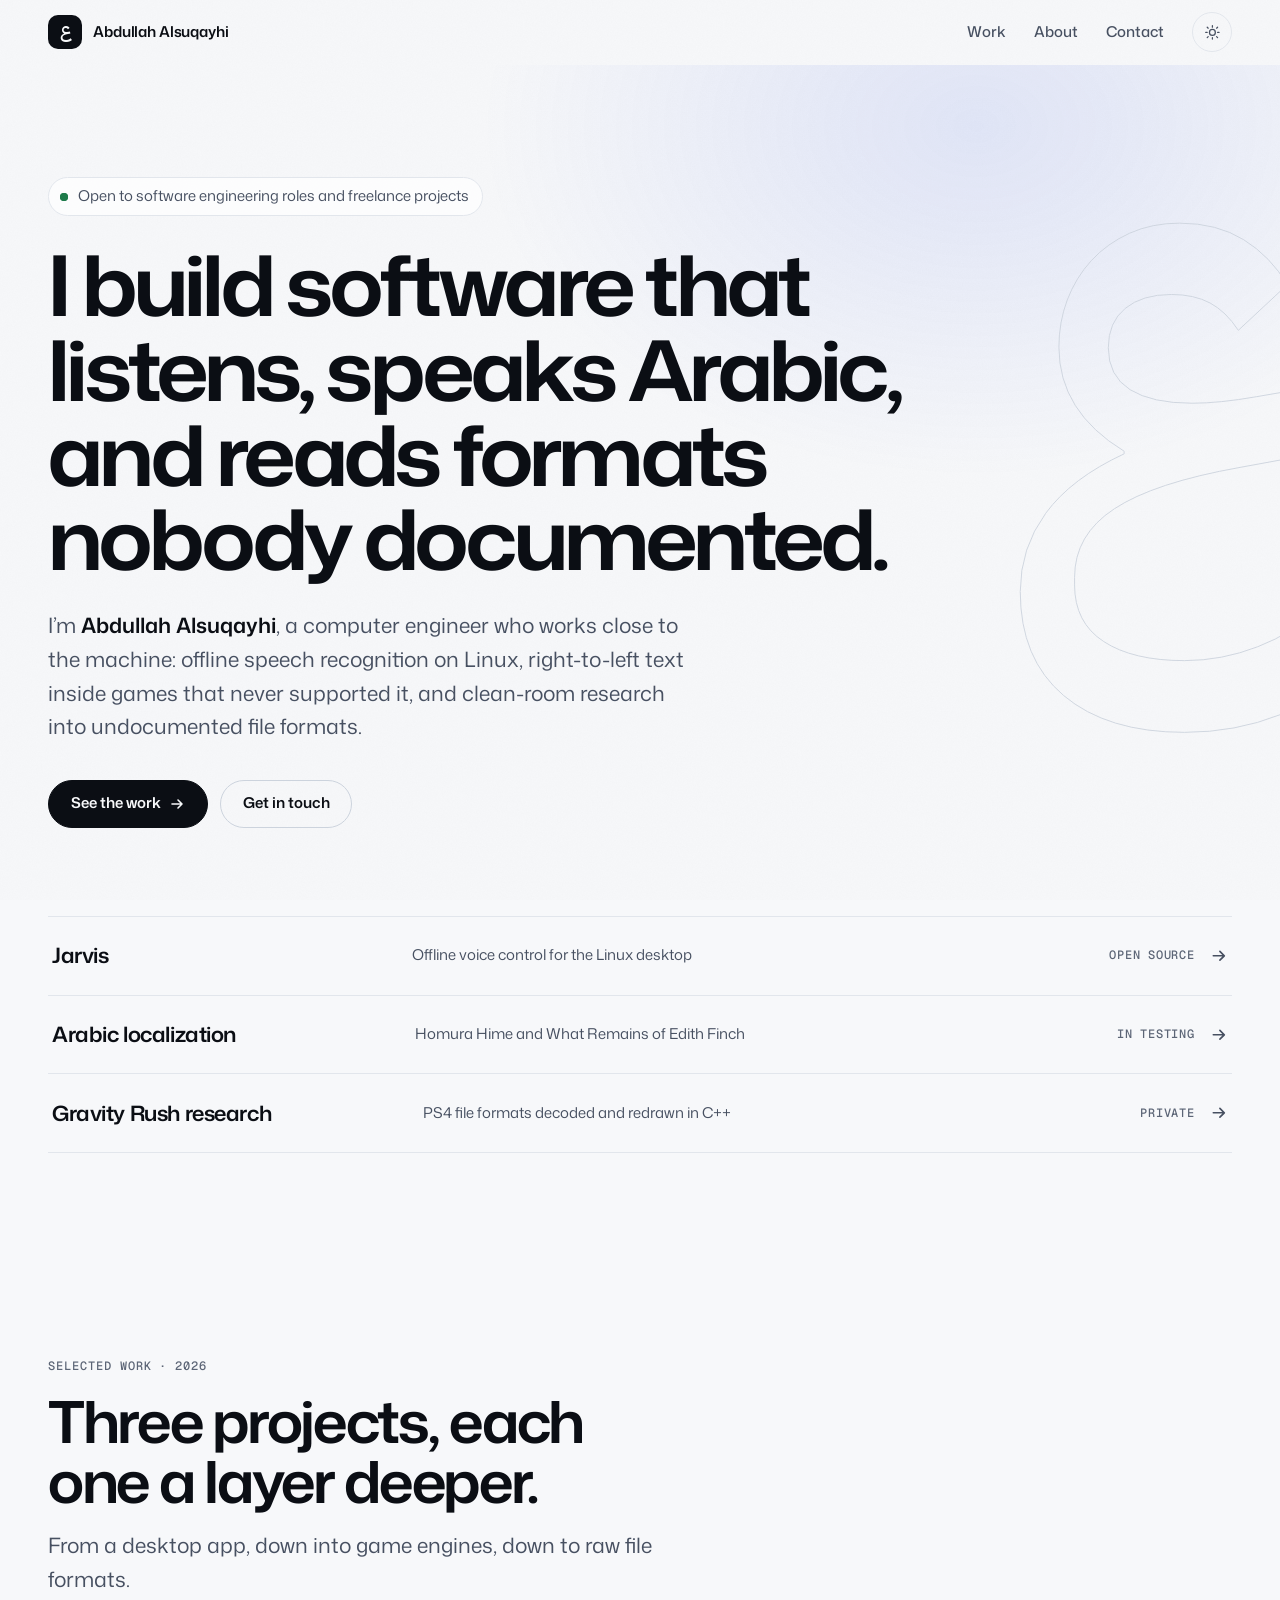
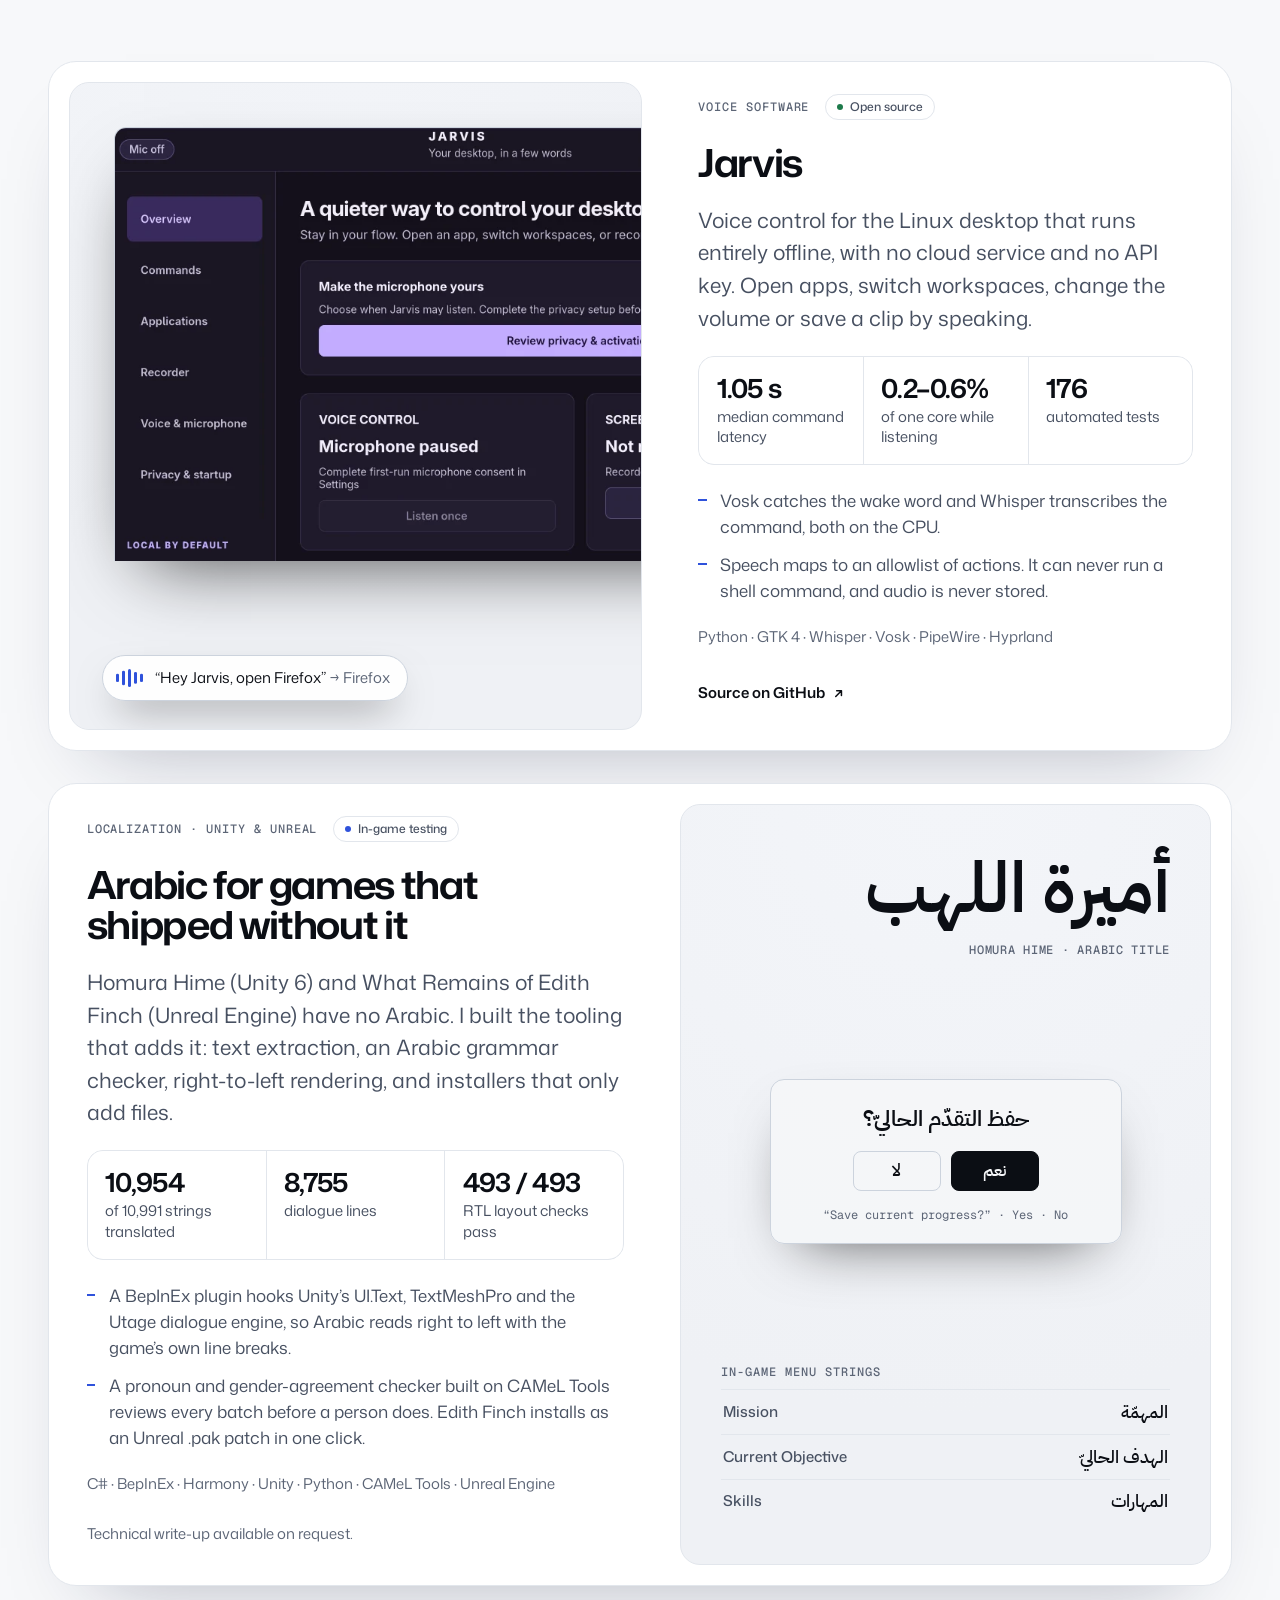
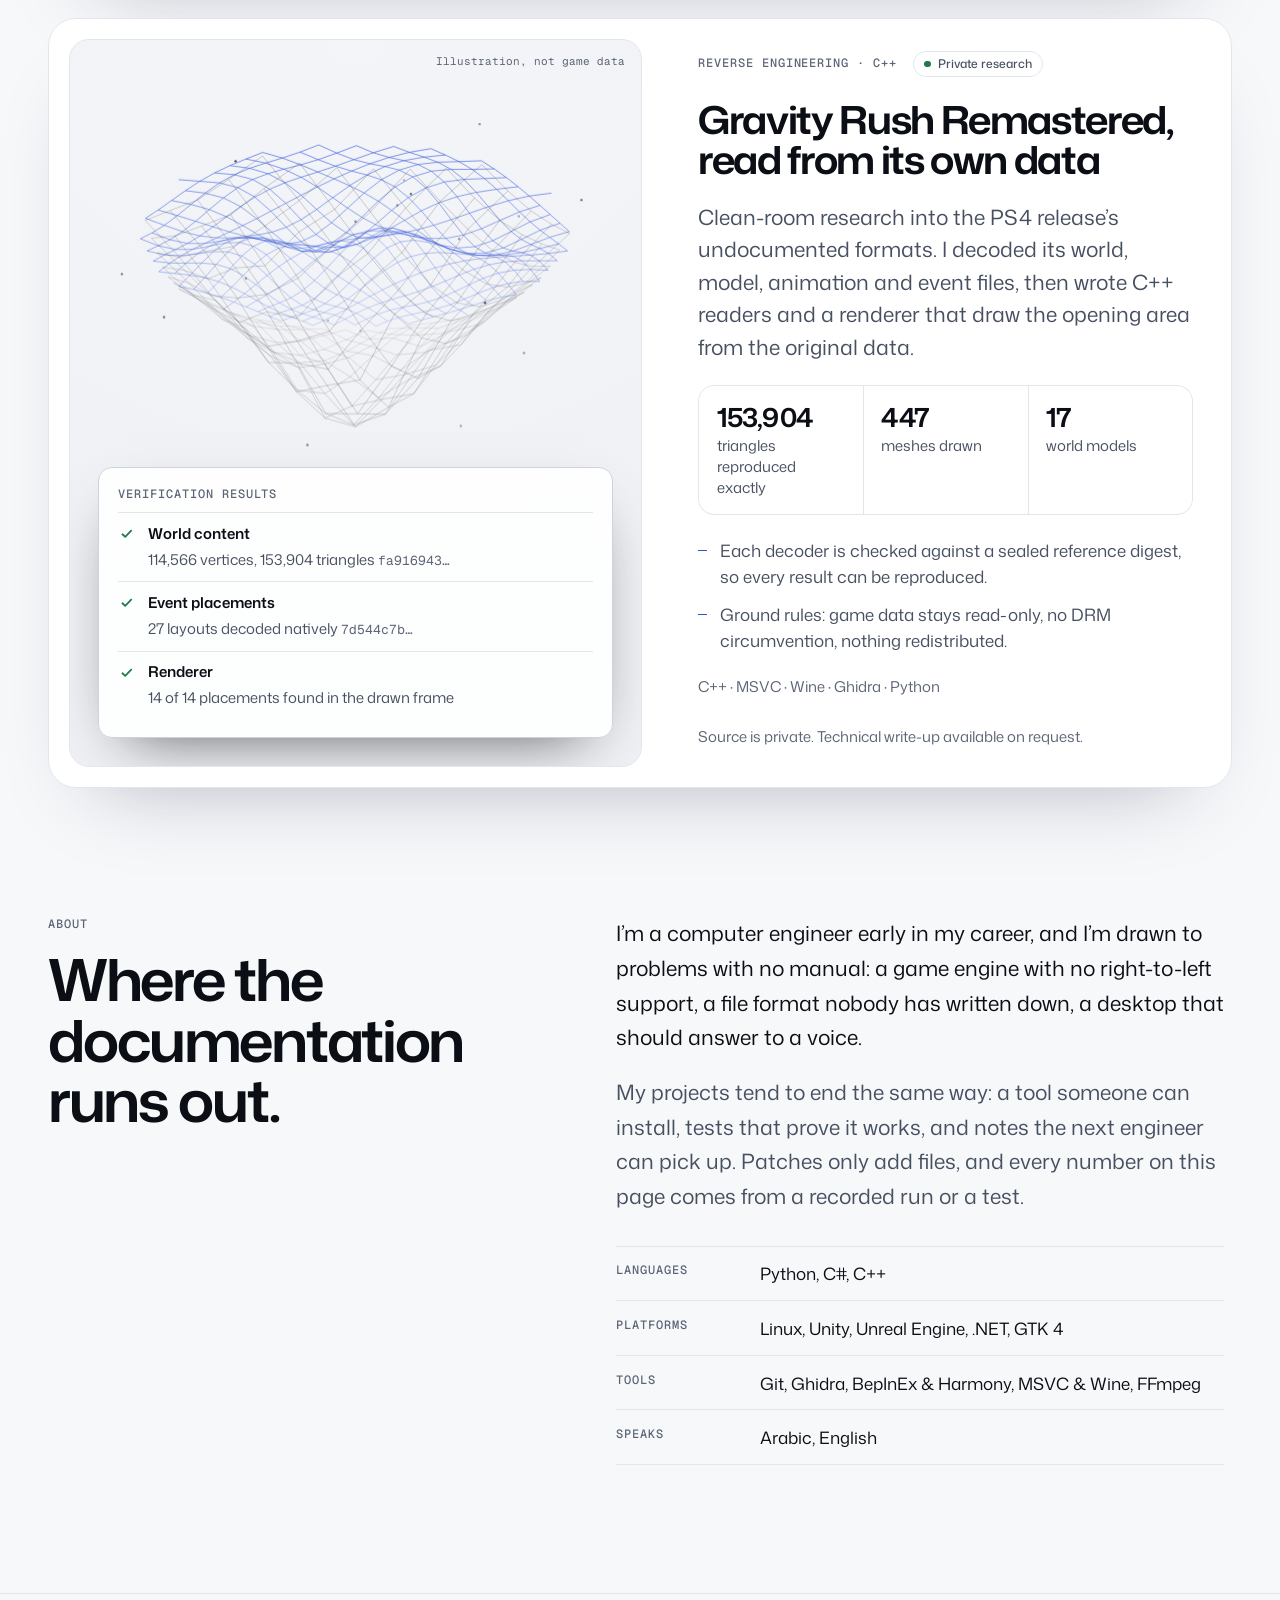
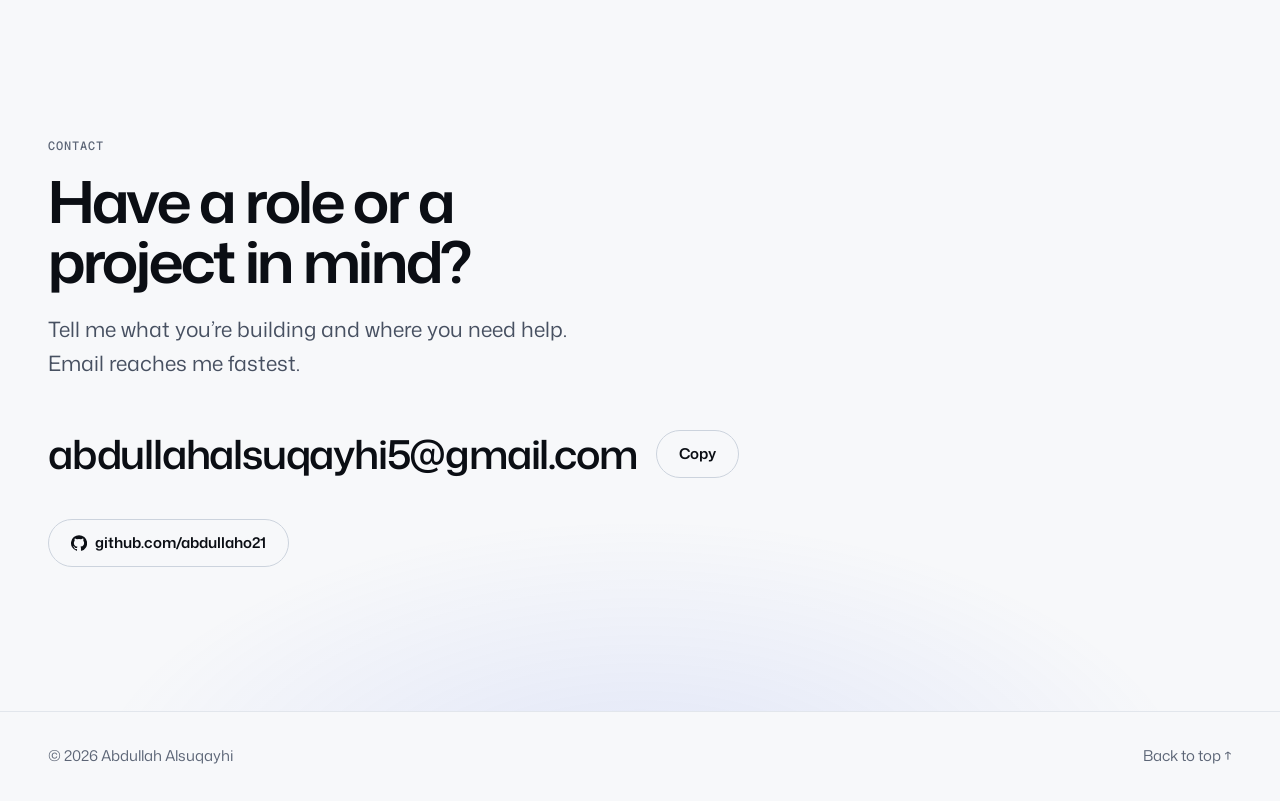
==== index.html @ c5a8a923 "Launch personal site Single-page portfolio: Jarvis, Arabic game localization and Gravity Rush resear" ====
<!doctype html>
<html lang="en">
<head>
<meta charset="utf-8">
<meta name="viewport" content="width=device-width, initial-scale=1, viewport-fit=cover">
<title>Abdullah Alsuqayhi · Computer Engineer</title>
<meta name="description" content="Computer engineer building offline voice control for Linux, Arabic localization for games, and clean-room research into undocumented game file formats.">
<link rel="canonical" href="https://abdullaho21.github.io/">
<meta property="og:type" content="website">
<meta property="og:site_name" content="Abdullah Alsuqayhi">
<meta property="og:url" content="https://abdullaho21.github.io/">
<meta property="og:title" content="Abdullah Alsuqayhi · Computer Engineer">
<meta property="og:description" content="Offline voice control for Linux, Arabic for games that shipped without it, and game file formats decoded in C++.">
<meta property="og:image" content="https://abdullaho21.github.io/assets/og.png">
<meta property="og:image:width" content="1200">
<meta property="og:image:height" content="630">
<meta property="og:image:alt" content="Abdullah Alsuqayhi, computer engineer">
<meta name="twitter:card" content="summary_large_image">
<meta name="color-scheme" content="dark light">
<meta name="theme-color" content="#08090c" media="(prefers-color-scheme: dark)">
<meta name="theme-color" content="#f7f8fa" media="(prefers-color-scheme: light)">
<link rel="icon" href="assets/favicon.png" type="image/png" sizes="64x64">
<link rel="apple-touch-icon" href="assets/apple-touch-icon.png">
<script>try{var t=localStorage.getItem("theme");if(t==="light"||t==="dark")document.documentElement.dataset.theme=t}catch(e){}document.documentElement.classList.add("js");if(!matchMedia("(prefers-reduced-motion: reduce)").matches)document.documentElement.classList.add("motion")</script>
<link rel="preconnect" href="https://fonts.googleapis.com">
<link rel="preconnect" href="https://fonts.gstatic.com" crossorigin>
<link rel="stylesheet" href="https://fonts.googleapis.com/css2?family=Mona+Sans:wdth,wght@100..112,400..700&family=Geist+Mono:wght@400..500&family=IBM+Plex+Sans+Arabic:wght@500;600&display=swap">
<script type="application/ld+json">{"@context":"https://schema.org","@type":"Person","name":"Abdullah Alsuqayhi","jobTitle":"Computer Engineer","url":"https://abdullaho21.github.io/","email":"mailto:abdullahalsuqayhi5@gmail.com","sameAs":["https://github.com/abdullaho21"]}</script>
<style>
/* Fallbacks sized to Mona Sans's measured advance widths, so text keeps its line breaks while the web font loads */
@font-face{font-family:"Mona Fallback";src:local("Arial"),local("Liberation Sans"),local("Arimo"),local("Helvetica");font-weight:300 550;font-stretch:100%;size-adjust:104.5%}
@font-face{font-family:"Mona Fallback";src:local("Arial Bold"),local("Liberation Sans Bold"),local("Arimo Bold"),local("Helvetica Bold");font-weight:551 800;font-stretch:100%;size-adjust:100.6%}
@font-face{font-family:"Mona Fallback";src:local("Arial Bold"),local("Liberation Sans Bold"),local("Arimo Bold"),local("Helvetica Bold");font-weight:551 800;font-stretch:106%;size-adjust:103.4%}
@font-face{font-family:"Mona Fallback";src:local("Arial Bold"),local("Liberation Sans Bold"),local("Arimo Bold"),local("Helvetica Bold");font-weight:551 800;font-stretch:108%;size-adjust:104.2%}
@font-face{font-family:"Mona Fallback";src:local("Arial Bold"),local("Liberation Sans Bold"),local("Arimo Bold"),local("Helvetica Bold");font-weight:551 800;font-stretch:112%;size-adjust:106.2%}
@font-face{font-family:"Geist Mono Fallback";src:local("Menlo"),local("DejaVu Sans Mono"),local("Liberation Mono"),local("Courier New");size-adjust:100%}

/* Layout: a type-led hero with a project index, then one wide card per project whose
   left/right panel shows real evidence. Hairline rules, one cool accent, the Arabic ع as identity. */
:root{
  color-scheme:dark;
  --bg:#08090c;
  --bg-2:#0c0e12;
  --card:#101318;
  --card-2:#161a21;
  --line:#1d222b;
  --line-2:#2c333f;
  --fg:#eef1f6;
  --fg-2:#a7afbd;
  --fg-3:#8a93a3;
  --accent:#8aa3ff;
  --glow:rgba(110,140,255,.16);
  --btn-bg:#eef1f6;
  --btn-fg:#08090c;
  --ok:#7fd6a4;
  --shadow:0 40px 90px -50px rgba(0,0,0,.85);

  --sans:"Mona Sans","Mona Fallback",system-ui,sans-serif;
  --mono:"Geist Mono","Geist Mono Fallback",ui-monospace,Menlo,monospace;
  --ar:"IBM Plex Sans Arabic","Noto Sans Arabic","Segoe UI",Tahoma,sans-serif;
  --fs-xs:.75rem;
  --fs-sm:clamp(.875rem,.85rem + .1vw,.9375rem);
  --fs-base:clamp(1rem,.96rem + .2vw,1.0625rem);
  --fs-lg:clamp(1.125rem,1.04rem + .4vw,1.3125rem);
  --fs-xl:clamp(1.6rem,1.25rem + 1.5vw,2.4rem);
  --fs-2xl:clamp(2.1rem,1.45rem + 2.8vw,3.6rem);
  --fs-hero:clamp(2.45rem,1.2rem + 5vw,5.5rem);
  --max:74rem;
  --gl:max(20px,env(safe-area-inset-left,0px));
  --gr:max(20px,env(safe-area-inset-right,0px));
  --ease:cubic-bezier(.2,.75,.2,1);
  --grain:url("data:image/svg+xml,%3Csvg xmlns='http://www.w3.org/2000/svg' width='200' height='200'%3E%3Cfilter id='n'%3E%3CfeTurbulence type='fractalNoise' baseFrequency='.8' numOctaves='3' stitchTiles='stitch'/%3E%3CfeColorMatrix values='0 0 0 0 .5 0 0 0 0 .5 0 0 0 0 .5 0 0 0 .05 0'/%3E%3C/filter%3E%3Crect width='100%25' height='100%25' filter='url(%23n)'/%3E%3C/svg%3E");
}
@media (prefers-color-scheme:light){:root:not([data-theme="dark"]){
  color-scheme:light;
  --bg:#f7f8fa;--bg-2:#eff1f5;--card:#fff;--card-2:#f3f5f9;--line:#e2e6ec;--line-2:#ccd3dd;
  --fg:#0b0e14;--fg-2:#475061;--fg-3:#5c6576;--accent:#2f52db;--glow:rgba(60,95,230,.12);
  --btn-bg:#0b0e14;--btn-fg:#f7f8fa;--ok:#1d7a4a;--shadow:0 40px 80px -50px rgba(20,30,60,.35);
}}
:root[data-theme="light"]{
  color-scheme:light;
  --bg:#f7f8fa;--bg-2:#eff1f5;--card:#fff;--card-2:#f3f5f9;--line:#e2e6ec;--line-2:#ccd3dd;
  --fg:#0b0e14;--fg-2:#475061;--fg-3:#5c6576;--accent:#2f52db;--glow:rgba(60,95,230,.12);
  --btn-bg:#0b0e14;--btn-fg:#f7f8fa;--ok:#1d7a4a;--shadow:0 40px 80px -50px rgba(20,30,60,.35);
}

*,*::before,*::after{box-sizing:border-box}
html{-webkit-text-size-adjust:100%;text-size-adjust:100%;scroll-padding-top:5rem}
@media (prefers-reduced-motion:no-preference){html{scroll-behavior:smooth}}
body{
  margin:0;min-height:100vh;background:var(--bg);color:var(--fg);
  font:400 var(--fs-base)/1.65 var(--sans);
  -webkit-font-smoothing:antialiased;-moz-osx-font-smoothing:grayscale;
}
body::before{content:"";position:fixed;inset:0;z-index:-1;pointer-events:none;background:var(--grain)}
h1,h2,h3,p,ul,ol,dl,dd,figure{margin:0}
ul,ol{padding:0;list-style:none}
a{color:inherit}
img{max-width:100%;height:auto;display:block}
::selection{background:var(--accent);color:var(--bg)}
:focus-visible{outline:2px solid var(--accent);outline-offset:3px;border-radius:6px}
#main:focus{outline:none}
.sr-only{position:absolute;width:1px;height:1px;margin:-1px;padding:0;overflow:hidden;clip:rect(0 0 0 0);white-space:nowrap;border:0}
.wrap{width:100%;max-width:calc(var(--max) + var(--gl) + var(--gr));margin-inline:auto;padding-left:var(--gl);padding-right:var(--gr)}
.skip{
  position:fixed;z-index:100;top:calc(.75rem + env(safe-area-inset-top,0px));left:var(--gl);padding:.7rem 1rem;border-radius:10px;
  background:var(--btn-bg);color:var(--btn-fg);font-weight:600;text-decoration:none;transform:translateY(-200%);transition:transform .2s var(--ease);
}
.skip:focus{transform:none}
.eyebrow{font:500 var(--fs-xs)/1.4 var(--mono);letter-spacing:.08em;text-transform:uppercase;color:var(--fg-3)}
.ar-mark{font-family:var(--ar);font-weight:600}
.nw{white-space:nowrap}

/* ---------- nav ---------- */
.nav{position:sticky;top:0;z-index:50;padding-top:env(safe-area-inset-top,0px);border-bottom:1px solid transparent;transition:border-color .3s,background-color .3s}
.nav.scrolled{border-bottom-color:var(--line);background:var(--bg)}
@supports ((backdrop-filter:blur(1px)) or (-webkit-backdrop-filter:blur(1px))){
  .nav.scrolled{background:color-mix(in srgb,var(--bg) 78%,transparent);-webkit-backdrop-filter:blur(14px) saturate(1.3);backdrop-filter:blur(14px) saturate(1.3)}
}
.nav-in{display:flex;align-items:center;gap:1rem;height:4rem}
.brand{display:inline-flex;align-items:center;gap:.7rem;margin-right:auto;flex:none;text-decoration:none;font-weight:600;font-size:var(--fs-sm);letter-spacing:-.01em}
.mark{
  flex:none;display:grid;place-items:center;width:2.125rem;height:2.125rem;border-radius:10px;
  background:var(--fg);color:var(--bg);font:600 1.15rem/1 var(--ar);padding-bottom:.15rem;
}
.brand-name{white-space:nowrap}
@media (max-width:34rem){.brand-name{display:none}}
.nav-links{display:flex;gap:.25rem}
.nav-links a{
  display:block;padding:.5rem .75rem;border-radius:999px;font-size:var(--fs-sm);font-weight:500;color:var(--fg-2);text-decoration:none;
  transition:color .2s,background-color .2s;
}
.nav-links a:hover{color:var(--fg);background:var(--card-2)}
.nav-links a[aria-current="true"]{color:var(--fg);background:var(--card-2)}
@media (max-width:23rem){.nav-in{gap:.5rem}.nav-links{gap:0}.nav-links a{padding:.5rem}}
.icon-btn{
  flex:none;display:grid;place-items:center;width:2.5rem;height:2.5rem;border:1px solid var(--line);border-radius:999px;
  background:transparent;color:var(--fg-2);cursor:pointer;transition:color .2s,border-color .2s,background-color .2s;
}
.icon-btn:hover{color:var(--fg);border-color:var(--line-2);background:var(--card-2)}
.icon-btn svg{width:1.05rem;height:1.05rem}
.sun{display:none}
:root[data-theme="light"] .sun{display:block}:root[data-theme="light"] .moon{display:none}
@media (prefers-color-scheme:light){:root:not([data-theme="dark"]) .sun{display:block}:root:not([data-theme="dark"]) .moon{display:none}}

/* ---------- hero ---------- */
.hero{position:relative;overflow:hidden;padding-block:clamp(3.5rem,9vw,7rem) clamp(3rem,6vw,5rem);isolation:isolate}
.hero::before{
  content:"";position:absolute;inset:-25% -15% auto auto;width:min(62rem,130vw);height:44rem;z-index:-2;pointer-events:none;
  background:radial-gradient(closest-side,var(--glow),transparent);
}
.glyph{
  position:absolute;z-index:-1;right:max(-4rem,-6vw);top:clamp(1rem,4vw,3rem);pointer-events:none;user-select:none;
  font:600 clamp(18rem,10rem + 30vw,38rem)/1 var(--ar);color:transparent;-webkit-text-stroke:1px var(--line-2);opacity:.9;
}
@media (max-width:48rem){.glyph{opacity:.45;right:-5rem}}
.pill{
  display:inline-flex;align-items:center;gap:.6rem;padding:.4rem .85rem .4rem .7rem;border:1px solid var(--line);border-radius:999px;
  background:color-mix(in srgb,var(--card) 70%,transparent);font-size:var(--fs-sm);color:var(--fg-2);
}
.live{position:relative;flex:none;width:.5rem;height:.5rem;border-radius:50%;background:var(--ok)}
.motion .live::after{content:"";position:absolute;inset:0;border-radius:50%;background:var(--ok);animation:ping 2.4s var(--ease) infinite}
@keyframes ping{0%{transform:scale(1);opacity:.6}70%,100%{transform:scale(2.8);opacity:0}}
.hero h1{
  margin-top:1.6rem;max-width:18ch;font-size:var(--fs-hero);font-weight:640;font-stretch:112%;line-height:1.02;letter-spacing:-.045em;text-wrap:balance;
}
.hero h1 em{font-style:normal;color:var(--accent)}
.lede{margin-top:1.75rem;max-width:40rem;font-size:var(--fs-lg);line-height:1.6;color:var(--fg-2)}
.lede strong{color:var(--fg);font-weight:600}
.cta{display:flex;flex-wrap:wrap;gap:.75rem;margin-top:2.25rem}
.btn{
  display:inline-flex;align-items:center;justify-content:center;gap:.55rem;min-height:3rem;padding:.75rem 1.35rem;border-radius:999px;
  border:1px solid var(--line-2);background:transparent;color:var(--fg);font:600 var(--fs-sm)/1 var(--sans);text-decoration:none;cursor:pointer;
  transition:transform .25s var(--ease),background-color .2s,border-color .2s,box-shadow .25s var(--ease);
}
.btn:hover{border-color:var(--fg-3);background:var(--card-2)}
.btn:active{transform:scale(.98)}
.btn-primary{background:var(--btn-bg);border-color:var(--btn-bg);color:var(--btn-fg)}
.btn-primary:hover{background:var(--btn-bg);border-color:var(--btn-bg);box-shadow:0 10px 40px -10px var(--glow),0 0 0 4px var(--glow)}
.btn svg{width:1rem;height:1rem;flex:none;transition:transform .25s var(--ease)}
.btn:hover svg{transform:translateX(3px)}

/* project index */
.index{margin-top:clamp(3.5rem,8vw,5.5rem);border-top:1px solid var(--line)}
.index a{
  display:grid;grid-template-columns:1fr auto;align-items:center;gap:.25rem 1.5rem;padding:1.15rem .25rem;border-bottom:1px solid var(--line);
  text-decoration:none;transition:background-color .25s,padding .35s var(--ease);
}
.index a:hover{background:linear-gradient(90deg,var(--card-2),transparent);padding-left:.9rem}
.ix-name{font-size:var(--fs-lg);font-weight:600;font-stretch:106%;letter-spacing:-.02em}
.ix-desc{grid-column:1;color:var(--fg-2);font-size:var(--fs-sm)}
.ix-end{grid-row:1/3;grid-column:2;display:flex;align-items:center;gap:1rem;color:var(--fg-3);font:500 var(--fs-xs)/1.4 var(--mono);letter-spacing:.06em;text-transform:uppercase}
.ix-end svg{width:1.1rem;height:1.1rem;color:var(--fg-2);transition:transform .3s var(--ease),color .2s}
.index a:hover .ix-end svg{transform:translateX(4px);color:var(--accent)}
@media (min-width:52rem){
  .index a{grid-template-columns:minmax(14rem,1fr) 2fr auto;padding-block:1.35rem}
  .ix-desc{grid-column:2;grid-row:1}
  .ix-end{grid-column:3;grid-row:1}
}
@media (max-width:30rem){.ix-tag{display:none}}
.motion .rise{animation:rise .9s var(--ease) both;animation-delay:calc(var(--d,0) * 110ms + 60ms)}
@keyframes rise{from{opacity:0;transform:translateY(18px)}}

/* ---------- sections ---------- */
.section{padding-block:clamp(4.5rem,10vw,8rem)}
.sec-head{display:grid;align-content:start;gap:1rem;margin-bottom:clamp(2.5rem,5vw,4rem)}
.h2{font-size:var(--fs-2xl);font-weight:620;font-stretch:108%;line-height:1.05;letter-spacing:-.04em;text-wrap:balance;max-width:20ch}
.sec-head p:not(.eyebrow){max-width:38rem;color:var(--fg-2);font-size:var(--fs-lg)}
.motion .reveal{opacity:0;transform:translateY(28px);transition:opacity .9s var(--ease),transform .9s var(--ease)}
.motion .reveal.in{opacity:1;transform:none}

/* ---------- case studies ---------- */
.cases{display:grid;gap:clamp(1.25rem,3vw,2rem)}
.case{
  --mx:50%;--my:0%;
  position:relative;display:grid;gap:clamp(1.5rem,3vw,2.75rem);padding:clamp(.75rem,2vw,1.25rem);
  border:1px solid var(--line);border-radius:28px;background:var(--card);box-shadow:var(--shadow);overflow:hidden;isolation:isolate;
}
.case::before{
  content:"";position:absolute;inset:0;z-index:-1;pointer-events:none;opacity:0;transition:opacity .4s;
  background:radial-gradient(36rem circle at var(--mx) var(--my),var(--glow),transparent 45%);
}
.case:hover::before{opacity:1}
.case-body{display:flex;flex-direction:column;gap:1.35rem;padding:.75rem clamp(.5rem,1.6vw,1.1rem) clamp(.75rem,1.6vw,1.1rem);min-width:0}
.case-meta{display:flex;flex-wrap:wrap;align-items:center;gap:.5rem 1rem}
.status{display:inline-flex;align-items:center;gap:.45rem;padding:.2rem .65rem;border:1px solid var(--line);border-radius:999px;font:500 var(--fs-xs)/1.5 var(--sans);color:var(--fg-2)}
.status i{width:.4rem;height:.4rem;border-radius:50%;background:var(--ok)}
.status.testing i{background:var(--accent)}
.case h3{font-size:var(--fs-xl);font-weight:640;font-stretch:110%;line-height:1.05;letter-spacing:-.035em;text-wrap:balance}
.case-lede{color:var(--fg-2);font-size:var(--fs-lg);line-height:1.55;max-width:36rem}
.stats{display:grid;grid-template-columns:repeat(3,minmax(0,1fr));gap:1px;border:1px solid var(--line);border-radius:16px;overflow:hidden;background:var(--line)}
.stats li{display:grid;align-content:start;gap:.3rem;padding:1rem 1.1rem;background:var(--card)}
.stats b{font-size:clamp(1.3rem,1.1rem + .7vw,1.65rem);font-weight:620;font-stretch:106%;letter-spacing:-.03em;line-height:1.1;white-space:nowrap}
.stats span{font-size:var(--fs-sm);line-height:1.4;color:var(--fg-2)}
@media (max-width:40rem){
  .stats{grid-template-columns:1fr}
  .stats li{grid-template-columns:7.25rem 1fr;align-items:baseline;gap:.75rem;padding:.8rem 1rem}
}
.points{display:grid;gap:.7rem}
.points li{position:relative;padding-left:1.4rem;color:var(--fg-2);line-height:1.55}
.points li::before{content:"";position:absolute;left:0;top:.75em;width:.55rem;height:1.5px;background:var(--accent)}
.stack{font-size:var(--fs-sm);color:var(--fg-3)}
.case-links{display:flex;flex-wrap:wrap;gap:.75rem 1.5rem;align-items:center;margin-top:auto;padding-top:.25rem}
.arrow-link{
  display:inline-flex;align-items:center;gap:.4rem;font-weight:600;font-size:var(--fs-sm);text-decoration:none;color:var(--fg);
  padding-block:.4rem;background:linear-gradient(var(--accent),var(--accent)) 0 100%/0 1.5px no-repeat;transition:background-size .35s var(--ease),color .2s;
}
.arrow-link:hover{background-size:100% 1.5px;color:var(--accent)}
.arrow-link svg{width:.95rem;height:.95rem}
.note{font-size:var(--fs-sm);color:var(--fg-3)}

.media{
  position:relative;min-height:20rem;border:1px solid var(--line);border-radius:20px;overflow:hidden;
  background:radial-gradient(120% 80% at 50% 0%,var(--card-2),var(--bg-2));
}
@media (min-width:62rem){
  .case{grid-template-columns:minmax(0,1.08fr) minmax(0,1fr);align-items:stretch}
  .case.flip .media{order:2}
  .media{min-height:32rem}
}

/* Jarvis: real screenshot bleeding off the panel */
.media-jv{min-height:clamp(17rem,48vw,32rem)}
.shot{
  position:absolute;left:clamp(1.25rem,4vw,2.75rem);top:clamp(1.25rem,4vw,2.75rem);width:clamp(30rem,135%,60rem);max-width:none;
  border-radius:12px 0 0 0;border:1px solid var(--line-2);border-right:0;border-bottom:0;
  box-shadow:0 30px 70px -30px rgba(0,0,0,.7);
}
.voice{
  position:absolute;left:clamp(1rem,3vw,2rem);bottom:clamp(1rem,3vw,1.75rem);
  display:flex;align-items:center;gap:.75rem;max-width:calc(100% - 2rem);padding:.6rem 1.05rem .6rem .8rem;border-radius:999px;
  background:color-mix(in srgb,var(--card) 90%,transparent);border:1px solid var(--line-2);box-shadow:0 18px 40px -16px rgba(0,0,0,.6);
  -webkit-backdrop-filter:blur(12px);backdrop-filter:blur(12px);font-size:var(--fs-sm);white-space:nowrap;
}
.voice span:last-child{overflow:hidden;text-overflow:ellipsis}
.voice .to{color:var(--fg-3)}
@media (max-width:30rem){.voice .to{display:none}}
.bars{display:flex;align-items:center;gap:3px;height:1.1rem;flex:none}
.bars i{width:3px;height:100%;border-radius:2px;background:var(--accent);transform:scaleY(.45)}
.bars i:nth-child(2){transform:scaleY(.8)}.bars i:nth-child(3){transform:scaleY(1)}.bars i:nth-child(4){transform:scaleY(.65)}
.motion .bars i{animation:talk 1.1s ease-in-out infinite}
.motion .bars i:nth-child(2){animation-delay:-.2s}.motion .bars i:nth-child(3){animation-delay:-.45s}
.motion .bars i:nth-child(4){animation-delay:-.7s}.motion .bars i:nth-child(5){animation-delay:-.9s}
@keyframes talk{0%,100%{transform:scaleY(.3)}50%{transform:scaleY(1)}}

/* Localization: Arabic typography and a real in-game prompt */
.media-ar{display:flex;flex-direction:column;justify-content:space-between;gap:2rem;padding:clamp(1.5rem,4vw,2.5rem)}
.ar-title{display:grid;gap:.5rem;text-align:right}
.ar-title .ar{font:600 clamp(2.6rem,1.8rem + 3.4vw,4.4rem)/1.25 var(--ar);color:var(--fg)}
.ar-title .en{font:500 var(--fs-xs)/1.5 var(--mono);letter-spacing:.06em;text-transform:uppercase;color:var(--fg-3)}
.dialog{
  align-self:center;width:min(100%,22rem);padding:1.4rem 1.4rem 1.2rem;border-radius:14px;text-align:center;
  background:color-mix(in srgb,var(--bg) 70%,transparent);border:1px solid var(--line-2);box-shadow:0 24px 60px -30px rgba(0,0,0,.7);
}
.dialog .q{font:600 1.35rem/1.5 var(--ar)}
.dialog .btns{display:flex;justify-content:center;gap:.6rem;margin-top:1rem}
.dialog .btns span{min-width:5.5rem;padding:.35rem 1rem;border-radius:8px;border:1px solid var(--line-2);font:500 1.05rem/1.6 var(--ar)}
.dialog .btns span:first-child{background:var(--fg);color:var(--bg);border-color:var(--fg)}
.dialog .src{margin-top:.9rem;font:400 var(--fs-xs)/1.5 var(--mono);color:var(--fg-3)}
.pairs{width:100%;border-collapse:collapse;font-size:var(--fs-sm)}
.pairs caption{caption-side:top;text-align:left;padding-bottom:.5rem;font:500 var(--fs-xs)/1.4 var(--mono);letter-spacing:.08em;text-transform:uppercase;color:var(--fg-3)}
.pairs th,.pairs td{padding:.6rem .1rem;border-top:1px solid var(--line);vertical-align:middle}
.pairs th{font-weight:500;color:var(--fg-2);text-align:left;white-space:nowrap}
.pairs td{text-align:right;font:500 1.1rem/1.4 var(--ar);color:var(--fg)}

/* Gravity Rush: illustration + real verification results */
.media-gr{display:flex;flex-direction:column;justify-content:flex-end;padding:clamp(1rem,3vw,1.75rem);min-height:34rem}
.media-gr canvas{position:absolute;inset:0;width:100%;height:100%}
.verify{
  position:relative;padding:1.1rem 1.2rem;border-radius:14px;border:1px solid var(--line-2);
  background:color-mix(in srgb,var(--card) 88%,transparent);-webkit-backdrop-filter:blur(12px);backdrop-filter:blur(12px);
  box-shadow:0 24px 60px -30px rgba(0,0,0,.7);
}
.verify h4{margin:0 0 .6rem;font:500 var(--fs-xs)/1.4 var(--mono);letter-spacing:.08em;text-transform:uppercase;color:var(--fg-3)}
.verify li{display:grid;grid-template-columns:auto 1fr;gap:.1rem .75rem;padding:.55rem 0;border-top:1px solid var(--line)}
.verify li svg{grid-row:1/3;width:1.1rem;height:1.1rem;margin-top:.2rem;color:var(--ok)}
.verify b{font-weight:600;font-size:var(--fs-sm)}
.verify span{font-size:var(--fs-sm);color:var(--fg-2)}
.verify code{font:400 .8125rem/1 var(--mono);color:var(--fg-3)}
.media-note{position:absolute;right:1rem;top:.9rem;font:400 .6875rem/1.4 var(--mono);color:var(--fg-3)}

/* ---------- about ---------- */
.about{display:grid;gap:clamp(2rem,5vw,4rem)}
@media (min-width:62rem){.about{grid-template-columns:minmax(0,.9fr) minmax(0,1.1fr)}}
.about .sec-head{margin-bottom:0}
.about-text{display:grid;gap:1.25rem;font-size:var(--fs-lg);line-height:1.65;color:var(--fg-2);max-width:38rem}
.about-text p:first-child{color:var(--fg)}
.facts{display:grid;gap:0;margin-top:.75rem;border-top:1px solid var(--line);font-size:var(--fs-base)}
.facts div{display:grid;grid-template-columns:8rem 1fr;gap:1rem;padding:.8rem 0;border-bottom:1px solid var(--line)}
.facts dt{font:500 var(--fs-xs)/1.9 var(--mono);letter-spacing:.08em;text-transform:uppercase;color:var(--fg-3)}
.facts dd{color:var(--fg)}
@media (max-width:30rem){.facts div{grid-template-columns:1fr;gap:.2rem}}

/* ---------- contact ---------- */
.contact{position:relative;overflow:hidden;isolation:isolate;padding-block:clamp(5rem,12vw,9rem);border-top:1px solid var(--line)}
.contact::before{
  content:"";position:absolute;left:50%;bottom:-24rem;width:min(70rem,140vw);height:36rem;transform:translateX(-50%);z-index:-1;pointer-events:none;
  background:radial-gradient(closest-side,var(--glow),transparent);
}
.contact .h2{max-width:16ch;margin-top:1rem}
.contact-lede{margin-top:1.25rem;max-width:34rem;color:var(--fg-2);font-size:var(--fs-lg)}
.email-row{display:flex;flex-wrap:wrap;align-items:center;gap:1rem 1.25rem;margin-top:2.5rem}
.email{
  font-size:clamp(1.2rem,.65rem + 2.6vw,2.5rem);font-weight:560;font-stretch:104%;letter-spacing:-.03em;text-decoration:none;overflow-wrap:anywhere;min-width:0;
  background:linear-gradient(var(--accent),var(--accent)) 0 100%/0 2px no-repeat;transition:background-size .4s var(--ease),color .2s;
}
.email:hover{color:var(--accent);background-size:100% 2px}
.socials{display:flex;flex-wrap:wrap;gap:.75rem;margin-top:2rem}
.footer{padding-block:2rem calc(2rem + env(safe-area-inset-bottom,0px));border-top:1px solid var(--line)}
.footer .wrap{display:flex;flex-wrap:wrap;justify-content:space-between;gap:.75rem 2rem;font-size:var(--fs-sm);color:var(--fg-3)}
.footer a{text-decoration:none}
.footer a:hover{color:var(--fg)}

@media (prefers-reduced-motion:reduce){*,*::before,*::after{animation:none!important;transition:none!important}}
@media print{
  .reveal,.rise{opacity:1!important;transform:none!important}
  .nav,.skip,canvas,.glyph,.icon-btn,#copy{display:none!important}
  body::before{display:none}
  .case{break-inside:avoid;box-shadow:none}
}
</style>
</head>
<body>
<a class="skip" href="#main">Skip to content</a>

<header class="nav" id="nav">
  <div class="wrap nav-in">
    <a class="brand" href="#top" aria-label="Abdullah Alsuqayhi, back to top"><span class="mark" aria-hidden="true">ع</span><span class="brand-name">Abdullah Alsuqayhi</span></a>
    <nav aria-label="Primary">
      <ul class="nav-links">
        <li><a href="#work">Work</a></li>
        <li><a href="#about">About</a></li>
        <li><a href="#contact">Contact</a></li>
      </ul>
    </nav>
    <button class="icon-btn" id="theme" type="button" aria-label="Switch theme">
      <svg class="moon" viewBox="0 0 24 24" aria-hidden="true"><path fill="none" stroke="currentColor" stroke-width="1.8" stroke-linecap="round" stroke-linejoin="round" d="M20.5 14.2A8.5 8.5 0 0 1 9.8 3.5a8.5 8.5 0 1 0 10.7 10.7z"/></svg>
      <svg class="sun" viewBox="0 0 24 24" aria-hidden="true"><g fill="none" stroke="currentColor" stroke-width="1.8" stroke-linecap="round"><circle cx="12" cy="12" r="4.2"/><path d="M12 2.5v2M12 19.5v2M4.6 4.6l1.4 1.4M18 18l1.4 1.4M2.5 12h2M19.5 12h2M4.6 19.4 6 18M18 6l1.4-1.4"/></g></svg>
    </button>
  </div>
</header>

<main id="main" tabindex="-1">
  <section class="hero" id="top" aria-labelledby="hero-h">
    <span class="glyph" aria-hidden="true">ع</span>
    <div class="wrap">
      <p class="pill rise" style="--d:0"><span class="live" aria-hidden="true"></span>Open to software engineering roles and freelance projects</p>
      <h1 class="rise" style="--d:1" id="hero-h">I build software that listens, speaks Arabic, and reads formats nobody documented.</h1>
      <p class="lede rise" style="--d:2">I’m <strong>Abdullah Alsuqayhi</strong>, a computer engineer who works close to the machine: offline speech recognition on Linux, right-to-left text inside games that never supported it, and clean-room research into undocumented file formats.</p>
      <div class="cta rise" style="--d:3">
        <a class="btn btn-primary" href="#work">See the work <svg viewBox="0 0 16 16" aria-hidden="true"><path fill="none" stroke="currentColor" stroke-width="1.6" stroke-linecap="round" stroke-linejoin="round" d="M3 8h10M9 4l4 4-4 4"/></svg></a>
        <a class="btn" href="#contact">Get in touch</a>
      </div>
      <ul class="index rise" style="--d:4" aria-label="Projects">
        <li><a href="#jarvis"><span class="ix-name">Jarvis</span><span class="ix-desc">Offline voice control for the Linux desktop</span><span class="ix-end"><span class="ix-tag">Open source</span><svg viewBox="0 0 16 16" aria-hidden="true"><path fill="none" stroke="currentColor" stroke-width="1.5" stroke-linecap="round" stroke-linejoin="round" d="M3 8h10M9 4l4 4-4 4"/></svg></span></a></li>
        <li><a href="#localization"><span class="ix-name">Arabic localization</span><span class="ix-desc">Homura Hime and What Remains of Edith Finch</span><span class="ix-end"><span class="ix-tag">In testing</span><svg viewBox="0 0 16 16" aria-hidden="true"><path fill="none" stroke="currentColor" stroke-width="1.5" stroke-linecap="round" stroke-linejoin="round" d="M3 8h10M9 4l4 4-4 4"/></svg></span></a></li>
        <li><a href="#gravity-rush"><span class="ix-name">Gravity Rush research</span><span class="ix-desc">PS4 file formats decoded and redrawn in <span class="nw">C++</span></span><span class="ix-end"><span class="ix-tag">Private</span><svg viewBox="0 0 16 16" aria-hidden="true"><path fill="none" stroke="currentColor" stroke-width="1.5" stroke-linecap="round" stroke-linejoin="round" d="M3 8h10M9 4l4 4-4 4"/></svg></span></a></li>
      </ul>
    </div>
  </section>

  <section class="section" id="work" aria-labelledby="work-h">
    <div class="wrap">
      <header class="sec-head reveal">
        <p class="eyebrow">Selected work · 2026</p>
        <h2 class="h2" id="work-h">Three projects, each one a layer deeper.</h2>
        <p>From a desktop app, down into game engines, down to raw file formats.</p>
      </header>

      <div class="cases">
        <article class="case reveal" id="jarvis" aria-labelledby="jarvis-h">
          <figure class="media media-jv">
            <img class="shot" src="assets/jarvis-ui.webp" width="1024" height="576" loading="lazy" decoding="async" alt="Jarvis settings window, Overview page: the microphone stays paused until the user completes the privacy setup.">
            <figcaption class="voice" aria-hidden="true"><span class="bars"><i></i><i></i><i></i><i></i><i></i></span><span>“Hey Jarvis, open Firefox” <span class="to">→ Firefox</span></span></figcaption>
          </figure>
          <div class="case-body">
            <div class="case-meta"><p class="eyebrow">Voice software</p><span class="status"><i></i>Open source</span></div>
            <h3 id="jarvis-h">Jarvis</h3>
            <p class="case-lede">Voice control for the Linux desktop that runs entirely offline, with no cloud service and no API key. Open apps, switch workspaces, change the volume or save a clip by speaking.</p>
            <ul class="stats">
              <li><b>1.05 s</b><span>median command latency</span></li>
              <li><b>0.2–0.6%</b><span>of one core while listening</span></li>
              <li><b>176</b><span>automated tests</span></li>
            </ul>
            <ul class="points">
              <li>Vosk catches the wake word and Whisper transcribes the command, both on the CPU.</li>
              <li>Speech maps to an allowlist of actions. It can never run a shell command, and audio is never stored.</li>
            </ul>
            <p class="stack"><span class="sr-only">Built with: </span>Python · GTK 4 · Whisper · Vosk · PipeWire · Hyprland</p>
            <div class="case-links"><a class="arrow-link" href="https://github.com/abdullaho21/jarvis" rel="noopener">Source on GitHub <svg viewBox="0 0 16 16" aria-hidden="true"><path fill="none" stroke="currentColor" stroke-width="1.6" stroke-linecap="round" stroke-linejoin="round" d="M5 11 11 5M6 5h5v5"/></svg></a></div>
          </div>
        </article>

        <article class="case flip reveal" id="localization" aria-labelledby="loc-h">
          <div class="media media-ar">
            <div class="ar-title">
              <p class="ar" lang="ar" dir="rtl">أميرة اللهب</p>
              <p class="en">Homura Hime · Arabic title</p>
            </div>
            <div class="dialog">
              <p class="q" lang="ar" dir="rtl">حفظ التقدّم الحاليّ؟</p>
              <div class="btns" lang="ar" dir="rtl"><span>نعم</span><span>لا</span></div>
              <p class="src">“Save current progress?” · Yes · No</p>
            </div>
            <table class="pairs">
              <caption>In-game menu strings</caption>
              <tbody>
                <tr><th scope="row">Mission</th><td lang="ar" dir="rtl">المهمّة</td></tr>
                <tr><th scope="row">Current Objective</th><td lang="ar" dir="rtl">الهدف الحاليّ</td></tr>
                <tr><th scope="row">Skills</th><td lang="ar" dir="rtl">المهارات</td></tr>
              </tbody>
            </table>
          </div>
          <div class="case-body">
            <div class="case-meta"><p class="eyebrow">Localization · Unity &amp; Unreal</p><span class="status testing"><i></i>In-game testing</span></div>
            <h3 id="loc-h">Arabic for games that shipped without it</h3>
            <p class="case-lede">Homura Hime (Unity 6) and What Remains of Edith Finch (Unreal Engine) have no Arabic. I built the tooling that adds it: text extraction, an Arabic grammar checker, right-to-left rendering, and installers that only add files.</p>
            <ul class="stats">
              <li><b>10,954</b><span>of 10,991 strings translated</span></li>
              <li><b>8,755</b><span>dialogue lines</span></li>
              <li><b>493 / 493</b><span>RTL layout checks pass</span></li>
            </ul>
            <ul class="points">
              <li>A BepInEx plugin hooks Unity’s UI.Text, TextMeshPro and the Utage dialogue engine, so Arabic reads right to left with the game’s own line breaks.</li>
              <li>A pronoun and gender-agreement checker built on CAMeL Tools reviews every batch before a person does. Edith Finch installs as an Unreal .pak patch in one click.</li>
            </ul>
            <p class="stack"><span class="sr-only">Built with: </span>C# · BepInEx · Harmony · Unity · Python · CAMeL Tools · Unreal Engine</p>
            <div class="case-links"><p class="note">Technical write-up available on request.</p></div>
          </div>
        </article>

        <article class="case reveal" id="gravity-rush" aria-labelledby="gr-h">
          <div class="media media-gr">
            <canvas id="mesh" aria-hidden="true"></canvas>
            <p class="media-note" aria-hidden="true">Illustration, not game data</p>
            <div class="verify">
              <h4>Verification results</h4>
              <ul>
                <li><svg viewBox="0 0 20 20" aria-hidden="true"><path fill="none" stroke="currentColor" stroke-width="2" stroke-linecap="round" stroke-linejoin="round" d="m5 10.5 3.2 3L15 6.5"/></svg><b>World content</b><span>114,566 vertices, 153,904 triangles <code>fa916943…</code></span></li>
                <li><svg viewBox="0 0 20 20" aria-hidden="true"><path fill="none" stroke="currentColor" stroke-width="2" stroke-linecap="round" stroke-linejoin="round" d="m5 10.5 3.2 3L15 6.5"/></svg><b>Event placements</b><span>27 layouts decoded natively <code>7d544c7b…</code></span></li>
                <li><svg viewBox="0 0 20 20" aria-hidden="true"><path fill="none" stroke="currentColor" stroke-width="2" stroke-linecap="round" stroke-linejoin="round" d="m5 10.5 3.2 3L15 6.5"/></svg><b>Renderer</b><span>14 of 14 placements found in the drawn frame</span></li>
              </ul>
            </div>
          </div>
          <div class="case-body">
            <div class="case-meta"><p class="eyebrow">Reverse engineering · <span class="nw">C++</span></p><span class="status"><i></i>Private research</span></div>
            <h3 id="gr-h">Gravity Rush Remastered, read from its own data</h3>
            <p class="case-lede">Clean-room research into the PS4 release’s undocumented formats. I decoded its world, model, animation and event files, then wrote <span class="nw">C++</span> readers and a renderer that draw the opening area from the original data.</p>
            <ul class="stats">
              <li><b>153,904</b><span>triangles reproduced exactly</span></li>
              <li><b>447</b><span>meshes drawn</span></li>
              <li><b>17</b><span>world models</span></li>
            </ul>
            <ul class="points">
              <li>Each decoder is checked against a sealed reference digest, so every result can be reproduced.</li>
              <li>Ground rules: game data stays read-only, no DRM circumvention, nothing redistributed.</li>
            </ul>
            <p class="stack"><span class="sr-only">Built with: </span><span class="nw">C++</span> · MSVC · Wine · Ghidra · Python</p>
            <div class="case-links"><p class="note">Source is private. Technical write-up available on request.</p></div>
          </div>
        </article>
      </div>
    </div>
  </section>

  <section class="section" id="about" aria-labelledby="about-h" style="padding-top:0">
    <div class="wrap about">
      <header class="sec-head reveal">
        <p class="eyebrow">About</p>
        <h2 class="h2" id="about-h">Where the documentation runs out.</h2>
      </header>
      <div class="about-text reveal">
        <p>I’m a computer engineer early in my career, and I’m drawn to problems with no manual: a game engine with no right-to-left support, a file format nobody has written down, a desktop that should answer to a voice.</p>
        <p>My projects tend to end the same way: a tool someone can install, tests that prove it works, and notes the next engineer can pick up. Patches only add files, and every number on this page comes from a recorded run or a test.</p>
        <dl class="facts">
          <div><dt>Languages</dt><dd>Python, C#, <span class="nw">C++</span></dd></div>
          <div><dt>Platforms</dt><dd>Linux, Unity, Unreal Engine, .NET, GTK 4</dd></div>
          <div><dt>Tools</dt><dd>Git, Ghidra, BepInEx &amp; Harmony, MSVC &amp; Wine, FFmpeg</dd></div>
          <div><dt>Speaks</dt><dd>Arabic, English</dd></div>
        </dl>
      </div>
    </div>
  </section>

  <section class="contact" id="contact" aria-labelledby="contact-h">
    <div class="wrap reveal">
      <p class="eyebrow">Contact</p>
      <h2 class="h2" id="contact-h">Have a role or a project in mind?</h2>
      <p class="contact-lede">Tell me what you’re building and where you need help. Email reaches me fastest.</p>
      <div class="email-row">
        <a class="email" id="email" href="mailto:abdullahalsuqayhi5@gmail.com">abdullahalsuqayhi5@gmail.com</a>
        <button class="btn" id="copy" type="button"><span id="copy-label">Copy</span><span class="sr-only"> email address</span></button>
      </div>
      <ul class="socials">
        <li><a class="btn" href="https://github.com/abdullaho21" rel="noopener"><svg viewBox="0 0 16 16" aria-hidden="true"><path fill="currentColor" d="M8 .2a8 8 0 0 0-2.53 15.59c.4.07.55-.17.55-.38v-1.33c-2.23.48-2.7-1.07-2.7-1.07-.36-.92-.89-1.17-.89-1.17-.73-.5.05-.49.05-.49.8.06 1.23.83 1.23.83.72 1.22 1.88.87 2.33.66.07-.52.28-.87.5-1.07-1.78-.2-3.65-.89-3.65-3.95 0-.87.31-1.59.82-2.150-.08-.2-.36-1.020.08-2.12 0 0 .67-.21 2.2.82a7.6 7.6 0 0 1 4 0c1.53-1.03 2.2-.82 2.2-.82.44 1.1.16 1.92.08 2.12.51.56.82 1.28.82 2.15 0 3.070-1.87 3.75-3.66 3.95.29.25.54.73.54 1.48v2.2c0 .21.15.46.55.38A8 8 0 0 0 8 .2z"/></svg>github.com/abdullaho21</a></li>
      </ul>
      <span class="sr-only" id="live" aria-live="polite"></span>
    </div>
  </section>
</main>

<footer class="footer">
  <div class="wrap">
    <p>© <span id="year">2026</span> Abdullah Alsuqayhi</p>
    <a href="#top">Back to top ↑</a>
  </div>
</footer>

<script>
(() => {
  const root = document.documentElement;
  const reduce = matchMedia("(prefers-reduced-motion: reduce)").matches;
  const css = name => getComputedStyle(root).getPropertyValue(name).trim();
  const io = "IntersectionObserver" in window;

  /* theme */
  const themeBtn = document.getElementById("theme");
  const lightMq = matchMedia("(prefers-color-scheme: light)");
  const current = () => root.dataset.theme || (lightMq.matches ? "light" : "dark");
  const themeListeners = [];
  const syncTheme = () => {
    themeBtn.setAttribute("aria-label", `Switch to ${current() === "dark" ? "light" : "dark"} theme`);
    themeListeners.forEach(fn => fn());
  };
  themeBtn.addEventListener("click", () => {
    const t = current() === "dark" ? "light" : "dark";
    root.dataset.theme = t;
    try { localStorage.setItem("theme", t); } catch (e) {}
    syncTheme();
  });
  lightMq.addEventListener?.("change", syncTheme);

  /* nav: border after scroll, current section */
  const nav = document.getElementById("nav");
  const onScroll = () => nav.classList.toggle("scrolled", scrollY > 8);
  addEventListener("scroll", onScroll, { passive: true }); onScroll();
  const links = [...document.querySelectorAll(".nav-links a")];
  if (io) {
    const secObs = new IntersectionObserver(es => es.forEach(e => {
      if (!e.isIntersecting) return;
      links.forEach(a => a.hash === "#" + e.target.id ? a.setAttribute("aria-current", "true") : a.removeAttribute("aria-current"));
    }), { rootMargin: "-45% 0px -50% 0px" });
    ["top", "work", "about", "contact"].forEach(id => secObs.observe(document.getElementById(id)));
  }

  /* reveal on scroll; content stays visible without JS or with reduced motion */
  const reveals = [...document.querySelectorAll(".reveal")];
  if (io && root.classList.contains("motion")) {
    const rObs = new IntersectionObserver(es => es.forEach(e => {
      if (e.isIntersecting) { e.target.classList.add("in"); rObs.unobserve(e.target); }
    }), { rootMargin: "0px 0px -8% 0px", threshold: .08 });
    reveals.forEach(el => rObs.observe(el));
  } else reveals.forEach(el => el.classList.add("in"));
  addEventListener("beforeprint", () => reveals.forEach(el => el.classList.add("in")));

  /* pointer glow on case cards */
  document.querySelectorAll(".case").forEach(card => {
    card.addEventListener("pointermove", e => {
      const r = card.getBoundingClientRect();
      card.style.setProperty("--mx", `${e.clientX - r.left}px`);
      card.style.setProperty("--my", `${e.clientY - r.top}px`);
    });
  });

  /* copy email */
  const copy = document.getElementById("copy"), label = document.getElementById("copy-label");
  const email = document.getElementById("email"), live = document.getElementById("live");
  let timer;
  const say = msg => { label.textContent = msg; live.textContent = msg; clearTimeout(timer); timer = setTimeout(() => label.textContent = "Copy", 1800); };
  copy.addEventListener("click", async () => {
    try { await navigator.clipboard.writeText(email.textContent.trim()); say("Copied"); }
    catch (e) {
      const r = document.createRange(); r.selectNodeContents(email);
      const s = getSelection(); s.removeAllRanges(); s.addRange(r); say("Selected");
    }
  });
  document.getElementById("year").textContent = new Date().getFullYear();

  /* gravity rush: procedural floating-island wireframe (an illustration, not game data) */
  const canvas = document.getElementById("mesh");
  const ctx = canvas.getContext("2d");
  const R = 11, top = [], bot = [], key = (i, j) => `${i},${j}`, idxTop = new Map(), idxBot = new Map();
  for (let i = -R; i <= R; i++) for (let j = -R; j <= R; j++) {
    const r = Math.hypot(i, j) / R; if (r > 1) continue;
    const fall = 1 - r * r;
    const hgt = (Math.sin(i * .55) * Math.cos(j * .48) * .7 + Math.sin((i + j) * .31) * .45) * fall * 1.7 + fall * 1.4;
    idxTop.set(key(i, j), top.push([i, hgt, j]) - 1);
    const depth = -(Math.pow(1 - r, 1.3) * 8.5) - Math.abs(Math.sin(i * 1.7 + j * 2.3)) * (1 - r) * 1.6;
    idxBot.set(key(i, j), bot.push([i, depth, j]) - 1);
  }
  const edges = [];
  for (const [k, a] of idxTop) {
    const [i, j] = k.split(",").map(Number);
    const b = idxTop.get(key(i + 1, j)), c = idxTop.get(key(i, j + 1));
    if (b !== undefined) edges.push([0, a, b]); if (c !== undefined) edges.push([0, a, c]);
  }
  for (const [k, a] of idxBot) {
    const [i, j] = k.split(",").map(Number); if ((i + j) % 2) continue;
    const b = idxBot.get(key(i + 2, j)), c = idxBot.get(key(i, j + 2));
    if (b !== undefined) edges.push([1, a, b]); if (c !== undefined) edges.push([1, a, c]);
  }
  const motes = Array.from({ length: 24 }, (_, n) => [Math.sin(n * 12.9) * 14, Math.cos(n * 7.3) * 9, Math.sin(n * 3.1) * 14, (n * .37) % 1]);
  let w = 0, h = 0, visible = true, raf = 0;
  const t0 = performance.now();
  const size = () => {
    const r = canvas.getBoundingClientRect(), dpr = Math.min(devicePixelRatio || 1, 2);
    w = r.width; h = r.height; canvas.width = Math.round(w * dpr); canvas.height = Math.round(h * dpr);
    ctx.setTransform(dpr, 0, 0, dpr, 0, 0);
  };
  const draw = t => {
    ctx.clearRect(0, 0, w, h);
    const fg = css("--fg"), accent = css("--accent");
    const a = t * .16 + .6, tilt = .42, ca = Math.cos(a), sa = Math.sin(a), ct = Math.cos(tilt), st = Math.sin(tilt);
    const scale = Math.min(w / 30, h / 30), cx = w / 2, cy = h * .3 + Math.sin(t * .8) * 5;
    const proj = ([x, y, z]) => {
      const x1 = x * ca - z * sa, z1 = x * sa + z * ca;
      const y2 = y * ct - z1 * st, z2 = y * st + z1 * ct;
      const p = 34 / (34 + z2);
      return [cx + x1 * scale * p, cy - y2 * scale * p, z2];
    };
    const P = [top.map(proj), bot.map(proj)];
    ctx.lineWidth = 1;
    for (const [s, ia, ib] of edges) {
      const p = P[s][ia], q = P[s][ib];
      const depth = Math.max(0, Math.min(1, .55 - (p[2] + q[2]) / 40));
      ctx.strokeStyle = s === 0 ? accent : fg;
      ctx.globalAlpha = (s === 0 ? .16 : .06) + depth * (s === 0 ? .45 : .14);
      ctx.beginPath(); ctx.moveTo(p[0], p[1]); ctx.lineTo(q[0], q[1]); ctx.stroke();
    }
    ctx.fillStyle = fg;
    motes.forEach(([x, y, z, ph]) => {
      const yy = ((y + (t * .9 + ph * 20)) % 20) - 8;
      const [sx, sy, sz] = proj([x, yy, z]);
      ctx.globalAlpha = .2 + Math.max(0, .3 - sz / 60);
      ctx.beginPath(); ctx.arc(sx, sy, 1.2, 0, Math.PI * 2); ctx.fill();
    });
    ctx.globalAlpha = 1;
  };
  const frame = now => { draw((now - t0) / 1000); if (!reduce && visible) raf = requestAnimationFrame(frame); };
  const redraw = () => { cancelAnimationFrame(raf); frame(performance.now()); };
  size();
  if ("ResizeObserver" in window) new ResizeObserver(() => { size(); redraw(); }).observe(canvas);
  if (io) new IntersectionObserver(([e]) => { visible = e.isIntersecting; if (visible) redraw(); else cancelAnimationFrame(raf); }).observe(canvas);
  themeListeners.push(redraw);

  syncTheme();
})();
</script>
</body>
</html>
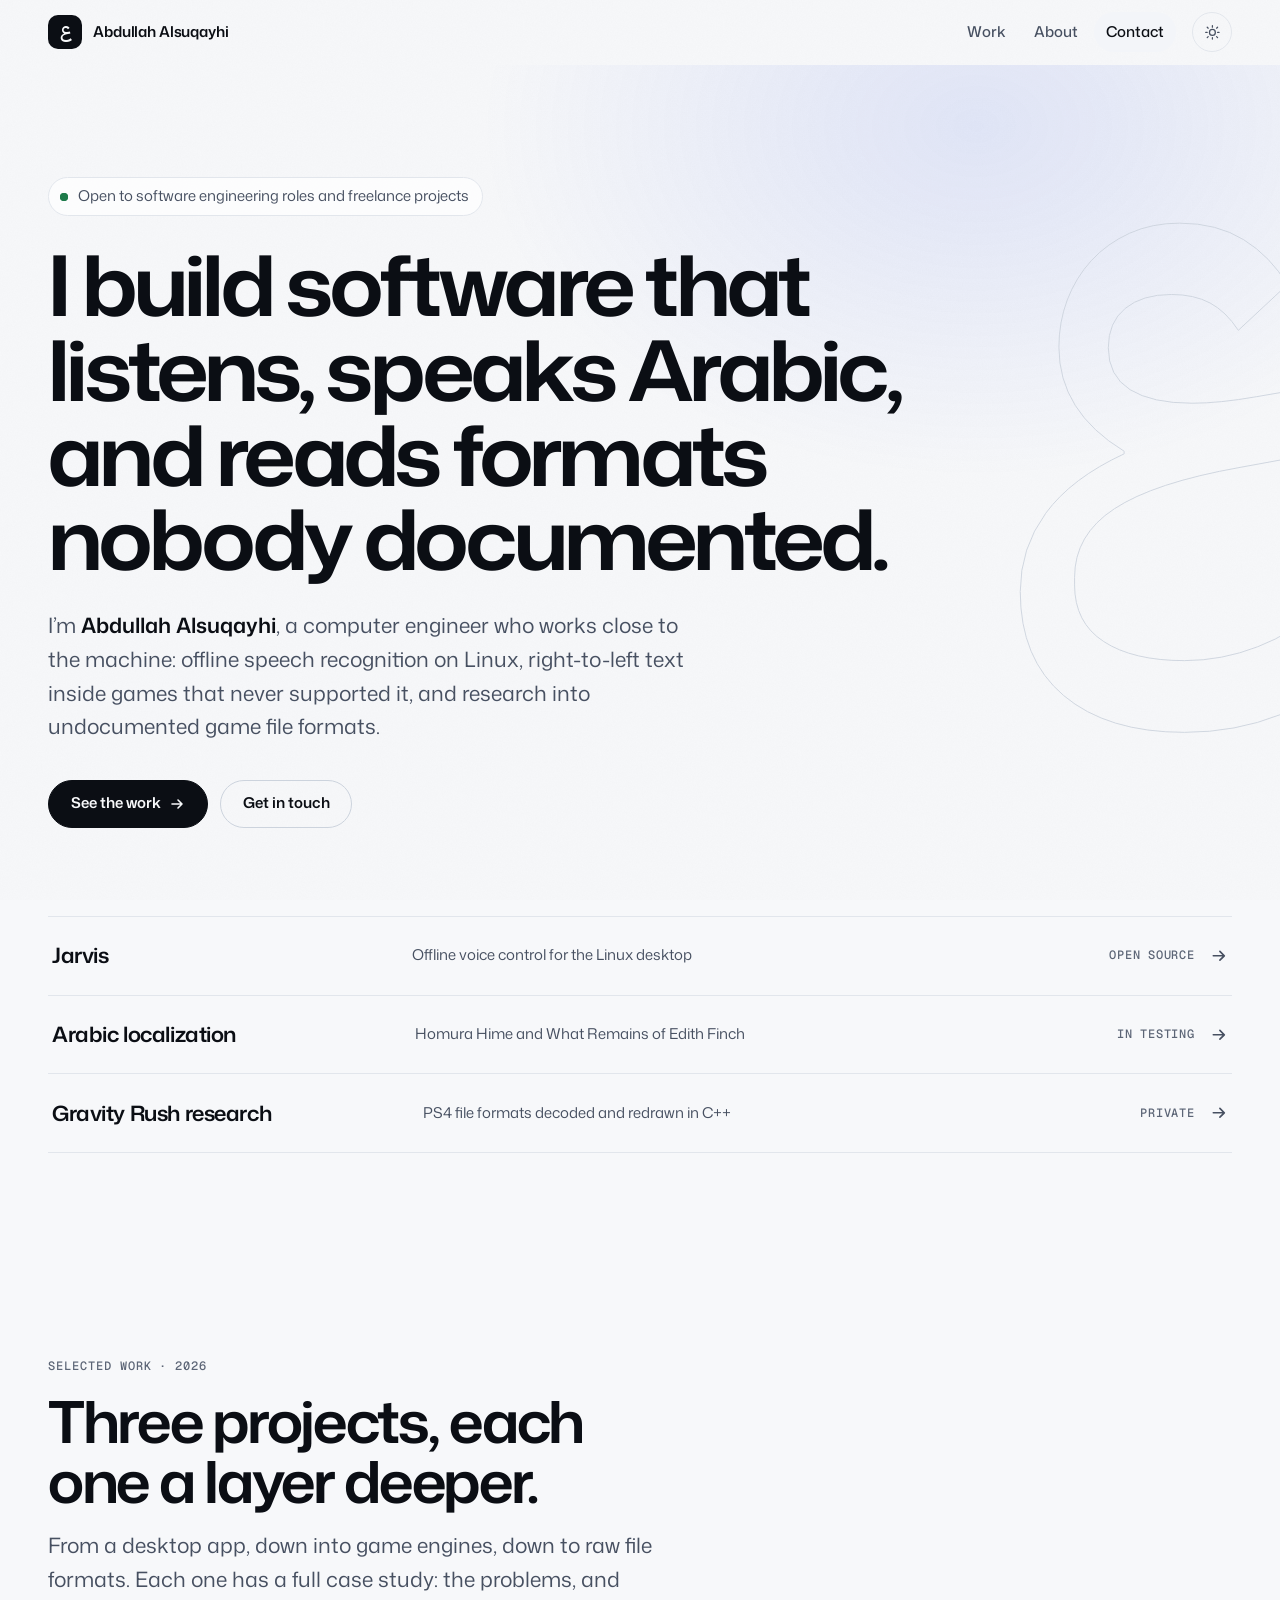
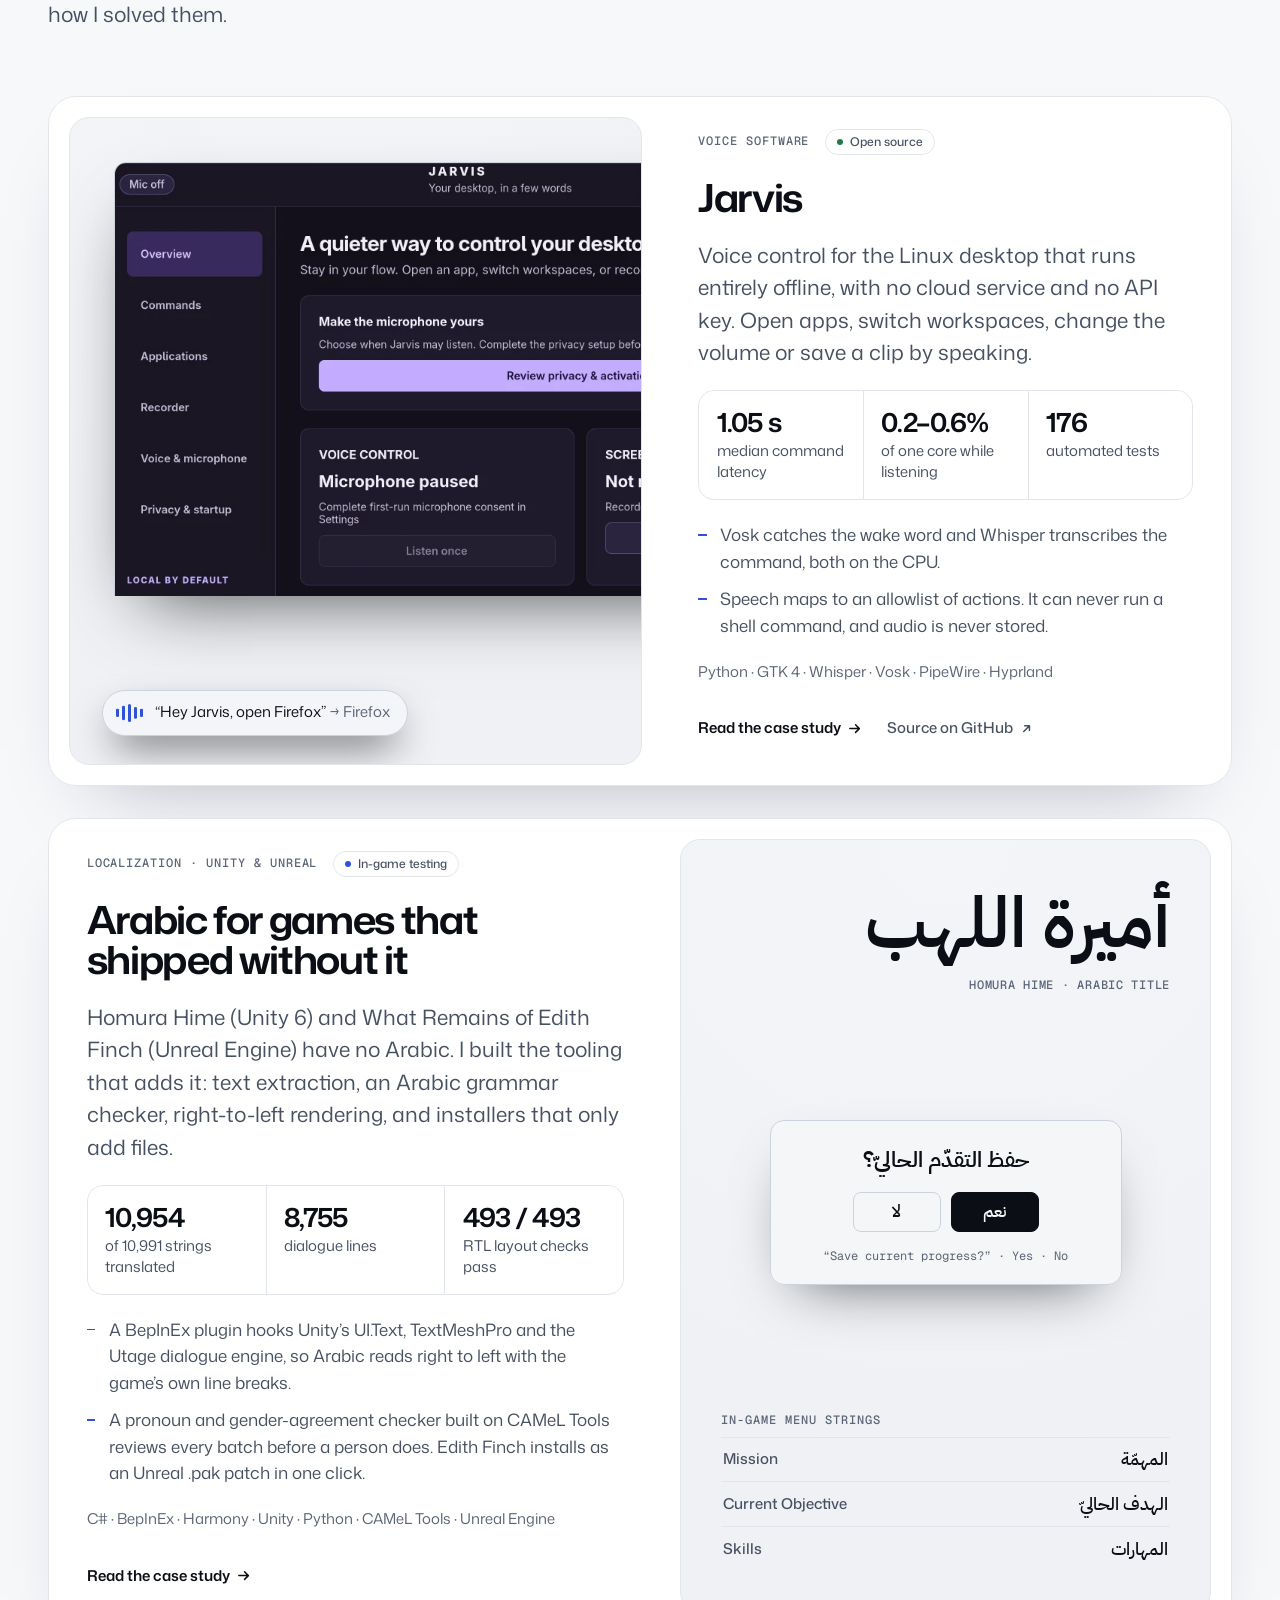
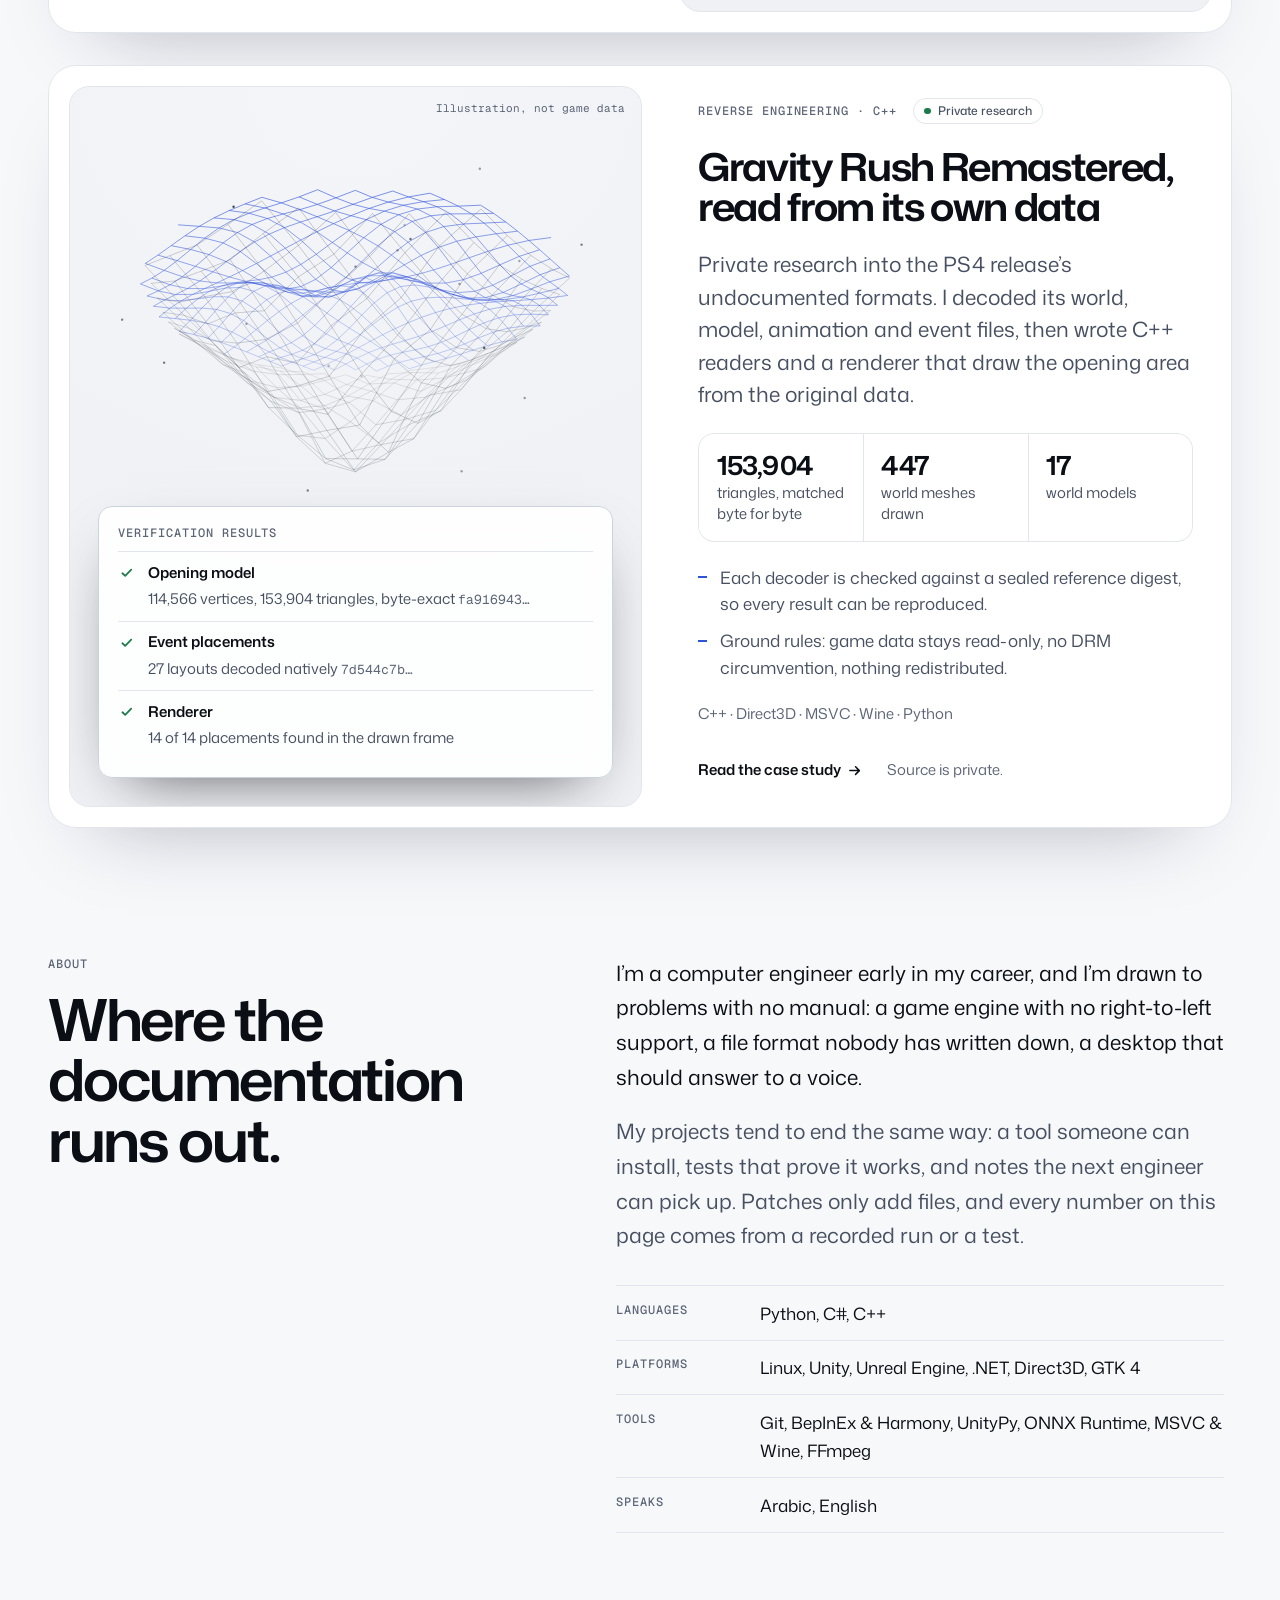
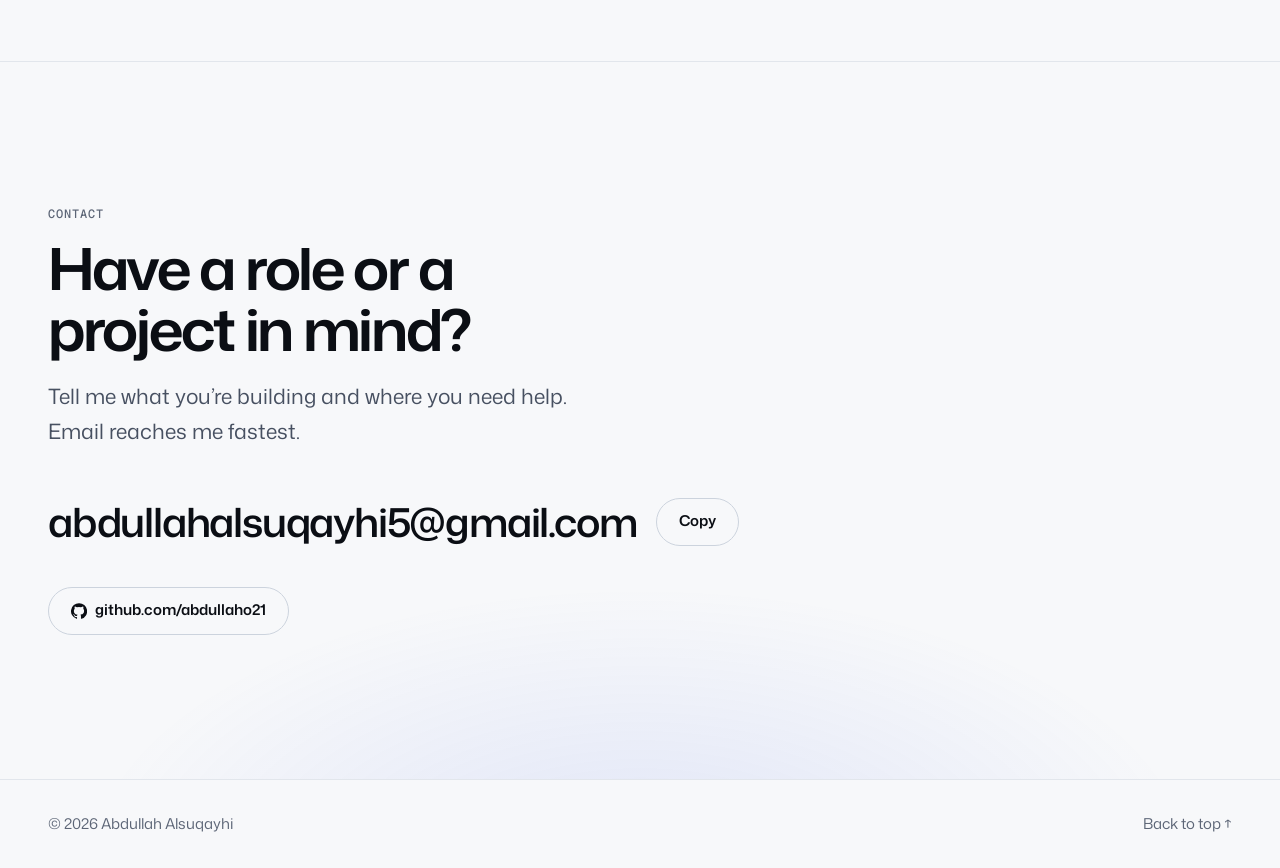
==== commit 67ed490a: "Add case-study pages and shared assets Full case studies for Jarvis, Arabic localization (Homura Him" ====
--- a/index.html
+++ b/index.html
@@ -4,7 +4,7 @@
 <meta charset="utf-8">
 <meta name="viewport" content="width=device-width, initial-scale=1, viewport-fit=cover">
 <title>Abdullah Alsuqayhi · Computer Engineer</title>
-<meta name="description" content="Computer engineer building offline voice control for Linux, Arabic localization for games, and clean-room research into undocumented game file formats.">
+<meta name="description" content="Computer engineer building offline voice control for Linux, Arabic localization for games, and research into undocumented game file formats.">
 <link rel="canonical" href="https://abdullaho21.github.io/">
 <meta property="og:type" content="website">
 <meta property="og:site_name" content="Abdullah Alsuqayhi">
@@ -26,339 +26,7 @@
 <link rel="preconnect" href="https://fonts.gstatic.com" crossorigin>
 <link rel="stylesheet" href="https://fonts.googleapis.com/css2?family=Mona+Sans:wdth,wght@100..112,400..700&family=Geist+Mono:wght@400..500&family=IBM+Plex+Sans+Arabic:wght@500;600&display=swap">
 <script type="application/ld+json">{"@context":"https://schema.org","@type":"Person","name":"Abdullah Alsuqayhi","jobTitle":"Computer Engineer","url":"https://abdullaho21.github.io/","email":"mailto:abdullahalsuqayhi5@gmail.com","sameAs":["https://github.com/abdullaho21"]}</script>
-<style>
-/* Fallbacks sized to Mona Sans's measured advance widths, so text keeps its line breaks while the web font loads */
-@font-face{font-family:"Mona Fallback";src:local("Arial"),local("Liberation Sans"),local("Arimo"),local("Helvetica");font-weight:300 550;font-stretch:100%;size-adjust:104.5%}
-@font-face{font-family:"Mona Fallback";src:local("Arial Bold"),local("Liberation Sans Bold"),local("Arimo Bold"),local("Helvetica Bold");font-weight:551 800;font-stretch:100%;size-adjust:100.6%}
-@font-face{font-family:"Mona Fallback";src:local("Arial Bold"),local("Liberation Sans Bold"),local("Arimo Bold"),local("Helvetica Bold");font-weight:551 800;font-stretch:106%;size-adjust:103.4%}
-@font-face{font-family:"Mona Fallback";src:local("Arial Bold"),local("Liberation Sans Bold"),local("Arimo Bold"),local("Helvetica Bold");font-weight:551 800;font-stretch:108%;size-adjust:104.2%}
-@font-face{font-family:"Mona Fallback";src:local("Arial Bold"),local("Liberation Sans Bold"),local("Arimo Bold"),local("Helvetica Bold");font-weight:551 800;font-stretch:112%;size-adjust:106.2%}
-@font-face{font-family:"Geist Mono Fallback";src:local("Menlo"),local("DejaVu Sans Mono"),local("Liberation Mono"),local("Courier New");size-adjust:100%}
-
-/* Layout: a type-led hero with a project index, then one wide card per project whose
-   left/right panel shows real evidence. Hairline rules, one cool accent, the Arabic ع as identity. */
-:root{
-  color-scheme:dark;
-  --bg:#08090c;
-  --bg-2:#0c0e12;
-  --card:#101318;
-  --card-2:#161a21;
-  --line:#1d222b;
-  --line-2:#2c333f;
-  --fg:#eef1f6;
-  --fg-2:#a7afbd;
-  --fg-3:#8a93a3;
-  --accent:#8aa3ff;
-  --glow:rgba(110,140,255,.16);
-  --btn-bg:#eef1f6;
-  --btn-fg:#08090c;
-  --ok:#7fd6a4;
-  --shadow:0 40px 90px -50px rgba(0,0,0,.85);
-
-  --sans:"Mona Sans","Mona Fallback",system-ui,sans-serif;
-  --mono:"Geist Mono","Geist Mono Fallback",ui-monospace,Menlo,monospace;
-  --ar:"IBM Plex Sans Arabic","Noto Sans Arabic","Segoe UI",Tahoma,sans-serif;
-  --fs-xs:.75rem;
-  --fs-sm:clamp(.875rem,.85rem + .1vw,.9375rem);
-  --fs-base:clamp(1rem,.96rem + .2vw,1.0625rem);
-  --fs-lg:clamp(1.125rem,1.04rem + .4vw,1.3125rem);
-  --fs-xl:clamp(1.6rem,1.25rem + 1.5vw,2.4rem);
-  --fs-2xl:clamp(2.1rem,1.45rem + 2.8vw,3.6rem);
-  --fs-hero:clamp(2.45rem,1.2rem + 5vw,5.5rem);
-  --max:74rem;
-  --gl:max(20px,env(safe-area-inset-left,0px));
-  --gr:max(20px,env(safe-area-inset-right,0px));
-  --ease:cubic-bezier(.2,.75,.2,1);
-  --grain:url("data:image/svg+xml,%3Csvg xmlns='http://www.w3.org/2000/svg' width='200' height='200'%3E%3Cfilter id='n'%3E%3CfeTurbulence type='fractalNoise' baseFrequency='.8' numOctaves='3' stitchTiles='stitch'/%3E%3CfeColorMatrix values='0 0 0 0 .5 0 0 0 0 .5 0 0 0 0 .5 0 0 0 .05 0'/%3E%3C/filter%3E%3Crect width='100%25' height='100%25' filter='url(%23n)'/%3E%3C/svg%3E");
-}
-@media (prefers-color-scheme:light){:root:not([data-theme="dark"]){
-  color-scheme:light;
-  --bg:#f7f8fa;--bg-2:#eff1f5;--card:#fff;--card-2:#f3f5f9;--line:#e2e6ec;--line-2:#ccd3dd;
-  --fg:#0b0e14;--fg-2:#475061;--fg-3:#5c6576;--accent:#2f52db;--glow:rgba(60,95,230,.12);
-  --btn-bg:#0b0e14;--btn-fg:#f7f8fa;--ok:#1d7a4a;--shadow:0 40px 80px -50px rgba(20,30,60,.35);
-}}
-:root[data-theme="light"]{
-  color-scheme:light;
-  --bg:#f7f8fa;--bg-2:#eff1f5;--card:#fff;--card-2:#f3f5f9;--line:#e2e6ec;--line-2:#ccd3dd;
-  --fg:#0b0e14;--fg-2:#475061;--fg-3:#5c6576;--accent:#2f52db;--glow:rgba(60,95,230,.12);
-  --btn-bg:#0b0e14;--btn-fg:#f7f8fa;--ok:#1d7a4a;--shadow:0 40px 80px -50px rgba(20,30,60,.35);
-}
-
-*,*::before,*::after{box-sizing:border-box}
-html{-webkit-text-size-adjust:100%;text-size-adjust:100%;scroll-padding-top:5rem}
-@media (prefers-reduced-motion:no-preference){html{scroll-behavior:smooth}}
-body{
-  margin:0;min-height:100vh;background:var(--bg);color:var(--fg);
-  font:400 var(--fs-base)/1.65 var(--sans);
-  -webkit-font-smoothing:antialiased;-moz-osx-font-smoothing:grayscale;
-}
-body::before{content:"";position:fixed;inset:0;z-index:-1;pointer-events:none;background:var(--grain)}
-h1,h2,h3,p,ul,ol,dl,dd,figure{margin:0}
-ul,ol{padding:0;list-style:none}
-a{color:inherit}
-img{max-width:100%;height:auto;display:block}
-::selection{background:var(--accent);color:var(--bg)}
-:focus-visible{outline:2px solid var(--accent);outline-offset:3px;border-radius:6px}
-#main:focus{outline:none}
-.sr-only{position:absolute;width:1px;height:1px;margin:-1px;padding:0;overflow:hidden;clip:rect(0 0 0 0);white-space:nowrap;border:0}
-.wrap{width:100%;max-width:calc(var(--max) + var(--gl) + var(--gr));margin-inline:auto;padding-left:var(--gl);padding-right:var(--gr)}
-.skip{
-  position:fixed;z-index:100;top:calc(.75rem + env(safe-area-inset-top,0px));left:var(--gl);padding:.7rem 1rem;border-radius:10px;
-  background:var(--btn-bg);color:var(--btn-fg);font-weight:600;text-decoration:none;transform:translateY(-200%);transition:transform .2s var(--ease);
-}
-.skip:focus{transform:none}
-.eyebrow{font:500 var(--fs-xs)/1.4 var(--mono);letter-spacing:.08em;text-transform:uppercase;color:var(--fg-3)}
-.ar-mark{font-family:var(--ar);font-weight:600}
-.nw{white-space:nowrap}
-
-/* ---------- nav ---------- */
-.nav{position:sticky;top:0;z-index:50;padding-top:env(safe-area-inset-top,0px);border-bottom:1px solid transparent;transition:border-color .3s,background-color .3s}
-.nav.scrolled{border-bottom-color:var(--line);background:var(--bg)}
-@supports ((backdrop-filter:blur(1px)) or (-webkit-backdrop-filter:blur(1px))){
-  .nav.scrolled{background:color-mix(in srgb,var(--bg) 78%,transparent);-webkit-backdrop-filter:blur(14px) saturate(1.3);backdrop-filter:blur(14px) saturate(1.3)}
-}
-.nav-in{display:flex;align-items:center;gap:1rem;height:4rem}
-.brand{display:inline-flex;align-items:center;gap:.7rem;margin-right:auto;flex:none;text-decoration:none;font-weight:600;font-size:var(--fs-sm);letter-spacing:-.01em}
-.mark{
-  flex:none;display:grid;place-items:center;width:2.125rem;height:2.125rem;border-radius:10px;
-  background:var(--fg);color:var(--bg);font:600 1.15rem/1 var(--ar);padding-bottom:.15rem;
-}
-.brand-name{white-space:nowrap}
-@media (max-width:34rem){.brand-name{display:none}}
-.nav-links{display:flex;gap:.25rem}
-.nav-links a{
-  display:block;padding:.5rem .75rem;border-radius:999px;font-size:var(--fs-sm);font-weight:500;color:var(--fg-2);text-decoration:none;
-  transition:color .2s,background-color .2s;
-}
-.nav-links a:hover{color:var(--fg);background:var(--card-2)}
-.nav-links a[aria-current="true"]{color:var(--fg);background:var(--card-2)}
-@media (max-width:23rem){.nav-in{gap:.5rem}.nav-links{gap:0}.nav-links a{padding:.5rem}}
-.icon-btn{
-  flex:none;display:grid;place-items:center;width:2.5rem;height:2.5rem;border:1px solid var(--line);border-radius:999px;
-  background:transparent;color:var(--fg-2);cursor:pointer;transition:color .2s,border-color .2s,background-color .2s;
-}
-.icon-btn:hover{color:var(--fg);border-color:var(--line-2);background:var(--card-2)}
-.icon-btn svg{width:1.05rem;height:1.05rem}
-.sun{display:none}
-:root[data-theme="light"] .sun{display:block}:root[data-theme="light"] .moon{display:none}
-@media (prefers-color-scheme:light){:root:not([data-theme="dark"]) .sun{display:block}:root:not([data-theme="dark"]) .moon{display:none}}
-
-/* ---------- hero ---------- */
-.hero{position:relative;overflow:hidden;padding-block:clamp(3.5rem,9vw,7rem) clamp(3rem,6vw,5rem);isolation:isolate}
-.hero::before{
-  content:"";position:absolute;inset:-25% -15% auto auto;width:min(62rem,130vw);height:44rem;z-index:-2;pointer-events:none;
-  background:radial-gradient(closest-side,var(--glow),transparent);
-}
-.glyph{
-  position:absolute;z-index:-1;right:max(-4rem,-6vw);top:clamp(1rem,4vw,3rem);pointer-events:none;user-select:none;
-  font:600 clamp(18rem,10rem + 30vw,38rem)/1 var(--ar);color:transparent;-webkit-text-stroke:1px var(--line-2);opacity:.9;
-}
-@media (max-width:48rem){.glyph{opacity:.45;right:-5rem}}
-.pill{
-  display:inline-flex;align-items:center;gap:.6rem;padding:.4rem .85rem .4rem .7rem;border:1px solid var(--line);border-radius:999px;
-  background:color-mix(in srgb,var(--card) 70%,transparent);font-size:var(--fs-sm);color:var(--fg-2);
-}
-.live{position:relative;flex:none;width:.5rem;height:.5rem;border-radius:50%;background:var(--ok)}
-.motion .live::after{content:"";position:absolute;inset:0;border-radius:50%;background:var(--ok);animation:ping 2.4s var(--ease) infinite}
-@keyframes ping{0%{transform:scale(1);opacity:.6}70%,100%{transform:scale(2.8);opacity:0}}
-.hero h1{
-  margin-top:1.6rem;max-width:18ch;font-size:var(--fs-hero);font-weight:640;font-stretch:112%;line-height:1.02;letter-spacing:-.045em;text-wrap:balance;
-}
-.hero h1 em{font-style:normal;color:var(--accent)}
-.lede{margin-top:1.75rem;max-width:40rem;font-size:var(--fs-lg);line-height:1.6;color:var(--fg-2)}
-.lede strong{color:var(--fg);font-weight:600}
-.cta{display:flex;flex-wrap:wrap;gap:.75rem;margin-top:2.25rem}
-.btn{
-  display:inline-flex;align-items:center;justify-content:center;gap:.55rem;min-height:3rem;padding:.75rem 1.35rem;border-radius:999px;
-  border:1px solid var(--line-2);background:transparent;color:var(--fg);font:600 var(--fs-sm)/1 var(--sans);text-decoration:none;cursor:pointer;
-  transition:transform .25s var(--ease),background-color .2s,border-color .2s,box-shadow .25s var(--ease);
-}
-.btn:hover{border-color:var(--fg-3);background:var(--card-2)}
-.btn:active{transform:scale(.98)}
-.btn-primary{background:var(--btn-bg);border-color:var(--btn-bg);color:var(--btn-fg)}
-.btn-primary:hover{background:var(--btn-bg);border-color:var(--btn-bg);box-shadow:0 10px 40px -10px var(--glow),0 0 0 4px var(--glow)}
-.btn svg{width:1rem;height:1rem;flex:none;transition:transform .25s var(--ease)}
-.btn:hover svg{transform:translateX(3px)}
-
-/* project index */
-.index{margin-top:clamp(3.5rem,8vw,5.5rem);border-top:1px solid var(--line)}
-.index a{
-  display:grid;grid-template-columns:1fr auto;align-items:center;gap:.25rem 1.5rem;padding:1.15rem .25rem;border-bottom:1px solid var(--line);
-  text-decoration:none;transition:background-color .25s,padding .35s var(--ease);
-}
-.index a:hover{background:linear-gradient(90deg,var(--card-2),transparent);padding-left:.9rem}
-.ix-name{font-size:var(--fs-lg);font-weight:600;font-stretch:106%;letter-spacing:-.02em}
-.ix-desc{grid-column:1;color:var(--fg-2);font-size:var(--fs-sm)}
-.ix-end{grid-row:1/3;grid-column:2;display:flex;align-items:center;gap:1rem;color:var(--fg-3);font:500 var(--fs-xs)/1.4 var(--mono);letter-spacing:.06em;text-transform:uppercase}
-.ix-end svg{width:1.1rem;height:1.1rem;color:var(--fg-2);transition:transform .3s var(--ease),color .2s}
-.index a:hover .ix-end svg{transform:translateX(4px);color:var(--accent)}
-@media (min-width:52rem){
-  .index a{grid-template-columns:minmax(14rem,1fr) 2fr auto;padding-block:1.35rem}
-  .ix-desc{grid-column:2;grid-row:1}
-  .ix-end{grid-column:3;grid-row:1}
-}
-@media (max-width:30rem){.ix-tag{display:none}}
-.motion .rise{animation:rise .9s var(--ease) both;animation-delay:calc(var(--d,0) * 110ms + 60ms)}
-@keyframes rise{from{opacity:0;transform:translateY(18px)}}
-
-/* ---------- sections ---------- */
-.section{padding-block:clamp(4.5rem,10vw,8rem)}
-.sec-head{display:grid;align-content:start;gap:1rem;margin-bottom:clamp(2.5rem,5vw,4rem)}
-.h2{font-size:var(--fs-2xl);font-weight:620;font-stretch:108%;line-height:1.05;letter-spacing:-.04em;text-wrap:balance;max-width:20ch}
-.sec-head p:not(.eyebrow){max-width:38rem;color:var(--fg-2);font-size:var(--fs-lg)}
-.motion .reveal{opacity:0;transform:translateY(28px);transition:opacity .9s var(--ease),transform .9s var(--ease)}
-.motion .reveal.in{opacity:1;transform:none}
-
-/* ---------- case studies ---------- */
-.cases{display:grid;gap:clamp(1.25rem,3vw,2rem)}
-.case{
-  --mx:50%;--my:0%;
-  position:relative;display:grid;gap:clamp(1.5rem,3vw,2.75rem);padding:clamp(.75rem,2vw,1.25rem);
-  border:1px solid var(--line);border-radius:28px;background:var(--card);box-shadow:var(--shadow);overflow:hidden;isolation:isolate;
-}
-.case::before{
-  content:"";position:absolute;inset:0;z-index:-1;pointer-events:none;opacity:0;transition:opacity .4s;
-  background:radial-gradient(36rem circle at var(--mx) var(--my),var(--glow),transparent 45%);
-}
-.case:hover::before{opacity:1}
-.case-body{display:flex;flex-direction:column;gap:1.35rem;padding:.75rem clamp(.5rem,1.6vw,1.1rem) clamp(.75rem,1.6vw,1.1rem);min-width:0}
-.case-meta{display:flex;flex-wrap:wrap;align-items:center;gap:.5rem 1rem}
-.status{display:inline-flex;align-items:center;gap:.45rem;padding:.2rem .65rem;border:1px solid var(--line);border-radius:999px;font:500 var(--fs-xs)/1.5 var(--sans);color:var(--fg-2)}
-.status i{width:.4rem;height:.4rem;border-radius:50%;background:var(--ok)}
-.status.testing i{background:var(--accent)}
-.case h3{font-size:var(--fs-xl);font-weight:640;font-stretch:110%;line-height:1.05;letter-spacing:-.035em;text-wrap:balance}
-.case-lede{color:var(--fg-2);font-size:var(--fs-lg);line-height:1.55;max-width:36rem}
-.stats{display:grid;grid-template-columns:repeat(3,minmax(0,1fr));gap:1px;border:1px solid var(--line);border-radius:16px;overflow:hidden;background:var(--line)}
-.stats li{display:grid;align-content:start;gap:.3rem;padding:1rem 1.1rem;background:var(--card)}
-.stats b{font-size:clamp(1.3rem,1.1rem + .7vw,1.65rem);font-weight:620;font-stretch:106%;letter-spacing:-.03em;line-height:1.1;white-space:nowrap}
-.stats span{font-size:var(--fs-sm);line-height:1.4;color:var(--fg-2)}
-@media (max-width:40rem){
-  .stats{grid-template-columns:1fr}
-  .stats li{grid-template-columns:7.25rem 1fr;align-items:baseline;gap:.75rem;padding:.8rem 1rem}
-}
-.points{display:grid;gap:.7rem}
-.points li{position:relative;padding-left:1.4rem;color:var(--fg-2);line-height:1.55}
-.points li::before{content:"";position:absolute;left:0;top:.75em;width:.55rem;height:1.5px;background:var(--accent)}
-.stack{font-size:var(--fs-sm);color:var(--fg-3)}
-.case-links{display:flex;flex-wrap:wrap;gap:.75rem 1.5rem;align-items:center;margin-top:auto;padding-top:.25rem}
-.arrow-link{
-  display:inline-flex;align-items:center;gap:.4rem;font-weight:600;font-size:var(--fs-sm);text-decoration:none;color:var(--fg);
-  padding-block:.4rem;background:linear-gradient(var(--accent),var(--accent)) 0 100%/0 1.5px no-repeat;transition:background-size .35s var(--ease),color .2s;
-}
-.arrow-link:hover{background-size:100% 1.5px;color:var(--accent)}
-.arrow-link svg{width:.95rem;height:.95rem}
-.note{font-size:var(--fs-sm);color:var(--fg-3)}
-
-.media{
-  position:relative;min-height:20rem;border:1px solid var(--line);border-radius:20px;overflow:hidden;
-  background:radial-gradient(120% 80% at 50% 0%,var(--card-2),var(--bg-2));
-}
-@media (min-width:62rem){
-  .case{grid-template-columns:minmax(0,1.08fr) minmax(0,1fr);align-items:stretch}
-  .case.flip .media{order:2}
-  .media{min-height:32rem}
-}
-
-/* Jarvis: real screenshot bleeding off the panel */
-.media-jv{min-height:clamp(17rem,48vw,32rem)}
-.shot{
-  position:absolute;left:clamp(1.25rem,4vw,2.75rem);top:clamp(1.25rem,4vw,2.75rem);width:clamp(30rem,135%,60rem);max-width:none;
-  border-radius:12px 0 0 0;border:1px solid var(--line-2);border-right:0;border-bottom:0;
-  box-shadow:0 30px 70px -30px rgba(0,0,0,.7);
-}
-.voice{
-  position:absolute;left:clamp(1rem,3vw,2rem);bottom:clamp(1rem,3vw,1.75rem);
-  display:flex;align-items:center;gap:.75rem;max-width:calc(100% - 2rem);padding:.6rem 1.05rem .6rem .8rem;border-radius:999px;
-  background:color-mix(in srgb,var(--card) 90%,transparent);border:1px solid var(--line-2);box-shadow:0 18px 40px -16px rgba(0,0,0,.6);
-  -webkit-backdrop-filter:blur(12px);backdrop-filter:blur(12px);font-size:var(--fs-sm);white-space:nowrap;
-}
-.voice span:last-child{overflow:hidden;text-overflow:ellipsis}
-.voice .to{color:var(--fg-3)}
-@media (max-width:30rem){.voice .to{display:none}}
-.bars{display:flex;align-items:center;gap:3px;height:1.1rem;flex:none}
-.bars i{width:3px;height:100%;border-radius:2px;background:var(--accent);transform:scaleY(.45)}
-.bars i:nth-child(2){transform:scaleY(.8)}.bars i:nth-child(3){transform:scaleY(1)}.bars i:nth-child(4){transform:scaleY(.65)}
-.motion .bars i{animation:talk 1.1s ease-in-out infinite}
-.motion .bars i:nth-child(2){animation-delay:-.2s}.motion .bars i:nth-child(3){animation-delay:-.45s}
-.motion .bars i:nth-child(4){animation-delay:-.7s}.motion .bars i:nth-child(5){animation-delay:-.9s}
-@keyframes talk{0%,100%{transform:scaleY(.3)}50%{transform:scaleY(1)}}
-
-/* Localization: Arabic typography and a real in-game prompt */
-.media-ar{display:flex;flex-direction:column;justify-content:space-between;gap:2rem;padding:clamp(1.5rem,4vw,2.5rem)}
-.ar-title{display:grid;gap:.5rem;text-align:right}
-.ar-title .ar{font:600 clamp(2.6rem,1.8rem + 3.4vw,4.4rem)/1.25 var(--ar);color:var(--fg)}
-.ar-title .en{font:500 var(--fs-xs)/1.5 var(--mono);letter-spacing:.06em;text-transform:uppercase;color:var(--fg-3)}
-.dialog{
-  align-self:center;width:min(100%,22rem);padding:1.4rem 1.4rem 1.2rem;border-radius:14px;text-align:center;
-  background:color-mix(in srgb,var(--bg) 70%,transparent);border:1px solid var(--line-2);box-shadow:0 24px 60px -30px rgba(0,0,0,.7);
-}
-.dialog .q{font:600 1.35rem/1.5 var(--ar)}
-.dialog .btns{display:flex;justify-content:center;gap:.6rem;margin-top:1rem}
-.dialog .btns span{min-width:5.5rem;padding:.35rem 1rem;border-radius:8px;border:1px solid var(--line-2);font:500 1.05rem/1.6 var(--ar)}
-.dialog .btns span:first-child{background:var(--fg);color:var(--bg);border-color:var(--fg)}
-.dialog .src{margin-top:.9rem;font:400 var(--fs-xs)/1.5 var(--mono);color:var(--fg-3)}
-.pairs{width:100%;border-collapse:collapse;font-size:var(--fs-sm)}
-.pairs caption{caption-side:top;text-align:left;padding-bottom:.5rem;font:500 var(--fs-xs)/1.4 var(--mono);letter-spacing:.08em;text-transform:uppercase;color:var(--fg-3)}
-.pairs th,.pairs td{padding:.6rem .1rem;border-top:1px solid var(--line);vertical-align:middle}
-.pairs th{font-weight:500;color:var(--fg-2);text-align:left;white-space:nowrap}
-.pairs td{text-align:right;font:500 1.1rem/1.4 var(--ar);color:var(--fg)}
-
-/* Gravity Rush: illustration + real verification results */
-.media-gr{display:flex;flex-direction:column;justify-content:flex-end;padding:clamp(1rem,3vw,1.75rem);min-height:34rem}
-.media-gr canvas{position:absolute;inset:0;width:100%;height:100%}
-.verify{
-  position:relative;padding:1.1rem 1.2rem;border-radius:14px;border:1px solid var(--line-2);
-  background:color-mix(in srgb,var(--card) 88%,transparent);-webkit-backdrop-filter:blur(12px);backdrop-filter:blur(12px);
-  box-shadow:0 24px 60px -30px rgba(0,0,0,.7);
-}
-.verify h4{margin:0 0 .6rem;font:500 var(--fs-xs)/1.4 var(--mono);letter-spacing:.08em;text-transform:uppercase;color:var(--fg-3)}
-.verify li{display:grid;grid-template-columns:auto 1fr;gap:.1rem .75rem;padding:.55rem 0;border-top:1px solid var(--line)}
-.verify li svg{grid-row:1/3;width:1.1rem;height:1.1rem;margin-top:.2rem;color:var(--ok)}
-.verify b{font-weight:600;font-size:var(--fs-sm)}
-.verify span{font-size:var(--fs-sm);color:var(--fg-2)}
-.verify code{font:400 .8125rem/1 var(--mono);color:var(--fg-3)}
-.media-note{position:absolute;right:1rem;top:.9rem;font:400 .6875rem/1.4 var(--mono);color:var(--fg-3)}
-
-/* ---------- about ---------- */
-.about{display:grid;gap:clamp(2rem,5vw,4rem)}
-@media (min-width:62rem){.about{grid-template-columns:minmax(0,.9fr) minmax(0,1.1fr)}}
-.about .sec-head{margin-bottom:0}
-.about-text{display:grid;gap:1.25rem;font-size:var(--fs-lg);line-height:1.65;color:var(--fg-2);max-width:38rem}
-.about-text p:first-child{color:var(--fg)}
-.facts{display:grid;gap:0;margin-top:.75rem;border-top:1px solid var(--line);font-size:var(--fs-base)}
-.facts div{display:grid;grid-template-columns:8rem 1fr;gap:1rem;padding:.8rem 0;border-bottom:1px solid var(--line)}
-.facts dt{font:500 var(--fs-xs)/1.9 var(--mono);letter-spacing:.08em;text-transform:uppercase;color:var(--fg-3)}
-.facts dd{color:var(--fg)}
-@media (max-width:30rem){.facts div{grid-template-columns:1fr;gap:.2rem}}
-
-/* ---------- contact ---------- */
-.contact{position:relative;overflow:hidden;isolation:isolate;padding-block:clamp(5rem,12vw,9rem);border-top:1px solid var(--line)}
-.contact::before{
-  content:"";position:absolute;left:50%;bottom:-24rem;width:min(70rem,140vw);height:36rem;transform:translateX(-50%);z-index:-1;pointer-events:none;
-  background:radial-gradient(closest-side,var(--glow),transparent);
-}
-.contact .h2{max-width:16ch;margin-top:1rem}
-.contact-lede{margin-top:1.25rem;max-width:34rem;color:var(--fg-2);font-size:var(--fs-lg)}
-.email-row{display:flex;flex-wrap:wrap;align-items:center;gap:1rem 1.25rem;margin-top:2.5rem}
-.email{
-  font-size:clamp(1.2rem,.65rem + 2.6vw,2.5rem);font-weight:560;font-stretch:104%;letter-spacing:-.03em;text-decoration:none;overflow-wrap:anywhere;min-width:0;
-  background:linear-gradient(var(--accent),var(--accent)) 0 100%/0 2px no-repeat;transition:background-size .4s var(--ease),color .2s;
-}
-.email:hover{color:var(--accent);background-size:100% 2px}
-.socials{display:flex;flex-wrap:wrap;gap:.75rem;margin-top:2rem}
-.footer{padding-block:2rem calc(2rem + env(safe-area-inset-bottom,0px));border-top:1px solid var(--line)}
-.footer .wrap{display:flex;flex-wrap:wrap;justify-content:space-between;gap:.75rem 2rem;font-size:var(--fs-sm);color:var(--fg-3)}
-.footer a{text-decoration:none}
-.footer a:hover{color:var(--fg)}
-
-@media (prefers-reduced-motion:reduce){*,*::before,*::after{animation:none!important;transition:none!important}}
-@media print{
-  .reveal,.rise{opacity:1!important;transform:none!important}
-  .nav,.skip,canvas,.glyph,.icon-btn,#copy{display:none!important}
-  body::before{display:none}
-  .case{break-inside:avoid;box-shadow:none}
-}
-</style>
+<link rel="stylesheet" href="assets/site.css">
 </head>
 <body>
 <a class="skip" href="#main">Skip to content</a>
@@ -386,15 +54,15 @@
     <div class="wrap">
       <p class="pill rise" style="--d:0"><span class="live" aria-hidden="true"></span>Open to software engineering roles and freelance projects</p>
       <h1 class="rise" style="--d:1" id="hero-h">I build software that listens, speaks Arabic, and reads formats nobody documented.</h1>
-      <p class="lede rise" style="--d:2">I’m <strong>Abdullah Alsuqayhi</strong>, a computer engineer who works close to the machine: offline speech recognition on Linux, right-to-left text inside games that never supported it, and clean-room research into undocumented file formats.</p>
+      <p class="lede rise" style="--d:2">I’m <strong>Abdullah Alsuqayhi</strong>, a computer engineer who works close to the machine: offline speech recognition on Linux, right-to-left text inside games that never supported it, and research into undocumented game file formats.</p>
       <div class="cta rise" style="--d:3">
         <a class="btn btn-primary" href="#work">See the work <svg viewBox="0 0 16 16" aria-hidden="true"><path fill="none" stroke="currentColor" stroke-width="1.6" stroke-linecap="round" stroke-linejoin="round" d="M3 8h10M9 4l4 4-4 4"/></svg></a>
         <a class="btn" href="#contact">Get in touch</a>
       </div>
       <ul class="index rise" style="--d:4" aria-label="Projects">
-        <li><a href="#jarvis"><span class="ix-name">Jarvis</span><span class="ix-desc">Offline voice control for the Linux desktop</span><span class="ix-end"><span class="ix-tag">Open source</span><svg viewBox="0 0 16 16" aria-hidden="true"><path fill="none" stroke="currentColor" stroke-width="1.5" stroke-linecap="round" stroke-linejoin="round" d="M3 8h10M9 4l4 4-4 4"/></svg></span></a></li>
-        <li><a href="#localization"><span class="ix-name">Arabic localization</span><span class="ix-desc">Homura Hime and What Remains of Edith Finch</span><span class="ix-end"><span class="ix-tag">In testing</span><svg viewBox="0 0 16 16" aria-hidden="true"><path fill="none" stroke="currentColor" stroke-width="1.5" stroke-linecap="round" stroke-linejoin="round" d="M3 8h10M9 4l4 4-4 4"/></svg></span></a></li>
-        <li><a href="#gravity-rush"><span class="ix-name">Gravity Rush research</span><span class="ix-desc">PS4 file formats decoded and redrawn in <span class="nw">C++</span></span><span class="ix-end"><span class="ix-tag">Private</span><svg viewBox="0 0 16 16" aria-hidden="true"><path fill="none" stroke="currentColor" stroke-width="1.5" stroke-linecap="round" stroke-linejoin="round" d="M3 8h10M9 4l4 4-4 4"/></svg></span></a></li>
+        <li><a href="jarvis/"><span class="ix-name">Jarvis</span><span class="ix-desc">Offline voice control for the Linux desktop</span><span class="ix-end"><span class="ix-tag">Open source</span><svg viewBox="0 0 16 16" aria-hidden="true"><path fill="none" stroke="currentColor" stroke-width="1.5" stroke-linecap="round" stroke-linejoin="round" d="M3 8h10M9 4l4 4-4 4"/></svg></span></a></li>
+        <li><a href="arabic-localization/"><span class="ix-name">Arabic localization</span><span class="ix-desc">Homura Hime and What Remains of Edith Finch</span><span class="ix-end"><span class="ix-tag">In testing</span><svg viewBox="0 0 16 16" aria-hidden="true"><path fill="none" stroke="currentColor" stroke-width="1.5" stroke-linecap="round" stroke-linejoin="round" d="M3 8h10M9 4l4 4-4 4"/></svg></span></a></li>
+        <li><a href="gravity-rush/"><span class="ix-name">Gravity Rush research</span><span class="ix-desc">PS4 file formats decoded and redrawn in <span class="nw">C++</span></span><span class="ix-end"><span class="ix-tag">Private</span><svg viewBox="0 0 16 16" aria-hidden="true"><path fill="none" stroke="currentColor" stroke-width="1.5" stroke-linecap="round" stroke-linejoin="round" d="M3 8h10M9 4l4 4-4 4"/></svg></span></a></li>
       </ul>
     </div>
   </section>
@@ -404,7 +72,7 @@
       <header class="sec-head reveal">
         <p class="eyebrow">Selected work · 2026</p>
         <h2 class="h2" id="work-h">Three projects, each one a layer deeper.</h2>
-        <p>From a desktop app, down into game engines, down to raw file formats.</p>
+        <p>From a desktop app, down into game engines, down to raw file formats. Each one has a full case study: the problems, and how I solved them.</p>
       </header>
 
       <div class="cases">
@@ -415,7 +83,7 @@
           </figure>
           <div class="case-body">
             <div class="case-meta"><p class="eyebrow">Voice software</p><span class="status"><i></i>Open source</span></div>
-            <h3 id="jarvis-h">Jarvis</h3>
+            <h3 id="jarvis-h"><a href="jarvis/">Jarvis</a></h3>
             <p class="case-lede">Voice control for the Linux desktop that runs entirely offline, with no cloud service and no API key. Open apps, switch workspaces, change the volume or save a clip by speaking.</p>
             <ul class="stats">
               <li><b>1.05 s</b><span>median command latency</span></li>
@@ -427,7 +95,7 @@
               <li>Speech maps to an allowlist of actions. It can never run a shell command, and audio is never stored.</li>
             </ul>
             <p class="stack"><span class="sr-only">Built with: </span>Python · GTK 4 · Whisper · Vosk · PipeWire · Hyprland</p>
-            <div class="case-links"><a class="arrow-link" href="https://github.com/abdullaho21/jarvis" rel="noopener">Source on GitHub <svg viewBox="0 0 16 16" aria-hidden="true"><path fill="none" stroke="currentColor" stroke-width="1.6" stroke-linecap="round" stroke-linejoin="round" d="M5 11 11 5M6 5h5v5"/></svg></a></div>
+            <div class="case-links"><a class="arrow-link" href="jarvis/">Read the case study <svg viewBox="0 0 16 16" aria-hidden="true"><path fill="none" stroke="currentColor" stroke-width="1.6" stroke-linecap="round" stroke-linejoin="round" d="M3 8h10M9 4l4 4-4 4"/></svg></a><a class="arrow-link muted" href="https://github.com/abdullaho21/jarvis" rel="noopener">Source on GitHub <svg viewBox="0 0 16 16" aria-hidden="true"><path fill="none" stroke="currentColor" stroke-width="1.6" stroke-linecap="round" stroke-linejoin="round" d="M5 11 11 5M6 5h5v5"/></svg></a></div>
           </div>
         </article>
 
@@ -453,7 +121,7 @@
           </div>
           <div class="case-body">
             <div class="case-meta"><p class="eyebrow">Localization · Unity &amp; Unreal</p><span class="status testing"><i></i>In-game testing</span></div>
-            <h3 id="loc-h">Arabic for games that shipped without it</h3>
+            <h3 id="loc-h"><a href="arabic-localization/">Arabic for games that shipped without it</a></h3>
             <p class="case-lede">Homura Hime (Unity 6) and What Remains of Edith Finch (Unreal Engine) have no Arabic. I built the tooling that adds it: text extraction, an Arabic grammar checker, right-to-left rendering, and installers that only add files.</p>
             <ul class="stats">
               <li><b>10,954</b><span>of 10,991 strings translated</span></li>
@@ -465,7 +133,7 @@
               <li>A pronoun and gender-agreement checker built on CAMeL Tools reviews every batch before a person does. Edith Finch installs as an Unreal .pak patch in one click.</li>
             </ul>
             <p class="stack"><span class="sr-only">Built with: </span>C# · BepInEx · Harmony · Unity · Python · CAMeL Tools · Unreal Engine</p>
-            <div class="case-links"><p class="note">Technical write-up available on request.</p></div>
+            <div class="case-links"><a class="arrow-link" href="arabic-localization/">Read the case study <svg viewBox="0 0 16 16" aria-hidden="true"><path fill="none" stroke="currentColor" stroke-width="1.6" stroke-linecap="round" stroke-linejoin="round" d="M3 8h10M9 4l4 4-4 4"/></svg></a></div>
           </div>
         </article>
 
@@ -476,7 +144,7 @@
             <div class="verify">
               <h4>Verification results</h4>
               <ul>
-                <li><svg viewBox="0 0 20 20" aria-hidden="true"><path fill="none" stroke="currentColor" stroke-width="2" stroke-linecap="round" stroke-linejoin="round" d="m5 10.5 3.2 3L15 6.5"/></svg><b>World content</b><span>114,566 vertices, 153,904 triangles <code>fa916943…</code></span></li>
+                <li><svg viewBox="0 0 20 20" aria-hidden="true"><path fill="none" stroke="currentColor" stroke-width="2" stroke-linecap="round" stroke-linejoin="round" d="m5 10.5 3.2 3L15 6.5"/></svg><b>Opening model</b><span>114,566 vertices, 153,904 triangles, byte-exact <code>fa916943…</code></span></li>
                 <li><svg viewBox="0 0 20 20" aria-hidden="true"><path fill="none" stroke="currentColor" stroke-width="2" stroke-linecap="round" stroke-linejoin="round" d="m5 10.5 3.2 3L15 6.5"/></svg><b>Event placements</b><span>27 layouts decoded natively <code>7d544c7b…</code></span></li>
                 <li><svg viewBox="0 0 20 20" aria-hidden="true"><path fill="none" stroke="currentColor" stroke-width="2" stroke-linecap="round" stroke-linejoin="round" d="m5 10.5 3.2 3L15 6.5"/></svg><b>Renderer</b><span>14 of 14 placements found in the drawn frame</span></li>
               </ul>
@@ -484,19 +152,19 @@
           </div>
           <div class="case-body">
             <div class="case-meta"><p class="eyebrow">Reverse engineering · <span class="nw">C++</span></p><span class="status"><i></i>Private research</span></div>
-            <h3 id="gr-h">Gravity Rush Remastered, read from its own data</h3>
-            <p class="case-lede">Clean-room research into the PS4 release’s undocumented formats. I decoded its world, model, animation and event files, then wrote <span class="nw">C++</span> readers and a renderer that draw the opening area from the original data.</p>
+            <h3 id="gr-h"><a href="gravity-rush/">Gravity Rush Remastered, read from its own data</a></h3>
+            <p class="case-lede">Private research into the PS4 release’s undocumented formats. I decoded its world, model, animation and event files, then wrote <span class="nw">C++</span> readers and a renderer that draw the opening area from the original data.</p>
             <ul class="stats">
-              <li><b>153,904</b><span>triangles reproduced exactly</span></li>
-              <li><b>447</b><span>meshes drawn</span></li>
+              <li><b>153,904</b><span>triangles, matched byte for byte</span></li>
+              <li><b>447</b><span>world meshes drawn</span></li>
               <li><b>17</b><span>world models</span></li>
             </ul>
             <ul class="points">
               <li>Each decoder is checked against a sealed reference digest, so every result can be reproduced.</li>
               <li>Ground rules: game data stays read-only, no DRM circumvention, nothing redistributed.</li>
             </ul>
-            <p class="stack"><span class="sr-only">Built with: </span><span class="nw">C++</span> · MSVC · Wine · Ghidra · Python</p>
-            <div class="case-links"><p class="note">Source is private. Technical write-up available on request.</p></div>
+            <p class="stack"><span class="sr-only">Built with: </span><span class="nw">C++</span> · Direct3D · MSVC · Wine · Python</p>
+            <div class="case-links"><a class="arrow-link" href="gravity-rush/">Read the case study <svg viewBox="0 0 16 16" aria-hidden="true"><path fill="none" stroke="currentColor" stroke-width="1.6" stroke-linecap="round" stroke-linejoin="round" d="M3 8h10M9 4l4 4-4 4"/></svg></a><p class="note">Source is private.</p></div>
           </div>
         </article>
       </div>
@@ -514,8 +182,8 @@
         <p>My projects tend to end the same way: a tool someone can install, tests that prove it works, and notes the next engineer can pick up. Patches only add files, and every number on this page comes from a recorded run or a test.</p>
         <dl class="facts">
           <div><dt>Languages</dt><dd>Python, C#, <span class="nw">C++</span></dd></div>
-          <div><dt>Platforms</dt><dd>Linux, Unity, Unreal Engine, .NET, GTK 4</dd></div>
-          <div><dt>Tools</dt><dd>Git, Ghidra, BepInEx &amp; Harmony, MSVC &amp; Wine, FFmpeg</dd></div>
+          <div><dt>Platforms</dt><dd>Linux, Unity, Unreal Engine, .NET, Direct3D, GTK 4</dd></div>
+          <div><dt>Tools</dt><dd>Git, BepInEx &amp; Harmony, UnityPy, ONNX Runtime, MSVC &amp; Wine, FFmpeg</dd></div>
           <div><dt>Speaks</dt><dd>Arabic, English</dd></div>
         </dl>
       </div>
@@ -546,145 +214,7 @@
   </div>
 </footer>
 
-<script>
-(() => {
-  const root = document.documentElement;
-  const reduce = matchMedia("(prefers-reduced-motion: reduce)").matches;
-  const css = name => getComputedStyle(root).getPropertyValue(name).trim();
-  const io = "IntersectionObserver" in window;
-
-  /* theme */
-  const themeBtn = document.getElementById("theme");
-  const lightMq = matchMedia("(prefers-color-scheme: light)");
-  const current = () => root.dataset.theme || (lightMq.matches ? "light" : "dark");
-  const themeListeners = [];
-  const syncTheme = () => {
-    themeBtn.setAttribute("aria-label", `Switch to ${current() === "dark" ? "light" : "dark"} theme`);
-    themeListeners.forEach(fn => fn());
-  };
-  themeBtn.addEventListener("click", () => {
-    const t = current() === "dark" ? "light" : "dark";
-    root.dataset.theme = t;
-    try { localStorage.setItem("theme", t); } catch (e) {}
-    syncTheme();
-  });
-  lightMq.addEventListener?.("change", syncTheme);
-
-  /* nav: border after scroll, current section */
-  const nav = document.getElementById("nav");
-  const onScroll = () => nav.classList.toggle("scrolled", scrollY > 8);
-  addEventListener("scroll", onScroll, { passive: true }); onScroll();
-  const links = [...document.querySelectorAll(".nav-links a")];
-  if (io) {
-    const secObs = new IntersectionObserver(es => es.forEach(e => {
-      if (!e.isIntersecting) return;
-      links.forEach(a => a.hash === "#" + e.target.id ? a.setAttribute("aria-current", "true") : a.removeAttribute("aria-current"));
-    }), { rootMargin: "-45% 0px -50% 0px" });
-    ["top", "work", "about", "contact"].forEach(id => secObs.observe(document.getElementById(id)));
-  }
-
-  /* reveal on scroll; content stays visible without JS or with reduced motion */
-  const reveals = [...document.querySelectorAll(".reveal")];
-  if (io && root.classList.contains("motion")) {
-    const rObs = new IntersectionObserver(es => es.forEach(e => {
-      if (e.isIntersecting) { e.target.classList.add("in"); rObs.unobserve(e.target); }
-    }), { rootMargin: "0px 0px -8% 0px", threshold: .08 });
-    reveals.forEach(el => rObs.observe(el));
-  } else reveals.forEach(el => el.classList.add("in"));
-  addEventListener("beforeprint", () => reveals.forEach(el => el.classList.add("in")));
-
-  /* pointer glow on case cards */
-  document.querySelectorAll(".case").forEach(card => {
-    card.addEventListener("pointermove", e => {
-      const r = card.getBoundingClientRect();
-      card.style.setProperty("--mx", `${e.clientX - r.left}px`);
-      card.style.setProperty("--my", `${e.clientY - r.top}px`);
-    });
-  });
-
-  /* copy email */
-  const copy = document.getElementById("copy"), label = document.getElementById("copy-label");
-  const email = document.getElementById("email"), live = document.getElementById("live");
-  let timer;
-  const say = msg => { label.textContent = msg; live.textContent = msg; clearTimeout(timer); timer = setTimeout(() => label.textContent = "Copy", 1800); };
-  copy.addEventListener("click", async () => {
-    try { await navigator.clipboard.writeText(email.textContent.trim()); say("Copied"); }
-    catch (e) {
-      const r = document.createRange(); r.selectNodeContents(email);
-      const s = getSelection(); s.removeAllRanges(); s.addRange(r); say("Selected");
-    }
-  });
-  document.getElementById("year").textContent = new Date().getFullYear();
-
-  /* gravity rush: procedural floating-island wireframe (an illustration, not game data) */
-  const canvas = document.getElementById("mesh");
-  const ctx = canvas.getContext("2d");
-  const R = 11, top = [], bot = [], key = (i, j) => `${i},${j}`, idxTop = new Map(), idxBot = new Map();
-  for (let i = -R; i <= R; i++) for (let j = -R; j <= R; j++) {
-    const r = Math.hypot(i, j) / R; if (r > 1) continue;
-    const fall = 1 - r * r;
-    const hgt = (Math.sin(i * .55) * Math.cos(j * .48) * .7 + Math.sin((i + j) * .31) * .45) * fall * 1.7 + fall * 1.4;
-    idxTop.set(key(i, j), top.push([i, hgt, j]) - 1);
-    const depth = -(Math.pow(1 - r, 1.3) * 8.5) - Math.abs(Math.sin(i * 1.7 + j * 2.3)) * (1 - r) * 1.6;
-    idxBot.set(key(i, j), bot.push([i, depth, j]) - 1);
-  }
-  const edges = [];
-  for (const [k, a] of idxTop) {
-    const [i, j] = k.split(",").map(Number);
-    const b = idxTop.get(key(i + 1, j)), c = idxTop.get(key(i, j + 1));
-    if (b !== undefined) edges.push([0, a, b]); if (c !== undefined) edges.push([0, a, c]);
-  }
-  for (const [k, a] of idxBot) {
-    const [i, j] = k.split(",").map(Number); if ((i + j) % 2) continue;
-    const b = idxBot.get(key(i + 2, j)), c = idxBot.get(key(i, j + 2));
-    if (b !== undefined) edges.push([1, a, b]); if (c !== undefined) edges.push([1, a, c]);
-  }
-  const motes = Array.from({ length: 24 }, (_, n) => [Math.sin(n * 12.9) * 14, Math.cos(n * 7.3) * 9, Math.sin(n * 3.1) * 14, (n * .37) % 1]);
-  let w = 0, h = 0, visible = true, raf = 0;
-  const t0 = performance.now();
-  const size = () => {
-    const r = canvas.getBoundingClientRect(), dpr = Math.min(devicePixelRatio || 1, 2);
-    w = r.width; h = r.height; canvas.width = Math.round(w * dpr); canvas.height = Math.round(h * dpr);
-    ctx.setTransform(dpr, 0, 0, dpr, 0, 0);
-  };
-  const draw = t => {
-    ctx.clearRect(0, 0, w, h);
-    const fg = css("--fg"), accent = css("--accent");
-    const a = t * .16 + .6, tilt = .42, ca = Math.cos(a), sa = Math.sin(a), ct = Math.cos(tilt), st = Math.sin(tilt);
-    const scale = Math.min(w / 30, h / 30), cx = w / 2, cy = h * .3 + Math.sin(t * .8) * 5;
-    const proj = ([x, y, z]) => {
-      const x1 = x * ca - z * sa, z1 = x * sa + z * ca;
-      const y2 = y * ct - z1 * st, z2 = y * st + z1 * ct;
-      const p = 34 / (34 + z2);
-      return [cx + x1 * scale * p, cy - y2 * scale * p, z2];
-    };
-    const P = [top.map(proj), bot.map(proj)];
-    ctx.lineWidth = 1;
-    for (const [s, ia, ib] of edges) {
-      const p = P[s][ia], q = P[s][ib];
-      const depth = Math.max(0, Math.min(1, .55 - (p[2] + q[2]) / 40));
-      ctx.strokeStyle = s === 0 ? accent : fg;
-      ctx.globalAlpha = (s === 0 ? .16 : .06) + depth * (s === 0 ? .45 : .14);
-      ctx.beginPath(); ctx.moveTo(p[0], p[1]); ctx.lineTo(q[0], q[1]); ctx.stroke();
-    }
-    ctx.fillStyle = fg;
-    motes.forEach(([x, y, z, ph]) => {
-      const yy = ((y + (t * .9 + ph * 20)) % 20) - 8;
-      const [sx, sy, sz] = proj([x, yy, z]);
-      ctx.globalAlpha = .2 + Math.max(0, .3 - sz / 60);
-      ctx.beginPath(); ctx.arc(sx, sy, 1.2, 0, Math.PI * 2); ctx.fill();
-    });
-    ctx.globalAlpha = 1;
-  };
-  const frame = now => { draw((now - t0) / 1000); if (!reduce && visible) raf = requestAnimationFrame(frame); };
-  const redraw = () => { cancelAnimationFrame(raf); frame(performance.now()); };
-  size();
-  if ("ResizeObserver" in window) new ResizeObserver(() => { size(); redraw(); }).observe(canvas);
-  if (io) new IntersectionObserver(([e]) => { visible = e.isIntersecting; if (visible) redraw(); else cancelAnimationFrame(raf); }).observe(canvas);
-  themeListeners.push(redraw);
-
-  syncTheme();
-})();
-</script>
+<script src="assets/site.js" defer></script>
+<script src="assets/mesh.js" defer></script>
 </body>
 </html>
--- a/assets/site.css
+++ b/assets/site.css
@@ -0,0 +1,467 @@
+/* Fallbacks sized to Mona Sans's measured advance widths, so text keeps its line breaks while the web font loads */
+@font-face{font-family:"Mona Fallback";src:local("Arial"),local("Liberation Sans"),local("Arimo"),local("Helvetica");font-weight:300 550;font-stretch:100%;size-adjust:104.5%}
+@font-face{font-family:"Mona Fallback";src:local("Arial Bold"),local("Liberation Sans Bold"),local("Arimo Bold"),local("Helvetica Bold");font-weight:551 800;font-stretch:100%;size-adjust:100.6%}
+@font-face{font-family:"Mona Fallback";src:local("Arial Bold"),local("Liberation Sans Bold"),local("Arimo Bold"),local("Helvetica Bold");font-weight:551 800;font-stretch:106%;size-adjust:103.4%}
+@font-face{font-family:"Mona Fallback";src:local("Arial Bold"),local("Liberation Sans Bold"),local("Arimo Bold"),local("Helvetica Bold");font-weight:551 800;font-stretch:108%;size-adjust:104.2%}
+@font-face{font-family:"Mona Fallback";src:local("Arial Bold"),local("Liberation Sans Bold"),local("Arimo Bold"),local("Helvetica Bold");font-weight:551 800;font-stretch:112%;size-adjust:106.2%}
+@font-face{font-family:"Geist Mono Fallback";src:local("Menlo"),local("DejaVu Sans Mono"),local("Liberation Mono"),local("Courier New");size-adjust:100%}
+
+/* Layout: a type-led hero, then wide cards whose panels show real evidence. Case-study pages add a
+   sticky contents rail and problem/fix cards. Hairline rules, one cool accent, the Arabic ع as identity. */
+:root{
+  color-scheme:dark;
+  --bg:#08090c;
+  --bg-2:#0c0e12;
+  --card:#101318;
+  --card-2:#161a21;
+  --line:#1d222b;
+  --line-2:#2c333f;
+  --fg:#eef1f6;
+  --fg-2:#a7afbd;
+  --fg-3:#8a93a3;
+  --accent:#8aa3ff;
+  --glow:rgba(110,140,255,.16);
+  --btn-bg:#eef1f6;
+  --btn-fg:#08090c;
+  --ok:#7fd6a4;
+  --warn:#f0b86e;
+  --shadow:0 40px 90px -50px rgba(0,0,0,.85);
+
+  --sans:"Mona Sans","Mona Fallback",system-ui,sans-serif;
+  --mono:"Geist Mono","Geist Mono Fallback",ui-monospace,Menlo,monospace;
+  --ar:"IBM Plex Sans Arabic","Noto Sans Arabic","Segoe UI",Tahoma,sans-serif;
+  --fs-xs:.75rem;
+  --fs-sm:clamp(.875rem,.85rem + .1vw,.9375rem);
+  --fs-base:clamp(1rem,.96rem + .2vw,1.0625rem);
+  --fs-lg:clamp(1.125rem,1.04rem + .4vw,1.3125rem);
+  --fs-xl:clamp(1.6rem,1.25rem + 1.5vw,2.4rem);
+  --fs-2xl:clamp(2.1rem,1.45rem + 2.8vw,3.6rem);
+  --fs-hero:clamp(2.45rem,1.2rem + 5vw,5.5rem);
+  --max:74rem;
+  --gl:max(20px,env(safe-area-inset-left,0px));
+  --gr:max(20px,env(safe-area-inset-right,0px));
+  --ease:cubic-bezier(.2,.75,.2,1);
+  --grain:url("data:image/svg+xml,%3Csvg xmlns='http://www.w3.org/2000/svg' width='200' height='200'%3E%3Cfilter id='n'%3E%3CfeTurbulence type='fractalNoise' baseFrequency='.8' numOctaves='3' stitchTiles='stitch'/%3E%3CfeColorMatrix values='0 0 0 0 .5 0 0 0 0 .5 0 0 0 0 .5 0 0 0 .05 0'/%3E%3C/filter%3E%3Crect width='100%25' height='100%25' filter='url(%23n)'/%3E%3C/svg%3E");
+}
+@media (prefers-color-scheme:light){:root:not([data-theme="dark"]){
+  color-scheme:light;
+  --bg:#f7f8fa;--bg-2:#eff1f5;--card:#fff;--card-2:#f3f5f9;--line:#e2e6ec;--line-2:#ccd3dd;
+  --fg:#0b0e14;--fg-2:#475061;--fg-3:#5c6576;--accent:#2f52db;--glow:rgba(60,95,230,.12);
+  --btn-bg:#0b0e14;--btn-fg:#f7f8fa;--ok:#1d7a4a;--warn:#9a5b00;--shadow:0 40px 80px -50px rgba(20,30,60,.35);
+}}
+:root[data-theme="light"]{
+  color-scheme:light;
+  --bg:#f7f8fa;--bg-2:#eff1f5;--card:#fff;--card-2:#f3f5f9;--line:#e2e6ec;--line-2:#ccd3dd;
+  --fg:#0b0e14;--fg-2:#475061;--fg-3:#5c6576;--accent:#2f52db;--glow:rgba(60,95,230,.12);
+  --btn-bg:#0b0e14;--btn-fg:#f7f8fa;--ok:#1d7a4a;--warn:#9a5b00;--shadow:0 40px 80px -50px rgba(20,30,60,.35);
+}
+
+*,*::before,*::after{box-sizing:border-box}
+html{-webkit-text-size-adjust:100%;text-size-adjust:100%;scroll-padding-top:5rem}
+@media (prefers-reduced-motion:no-preference){html{scroll-behavior:smooth}}
+body{
+  margin:0;min-height:100vh;background:var(--bg);color:var(--fg);
+  font:400 var(--fs-base)/1.65 var(--sans);
+  -webkit-font-smoothing:antialiased;-moz-osx-font-smoothing:grayscale;
+}
+body::before{content:"";position:fixed;inset:0;z-index:-1;pointer-events:none;background:var(--grain)}
+h1,h2,h3,h4,p,ul,ol,dl,dd,figure{margin:0}
+ul,ol{padding:0;list-style:none}
+a{color:inherit}
+img{max-width:100%;height:auto;display:block}
+::selection{background:var(--accent);color:var(--bg)}
+:focus-visible{outline:2px solid var(--accent);outline-offset:3px;border-radius:6px}
+#main:focus{outline:none}
+.sr-only{position:absolute;width:1px;height:1px;margin:-1px;padding:0;overflow:hidden;clip:rect(0 0 0 0);white-space:nowrap;border:0}
+.nw{white-space:nowrap}
+.wrap{width:100%;max-width:calc(var(--max) + var(--gl) + var(--gr));margin-inline:auto;padding-left:var(--gl);padding-right:var(--gr)}
+.skip{
+  position:fixed;z-index:100;top:calc(.75rem + env(safe-area-inset-top,0px));left:var(--gl);padding:.7rem 1rem;border-radius:10px;
+  background:var(--btn-bg);color:var(--btn-fg);font-weight:600;text-decoration:none;transform:translateY(-200%);transition:transform .2s var(--ease);
+}
+.skip:focus{transform:none}
+.eyebrow{font:500 var(--fs-xs)/1.4 var(--mono);letter-spacing:.08em;text-transform:uppercase;color:var(--fg-3)}
+
+/* ---------- nav ---------- */
+.nav{position:sticky;top:0;z-index:50;padding-top:env(safe-area-inset-top,0px);border-bottom:1px solid transparent;transition:border-color .3s,background-color .3s}
+.nav.scrolled{border-bottom-color:var(--line);background:var(--bg)}
+@supports ((backdrop-filter:blur(1px)) or (-webkit-backdrop-filter:blur(1px))){
+  .nav.scrolled{background:color-mix(in srgb,var(--bg) 78%,transparent);-webkit-backdrop-filter:blur(14px) saturate(1.3);backdrop-filter:blur(14px) saturate(1.3)}
+}
+.nav-in{display:flex;align-items:center;gap:1rem;height:4rem}
+.brand{display:inline-flex;align-items:center;gap:.7rem;margin-right:auto;flex:none;text-decoration:none;font-weight:600;font-size:var(--fs-sm);letter-spacing:-.01em}
+.mark{
+  flex:none;display:grid;place-items:center;width:2.125rem;height:2.125rem;border-radius:10px;
+  background:var(--fg);color:var(--bg);font:600 1.15rem/1 var(--ar);padding-bottom:.15rem;
+}
+.brand-name{white-space:nowrap}
+@media (max-width:34rem){.brand-name{display:none}}
+.nav-links{display:flex;gap:.25rem}
+.nav-links a{
+  display:block;padding:.5rem .75rem;border-radius:999px;font-size:var(--fs-sm);font-weight:500;color:var(--fg-2);text-decoration:none;
+  transition:color .2s,background-color .2s;
+}
+.nav-links a:hover{color:var(--fg);background:var(--card-2)}
+.nav-links a[aria-current="true"]{color:var(--fg);background:var(--card-2)}
+@media (max-width:23rem){.nav-in{gap:.5rem}.nav-links{gap:0}.nav-links a{padding:.5rem}}
+.icon-btn{
+  flex:none;display:grid;place-items:center;width:2.5rem;height:2.5rem;border:1px solid var(--line);border-radius:999px;
+  background:transparent;color:var(--fg-2);cursor:pointer;transition:color .2s,border-color .2s,background-color .2s;
+}
+.icon-btn:hover{color:var(--fg);border-color:var(--line-2);background:var(--card-2)}
+.icon-btn svg{width:1.05rem;height:1.05rem}
+.sun{display:none}
+:root[data-theme="light"] .sun{display:block}:root[data-theme="light"] .moon{display:none}
+@media (prefers-color-scheme:light){:root:not([data-theme="dark"]) .sun{display:block}:root:not([data-theme="dark"]) .moon{display:none}}
+
+/* ---------- hero (home) ---------- */
+.hero{position:relative;overflow:hidden;padding-block:clamp(3.5rem,9vw,7rem) clamp(3rem,6vw,5rem);isolation:isolate}
+.hero::before,.cs-hero::before{
+  content:"";position:absolute;inset:-25% -15% auto auto;width:min(62rem,130vw);height:44rem;z-index:-2;pointer-events:none;
+  background:radial-gradient(closest-side,var(--glow),transparent);
+}
+.glyph{
+  position:absolute;z-index:-1;right:max(-4rem,-6vw);top:clamp(1rem,4vw,3rem);pointer-events:none;user-select:none;
+  font:600 clamp(18rem,10rem + 30vw,38rem)/1 var(--ar);color:transparent;-webkit-text-stroke:1px var(--line-2);opacity:.9;
+}
+@media (max-width:48rem){.glyph{opacity:.45;right:-5rem}}
+.pill{
+  display:inline-flex;align-items:center;gap:.6rem;padding:.4rem .85rem .4rem .7rem;border:1px solid var(--line);border-radius:999px;
+  background:color-mix(in srgb,var(--card) 70%,transparent);font-size:var(--fs-sm);color:var(--fg-2);
+}
+.live{position:relative;flex:none;width:.5rem;height:.5rem;border-radius:50%;background:var(--ok)}
+.motion .live::after{content:"";position:absolute;inset:0;border-radius:50%;background:var(--ok);animation:ping 2.4s var(--ease) infinite}
+@keyframes ping{0%{transform:scale(1);opacity:.6}70%,100%{transform:scale(2.8);opacity:0}}
+.hero h1{
+  margin-top:1.6rem;max-width:18ch;font-size:var(--fs-hero);font-weight:640;font-stretch:112%;line-height:1.02;letter-spacing:-.045em;text-wrap:balance;
+}
+.lede{margin-top:1.75rem;max-width:40rem;font-size:var(--fs-lg);line-height:1.6;color:var(--fg-2)}
+.lede strong{color:var(--fg);font-weight:600}
+.cta{display:flex;flex-wrap:wrap;gap:.75rem;margin-top:2.25rem}
+.btn{
+  display:inline-flex;align-items:center;justify-content:center;gap:.55rem;min-height:3rem;padding:.75rem 1.35rem;border-radius:999px;
+  border:1px solid var(--line-2);background:transparent;color:var(--fg);font:600 var(--fs-sm)/1 var(--sans);text-decoration:none;cursor:pointer;
+  transition:transform .25s var(--ease),background-color .2s,border-color .2s,box-shadow .25s var(--ease);
+}
+.btn:hover{border-color:var(--fg-3);background:var(--card-2)}
+.btn:active{transform:scale(.98)}
+.btn-primary{background:var(--btn-bg);border-color:var(--btn-bg);color:var(--btn-fg)}
+.btn-primary:hover{background:var(--btn-bg);border-color:var(--btn-bg);box-shadow:0 10px 40px -10px var(--glow),0 0 0 4px var(--glow)}
+.btn svg{width:1rem;height:1rem;flex:none;transition:transform .25s var(--ease)}
+.btn:hover svg{transform:translateX(3px)}
+
+.index{margin-top:clamp(3.5rem,8vw,5.5rem);border-top:1px solid var(--line)}
+.index a{
+  display:grid;grid-template-columns:1fr auto;align-items:center;gap:.25rem 1.5rem;padding:1.15rem .25rem;border-bottom:1px solid var(--line);
+  text-decoration:none;transition:background-color .25s,padding .35s var(--ease);
+}
+.index a:hover{background:linear-gradient(90deg,var(--card-2),transparent);padding-left:.9rem}
+.ix-name{font-size:var(--fs-lg);font-weight:600;font-stretch:106%;letter-spacing:-.02em}
+.ix-desc{grid-column:1;color:var(--fg-2);font-size:var(--fs-sm)}
+.ix-end{grid-row:1/3;grid-column:2;display:flex;align-items:center;gap:1rem;color:var(--fg-3);font:500 var(--fs-xs)/1.4 var(--mono);letter-spacing:.06em;text-transform:uppercase}
+.ix-end svg{width:1.1rem;height:1.1rem;color:var(--fg-2);transition:transform .3s var(--ease),color .2s}
+.index a:hover .ix-end svg{transform:translateX(4px);color:var(--accent)}
+@media (min-width:52rem){
+  .index a{grid-template-columns:minmax(14rem,1fr) 2fr auto;padding-block:1.35rem}
+  .ix-desc{grid-column:2;grid-row:1}
+  .ix-end{grid-column:3;grid-row:1}
+}
+@media (max-width:30rem){.ix-tag{display:none}}
+.motion .rise{animation:rise .9s var(--ease) both;animation-delay:calc(var(--d,0) * 110ms + 60ms)}
+@keyframes rise{from{opacity:0;transform:translateY(18px)}}
+
+/* ---------- sections ---------- */
+.section{padding-block:clamp(4.5rem,10vw,8rem)}
+.sec-head{display:grid;align-content:start;gap:1rem;margin-bottom:clamp(2.5rem,5vw,4rem)}
+.h2{font-size:var(--fs-2xl);font-weight:620;font-stretch:108%;line-height:1.05;letter-spacing:-.04em;text-wrap:balance;max-width:20ch}
+.sec-head p:not(.eyebrow){max-width:38rem;color:var(--fg-2);font-size:var(--fs-lg)}
+.motion .reveal{opacity:0;transform:translateY(28px);transition:opacity .9s var(--ease),transform .9s var(--ease)}
+.motion .reveal.in{opacity:1;transform:none}
+
+/* ---------- case cards (home) ---------- */
+.cases{display:grid;gap:clamp(1.25rem,3vw,2rem)}
+.case{
+  --mx:50%;--my:0%;
+  position:relative;display:grid;gap:clamp(1.5rem,3vw,2.75rem);padding:clamp(.75rem,2vw,1.25rem);
+  border:1px solid var(--line);border-radius:28px;background:var(--card);box-shadow:var(--shadow);overflow:hidden;isolation:isolate;
+}
+.case::before{
+  content:"";position:absolute;inset:0;z-index:-1;pointer-events:none;opacity:0;transition:opacity .4s;
+  background:radial-gradient(36rem circle at var(--mx) var(--my),var(--glow),transparent 45%);
+}
+.case:hover::before{opacity:1}
+.case-body{display:flex;flex-direction:column;gap:1.35rem;padding:.75rem clamp(.5rem,1.6vw,1.1rem) clamp(.75rem,1.6vw,1.1rem);min-width:0}
+.case-meta{display:flex;flex-wrap:wrap;align-items:center;gap:.5rem 1rem}
+.status{display:inline-flex;align-items:center;gap:.45rem;padding:.2rem .65rem;border:1px solid var(--line);border-radius:999px;font:500 var(--fs-xs)/1.5 var(--sans);color:var(--fg-2)}
+.status i{width:.4rem;height:.4rem;border-radius:50%;background:var(--ok)}
+.status.testing i{background:var(--accent)}
+.case h3{font-size:var(--fs-xl);font-weight:640;font-stretch:110%;line-height:1.05;letter-spacing:-.035em;text-wrap:balance}
+.case h3 a{text-decoration:none}
+.case h3 a:hover{color:var(--accent)}
+.case-lede{color:var(--fg-2);font-size:var(--fs-lg);line-height:1.55;max-width:36rem}
+.stats{display:grid;grid-template-columns:repeat(3,minmax(0,1fr));gap:1px;border:1px solid var(--line);border-radius:16px;overflow:hidden;background:var(--line)}
+.stats li{display:grid;align-content:start;gap:.3rem;padding:1rem 1.1rem;background:var(--card)}
+.stats b{font-size:clamp(1.3rem,1.1rem + .7vw,1.65rem);font-weight:620;font-stretch:106%;letter-spacing:-.03em;line-height:1.1;white-space:nowrap}
+.stats span{font-size:var(--fs-sm);line-height:1.4;color:var(--fg-2)}
+@media (max-width:40rem){
+  .stats{grid-template-columns:1fr}
+  .stats li{grid-template-columns:7.25rem 1fr;align-items:baseline;gap:.75rem;padding:.8rem 1rem}
+}
+.points{display:grid;gap:.7rem}
+.points li{position:relative;padding-left:1.4rem;color:var(--fg-2);line-height:1.55}
+.points li::before{content:"";position:absolute;left:0;top:.75em;width:.55rem;height:1.5px;background:var(--accent)}
+.points strong{color:var(--fg);font-weight:600}
+.stack{font-size:var(--fs-sm);color:var(--fg-3)}
+.case-links{display:flex;flex-wrap:wrap;gap:.75rem 1.5rem;align-items:center;margin-top:auto;padding-top:.25rem}
+.arrow-link{
+  display:inline-flex;align-items:center;gap:.4rem;font-weight:600;font-size:var(--fs-sm);text-decoration:none;color:var(--fg);
+  padding-block:.4rem;background:linear-gradient(var(--accent),var(--accent)) 0 100%/0 1.5px no-repeat;transition:background-size .35s var(--ease),color .2s;
+}
+.arrow-link:hover{background-size:100% 1.5px;color:var(--accent)}
+.arrow-link svg{width:.95rem;height:.95rem;flex:none}
+.arrow-link.muted{color:var(--fg-2);font-weight:500}
+.note{font-size:var(--fs-sm);color:var(--fg-3)}
+
+.media{
+  position:relative;min-height:20rem;border:1px solid var(--line);border-radius:20px;overflow:hidden;
+  background:radial-gradient(120% 80% at 50% 0%,var(--card-2),var(--bg-2));
+}
+@media (min-width:62rem){
+  .case{grid-template-columns:minmax(0,1.08fr) minmax(0,1fr);align-items:stretch}
+  .case.flip .media{order:2}
+  .case .media{min-height:32rem}
+}
+
+/* Jarvis panel */
+.media-jv{min-height:clamp(17rem,48vw,32rem)}
+.shot{
+  position:absolute;left:clamp(1.25rem,4vw,2.75rem);top:clamp(1.25rem,4vw,2.75rem);width:clamp(30rem,135%,60rem);max-width:none;
+  border-radius:12px 0 0 0;border:1px solid var(--line-2);border-right:0;border-bottom:0;
+  box-shadow:0 30px 70px -30px rgba(0,0,0,.7);
+}
+.voice{
+  position:absolute;left:clamp(1rem,3vw,2rem);bottom:clamp(1rem,3vw,1.75rem);
+  display:flex;align-items:center;gap:.75rem;max-width:calc(100% - 2rem);padding:.6rem 1.05rem .6rem .8rem;border-radius:999px;
+  background:var(--card-2);border:1px solid var(--line-2);box-shadow:0 18px 40px -12px rgba(0,0,0,.75);
+  font-size:var(--fs-sm);white-space:nowrap;
+}
+.voice span:last-child{overflow:hidden;text-overflow:ellipsis}
+.voice .to{color:var(--fg-3)}
+@media (max-width:30rem){.voice .to{display:none}}
+.bars{display:flex;align-items:center;gap:3px;height:1.1rem;flex:none}
+.bars i{width:3px;height:100%;border-radius:2px;background:var(--accent);transform:scaleY(.45)}
+.bars i:nth-child(2){transform:scaleY(.8)}.bars i:nth-child(3){transform:scaleY(1)}.bars i:nth-child(4){transform:scaleY(.65)}
+.motion .bars i{animation:talk 1.1s ease-in-out infinite}
+.motion .bars i:nth-child(2){animation-delay:-.2s}.motion .bars i:nth-child(3){animation-delay:-.45s}
+.motion .bars i:nth-child(4){animation-delay:-.7s}.motion .bars i:nth-child(5){animation-delay:-.9s}
+@keyframes talk{0%,100%{transform:scaleY(.3)}50%{transform:scaleY(1)}}
+
+/* Localization panel */
+.media-ar{display:flex;flex-direction:column;justify-content:space-between;gap:2rem;padding:clamp(1.5rem,4vw,2.5rem)}
+.ar-title{display:grid;gap:.5rem;text-align:right}
+.ar-title .ar{font:600 clamp(2.6rem,1.8rem + 3.4vw,4.4rem)/1.25 var(--ar);color:var(--fg)}
+.ar-title .en{font:500 var(--fs-xs)/1.5 var(--mono);letter-spacing:.06em;text-transform:uppercase;color:var(--fg-3)}
+.dialog{
+  align-self:center;width:min(100%,22rem);padding:1.4rem 1.4rem 1.2rem;border-radius:14px;text-align:center;
+  background:color-mix(in srgb,var(--bg) 70%,transparent);border:1px solid var(--line-2);box-shadow:0 24px 60px -30px rgba(0,0,0,.7);
+}
+.dialog .q{font:600 1.35rem/1.5 var(--ar)}
+.dialog .btns{display:flex;justify-content:center;gap:.6rem;margin-top:1rem}
+.dialog .btns span{min-width:5.5rem;padding:.35rem 1rem;border-radius:8px;border:1px solid var(--line-2);font:500 1.05rem/1.6 var(--ar)}
+.dialog .btns span:first-child{background:var(--fg);color:var(--bg);border-color:var(--fg)}
+.dialog .src{margin-top:.9rem;font:400 var(--fs-xs)/1.5 var(--mono);color:var(--fg-3)}
+.pairs{width:100%;border-collapse:collapse;font-size:var(--fs-sm)}
+.pairs caption{caption-side:top;text-align:left;padding-bottom:.5rem;font:500 var(--fs-xs)/1.4 var(--mono);letter-spacing:.08em;text-transform:uppercase;color:var(--fg-3)}
+.pairs th,.pairs td{padding:.6rem .1rem;border-top:1px solid var(--line);vertical-align:middle}
+.pairs th{font-weight:500;color:var(--fg-2);text-align:left;white-space:nowrap}
+.pairs td{text-align:right;font:500 1.1rem/1.4 var(--ar);color:var(--fg)}
+
+/* Gravity Rush panel */
+.media-gr{display:flex;flex-direction:column;justify-content:flex-end;padding:clamp(1rem,3vw,1.75rem);min-height:34rem}
+.media-gr canvas{position:absolute;inset:0;width:100%;height:100%}
+.verify{
+  position:relative;padding:1.1rem 1.2rem;border-radius:14px;border:1px solid var(--line-2);
+  background:color-mix(in srgb,var(--card) 88%,transparent);-webkit-backdrop-filter:blur(12px);backdrop-filter:blur(12px);
+  box-shadow:0 24px 60px -30px rgba(0,0,0,.7);
+}
+.verify h4{margin:0 0 .6rem;font:500 var(--fs-xs)/1.4 var(--mono);letter-spacing:.08em;text-transform:uppercase;color:var(--fg-3)}
+.verify li{display:grid;grid-template-columns:auto 1fr;gap:.1rem .75rem;padding:.55rem 0;border-top:1px solid var(--line)}
+.verify li svg{grid-row:1/3;width:1.1rem;height:1.1rem;margin-top:.2rem;color:var(--ok)}
+.verify b{font-weight:600;font-size:var(--fs-sm)}
+.verify span{font-size:var(--fs-sm);color:var(--fg-2)}
+.verify code{font:400 .8125rem/1 var(--mono);color:var(--fg-3)}
+.media-note{position:absolute;right:1rem;top:.9rem;font:400 .6875rem/1.4 var(--mono);color:var(--fg-3)}
+
+/* ---------- about (home) ---------- */
+.about{display:grid;gap:clamp(2rem,5vw,4rem)}
+@media (min-width:62rem){.about{grid-template-columns:minmax(0,.9fr) minmax(0,1.1fr)}}
+.about .sec-head{margin-bottom:0}
+.about-text{display:grid;gap:1.25rem;font-size:var(--fs-lg);line-height:1.65;color:var(--fg-2);max-width:38rem}
+.about-text p:first-child{color:var(--fg)}
+.facts{display:grid;gap:0;margin-top:.75rem;border-top:1px solid var(--line);font-size:var(--fs-base)}
+.facts div{display:grid;grid-template-columns:8rem 1fr;gap:1rem;padding:.8rem 0;border-bottom:1px solid var(--line)}
+.facts dt{font:500 var(--fs-xs)/1.9 var(--mono);letter-spacing:.08em;text-transform:uppercase;color:var(--fg-3)}
+.facts dd{color:var(--fg)}
+@media (max-width:30rem){.facts div{grid-template-columns:1fr;gap:.2rem}}
+
+/* ---------- case-study pages ---------- */
+.cs-hero{position:relative;overflow:hidden;isolation:isolate;padding-block:clamp(2rem,5vw,3.5rem) clamp(2rem,5vw,3rem)}
+.back{display:inline-flex;align-items:center;gap:.45rem;padding:.35rem 0;font-size:var(--fs-sm);font-weight:500;color:var(--fg-2);text-decoration:none;transition:color .2s}
+.back:hover{color:var(--fg)}
+.back svg{width:1rem;height:1rem;transition:transform .25s var(--ease)}
+.back:hover svg{transform:translateX(-3px)}
+.cs-kicker{display:flex;flex-wrap:wrap;align-items:center;gap:.5rem 1rem;margin-top:clamp(2rem,5vw,3rem)}
+.cs-hero h1{margin-top:1rem;font-size:clamp(2.6rem,1.3rem + 5.2vw,5.4rem);font-weight:640;font-stretch:112%;line-height:1;letter-spacing:-.045em;text-wrap:balance;max-width:16ch}
+.cs-sub{margin-top:1.1rem;max-width:30ch;font-size:var(--fs-xl);font-weight:500;font-stretch:104%;line-height:1.2;letter-spacing:-.025em;color:var(--fg-2);text-wrap:balance}
+.cs-lede{margin-top:1.5rem;max-width:44rem;font-size:var(--fs-lg);line-height:1.65;color:var(--fg-2)}
+.cs-meta{display:grid;grid-template-columns:repeat(auto-fit,minmax(min(100%,13rem),1fr));margin-top:clamp(2rem,5vw,3rem);border-top:1px solid var(--line)}
+.cs-meta div{display:grid;gap:.35rem;align-content:start;padding:1rem 1.25rem 1.1rem 0;border-bottom:1px solid var(--line)}
+.cs-meta dd{font-size:var(--fs-sm);line-height:1.5;color:var(--fg)}
+.cs-meta dd a{text-decoration-color:var(--line-2);text-underline-offset:.2em}
+.cs-meta dd a:hover{color:var(--accent);text-decoration-color:currentColor}
+.cs-visual .media{min-height:clamp(20rem,46vw,34rem)}
+.cs-visual .media-gr{min-height:clamp(30rem,52vw,36rem)}
+.cs-visual .media-ar{min-height:auto}
+@media (min-width:62rem){
+  .cs-visual .media-ar{display:grid;grid-template-columns:1fr 1fr;grid-template-rows:auto 1fr;align-items:center;gap:2rem 3rem;padding:3rem}
+  .cs-visual .media-ar .ar-title{grid-column:2;grid-row:1}
+  .cs-visual .media-ar .dialog{grid-column:1;grid-row:1/3;align-self:center}
+  .cs-visual .media-ar .pairs{grid-column:2;grid-row:2;align-self:end}
+}
+.kpis{display:grid;grid-template-columns:repeat(auto-fit,minmax(min(100%,11rem),1fr));gap:1px;margin-top:clamp(1.25rem,3vw,2rem);border:1px solid var(--line);border-radius:18px;overflow:hidden;background:var(--line)}
+.kpis div{display:grid;align-content:start;gap:.35rem;padding:1.2rem 1.25rem;background:var(--card)}
+.kpis b{font-size:clamp(1.5rem,1.2rem + 1vw,2rem);font-weight:620;font-stretch:106%;letter-spacing:-.035em;line-height:1.05;white-space:nowrap}
+.kpis span{font-size:var(--fs-sm);line-height:1.45;color:var(--fg-2)}
+
+.cs-layout{display:grid;grid-template-columns:minmax(0,1fr);gap:2.5rem;padding-block:clamp(3.5rem,8vw,6rem) clamp(4rem,9vw,7rem)}
+.cs-layout > *{min-width:0}
+@media (min-width:64rem){.cs-layout{grid-template-columns:12.5rem minmax(0,1fr);gap:4.5rem}}
+.toc .eyebrow{margin-bottom:.75rem}
+.toc ol{display:flex;gap:.5rem;overflow-x:auto;scrollbar-width:none;margin-right:calc(-1 * var(--gr));padding-right:var(--gr);padding-bottom:.25rem}
+.toc ol::-webkit-scrollbar{display:none}
+.toc a{
+  display:block;white-space:nowrap;padding:.5rem .85rem;border:1px solid var(--line);border-radius:999px;
+  font-size:var(--fs-sm);color:var(--fg-2);text-decoration:none;transition:color .2s,border-color .2s,background-color .2s;
+}
+.toc a:hover{color:var(--fg);border-color:var(--line-2)}
+@media (min-width:64rem){
+  .toc{position:sticky;top:6rem;align-self:start}
+  .toc .eyebrow{margin-bottom:.9rem}
+  .toc ol{display:grid;gap:0;overflow:visible;margin-right:0;padding:0;border-left:1px solid var(--line)}
+  .toc a{margin-left:-1px;padding:.42rem 0 .42rem 1rem;border:0;border-left:1px solid transparent;border-radius:0;color:var(--fg-3)}
+  .toc a:hover{color:var(--fg)}
+  .toc a[aria-current="true"]{color:var(--fg);border-left-color:var(--accent)}
+}
+.cs-content{display:grid;gap:clamp(4rem,9vw,6rem);min-width:0;max-width:50rem}
+.cs-section{display:grid;gap:1.4rem;align-content:start;scroll-margin-top:5.5rem}
+.cs-section > .eyebrow{margin-bottom:-.6rem}
+.cs-section h2{font-size:clamp(1.75rem,1.3rem + 1.7vw,2.6rem);font-weight:620;font-stretch:108%;line-height:1.08;letter-spacing:-.035em;text-wrap:balance}
+.prose{display:grid;gap:1.1rem}
+.prose p,.prose li{color:var(--fg-2);font-size:var(--fs-base);line-height:1.75;max-width:68ch}
+.prose strong{color:var(--fg);font-weight:600}
+.prose em{color:var(--fg);font-style:normal}
+.prose code,.challenge code,.step code{font:400 .875em/1 var(--mono);color:var(--fg);padding:.12em .35em;border-radius:5px;background:var(--card-2);border:1px solid var(--line)}
+.prose .points li{font-size:var(--fs-base)}
+.ar-inline{font-family:var(--ar);font-weight:500;color:var(--fg)}
+
+.challenges{display:grid;gap:1rem}
+.challenge{display:grid;gap:1.1rem;padding:clamp(1.25rem,3vw,1.85rem);border:1px solid var(--line);border-radius:22px;background:var(--card)}
+.challenge h3{font-size:clamp(1.15rem,1.05rem + .45vw,1.4rem);font-weight:620;font-stretch:104%;letter-spacing:-.02em;line-height:1.25;text-wrap:balance}
+.pf{display:grid;gap:1.1rem}
+@media (min-width:46rem){.pf{grid-template-columns:1fr 1fr;gap:2rem}}
+.pf > div{display:grid;gap:.45rem;align-content:start}
+.pf p{color:var(--fg-2);line-height:1.7}
+.tag{display:inline-flex;align-items:center;gap:.45rem;font:500 var(--fs-xs)/1.4 var(--mono);letter-spacing:.08em;text-transform:uppercase;color:var(--fg-3)}
+.tag::before{content:"";width:.45rem;height:.45rem;border-radius:50%;background:var(--warn)}
+.tag.fix::before{background:var(--accent)}
+.result{display:flex;align-items:flex-start;gap:.6rem;padding-top:1rem;border-top:1px dashed var(--line-2);font-size:var(--fs-sm);line-height:1.55;color:var(--fg)}
+.result svg{flex:none;width:1.05rem;height:1.05rem;margin-top:.15rem;color:var(--ok)}
+
+.steps{display:grid}
+.step{position:relative;display:grid;grid-template-columns:2.25rem 1fr;gap:1.1rem;padding-bottom:1.9rem}
+.step::before{content:"";position:absolute;left:calc(1.125rem - .5px);top:2.4rem;bottom:.3rem;width:1px;background:var(--line-2)}
+.step:last-child{padding-bottom:0}
+.step:last-child::before{display:none}
+.step-n{display:grid;place-items:center;width:2.25rem;height:2.25rem;border-radius:50%;border:1px solid var(--line-2);background:var(--card);font:500 .8125rem/1 var(--mono);color:var(--fg-2)}
+.step.ok .step-n{border-color:color-mix(in srgb,var(--ok) 60%,var(--line-2));color:var(--ok)}
+.step.now .step-n{border-color:var(--accent);color:var(--accent)}
+.step-body{display:grid;gap:.4rem;padding-top:.3rem;min-width:0}
+.step-body h3{font-size:var(--fs-base);font-weight:620;letter-spacing:-.01em}
+.step-body .when{font:500 var(--fs-xs)/1.4 var(--mono);letter-spacing:.06em;text-transform:uppercase;color:var(--fg-3)}
+.step-body p{color:var(--fg-2);line-height:1.7;max-width:64ch}
+.step-body blockquote{margin:.35rem 0 0;padding:.6rem .9rem;border-left:2px solid var(--accent);background:var(--card);border-radius:0 10px 10px 0;color:var(--fg);font-size:var(--fs-sm)}
+
+.diagram{display:grid;gap:.9rem}
+.diagram-box{padding:clamp(1rem,2.5vw,1.6rem);border:1px solid var(--line);border-radius:20px;background:var(--card);overflow-x:auto}
+.diagram svg{display:block;width:100%;height:auto;min-width:42rem;font-family:var(--sans)}
+.diagram figcaption{font-size:var(--fs-sm);line-height:1.6;color:var(--fg-3);max-width:68ch}
+.dg-box{fill:var(--card-2);stroke:var(--line-2);stroke-width:1}
+.dg-box.hot{stroke:var(--accent);stroke-width:1.5}
+.dg-box.safe{stroke:var(--ok)}
+.dg-zone{fill:none;stroke:var(--line-2);stroke-width:1;stroke-dasharray:4 5}
+.dg-zone-label{fill:var(--fg-3);font:500 10.5px/1 var(--mono);letter-spacing:.08em;text-transform:uppercase}
+.dg-t{fill:var(--fg);font-size:14px;font-weight:600}
+.dg-s{fill:var(--fg-3);font-size:11.5px;font-family:var(--mono)}
+.dg-a{fill:none;stroke:var(--fg-3);stroke-width:1.25}
+.dg-a.hot{stroke:var(--accent)}
+.dg-a.dash{stroke-dasharray:4 4}
+.dg-l{fill:var(--fg-2);font-size:12px}
+.dg-head{fill:var(--fg-3)}
+.dg-head.hot{fill:var(--accent)}
+.dg-wall{stroke:var(--warn);stroke-width:1.5;stroke-dasharray:3 4}
+.dg-wall-label{fill:var(--warn);font:500 10.5px/1 var(--mono);letter-spacing:.06em;text-transform:uppercase}
+
+.skills-grid{display:grid;gap:1rem;grid-template-columns:repeat(auto-fit,minmax(min(100%,14.5rem),1fr))}
+.skill{display:grid;gap:.5rem;align-content:start;padding:1.25rem 1.3rem;border:1px solid var(--line);border-radius:18px;background:var(--card)}
+.skill h3{font-size:var(--fs-base);font-weight:620;letter-spacing:-.01em}
+.skill p{font-size:var(--fs-sm);line-height:1.6;color:var(--fg-2)}
+
+.table-wrap{overflow-x:auto;border:1px solid var(--line);border-radius:18px;background:var(--card)}
+.data{width:100%;border-collapse:collapse;font-size:var(--fs-sm)}
+.data caption{caption-side:bottom;padding:.9rem 1.25rem;text-align:left;color:var(--fg-3);line-height:1.6}
+.data th,.data td{padding:.8rem 1.25rem;text-align:left;border-bottom:1px solid var(--line);vertical-align:top}
+.data thead th{font:500 var(--fs-xs)/1.4 var(--mono);letter-spacing:.08em;text-transform:uppercase;color:var(--fg-3)}
+.data tbody th{font-weight:500;color:var(--fg-2)}
+.data td{color:var(--fg);font-weight:600;white-space:nowrap}
+.data tbody tr:last-child th,.data tbody tr:last-child td{border-bottom:0}
+@media (max-width:30rem){.data th,.data td{padding:.7rem .9rem}.data td{white-space:normal;text-align:right}}
+.callout{display:grid;gap:.5rem;padding:1.2rem 1.35rem;border:1px solid var(--line);border-left:2px solid var(--accent);border-radius:4px 16px 16px 4px;background:var(--card)}
+.callout p{color:var(--fg-2);line-height:1.7}
+.callout strong{color:var(--fg)}
+
+.more{display:grid;gap:1rem;grid-template-columns:repeat(auto-fit,minmax(min(100%,18rem),1fr));padding-block:0 clamp(4rem,9vw,6rem)}
+.more a{
+  display:grid;gap:.4rem;padding:1.4rem 1.5rem;border:1px solid var(--line);border-radius:20px;background:var(--card);text-decoration:none;
+  transition:border-color .25s,transform .3s var(--ease);
+}
+.more a:hover{border-color:var(--line-2);transform:translateY(-2px)}
+.more b{font-size:var(--fs-lg);font-weight:620;font-stretch:106%;letter-spacing:-.02em}
+.more span:last-child{font-size:var(--fs-sm);color:var(--fg-2)}
+
+/* ---------- contact + footer ---------- */
+.contact{position:relative;overflow:hidden;isolation:isolate;padding-block:clamp(5rem,12vw,9rem);border-top:1px solid var(--line)}
+.contact::before{
+  content:"";position:absolute;left:50%;bottom:-24rem;width:min(70rem,140vw);height:36rem;transform:translateX(-50%);z-index:-1;pointer-events:none;
+  background:radial-gradient(closest-side,var(--glow),transparent);
+}
+.contact .h2{max-width:16ch;margin-top:1rem}
+.contact-lede{margin-top:1.25rem;max-width:34rem;color:var(--fg-2);font-size:var(--fs-lg)}
+.email-row{display:flex;flex-wrap:wrap;align-items:center;gap:1rem 1.25rem;margin-top:2.5rem}
+.email{
+  font-size:clamp(1.2rem,.65rem + 2.6vw,2.5rem);font-weight:560;font-stretch:104%;letter-spacing:-.03em;text-decoration:none;overflow-wrap:anywhere;min-width:0;
+  background:linear-gradient(var(--accent),var(--accent)) 0 100%/0 2px no-repeat;transition:background-size .4s var(--ease),color .2s;
+}
+.email:hover{color:var(--accent);background-size:100% 2px}
+.socials{display:flex;flex-wrap:wrap;gap:.75rem;margin-top:2rem}
+.footer{padding-block:2rem calc(2rem + env(safe-area-inset-bottom,0px));border-top:1px solid var(--line)}
+.footer .wrap{display:flex;flex-wrap:wrap;justify-content:space-between;gap:.75rem 2rem;font-size:var(--fs-sm);color:var(--fg-3)}
+.footer a{text-decoration:none}
+.footer a:hover{color:var(--fg)}
+
+@media (prefers-reduced-motion:reduce){*,*::before,*::after{animation:none!important;transition:none!important}}
+@media print{
+  .reveal,.rise{opacity:1!important;transform:none!important}
+  .nav,.skip,canvas,.glyph,.icon-btn,#copy,.toc{display:none!important}
+  body::before{display:none}
+  .case,.challenge{break-inside:avoid;box-shadow:none}
+}
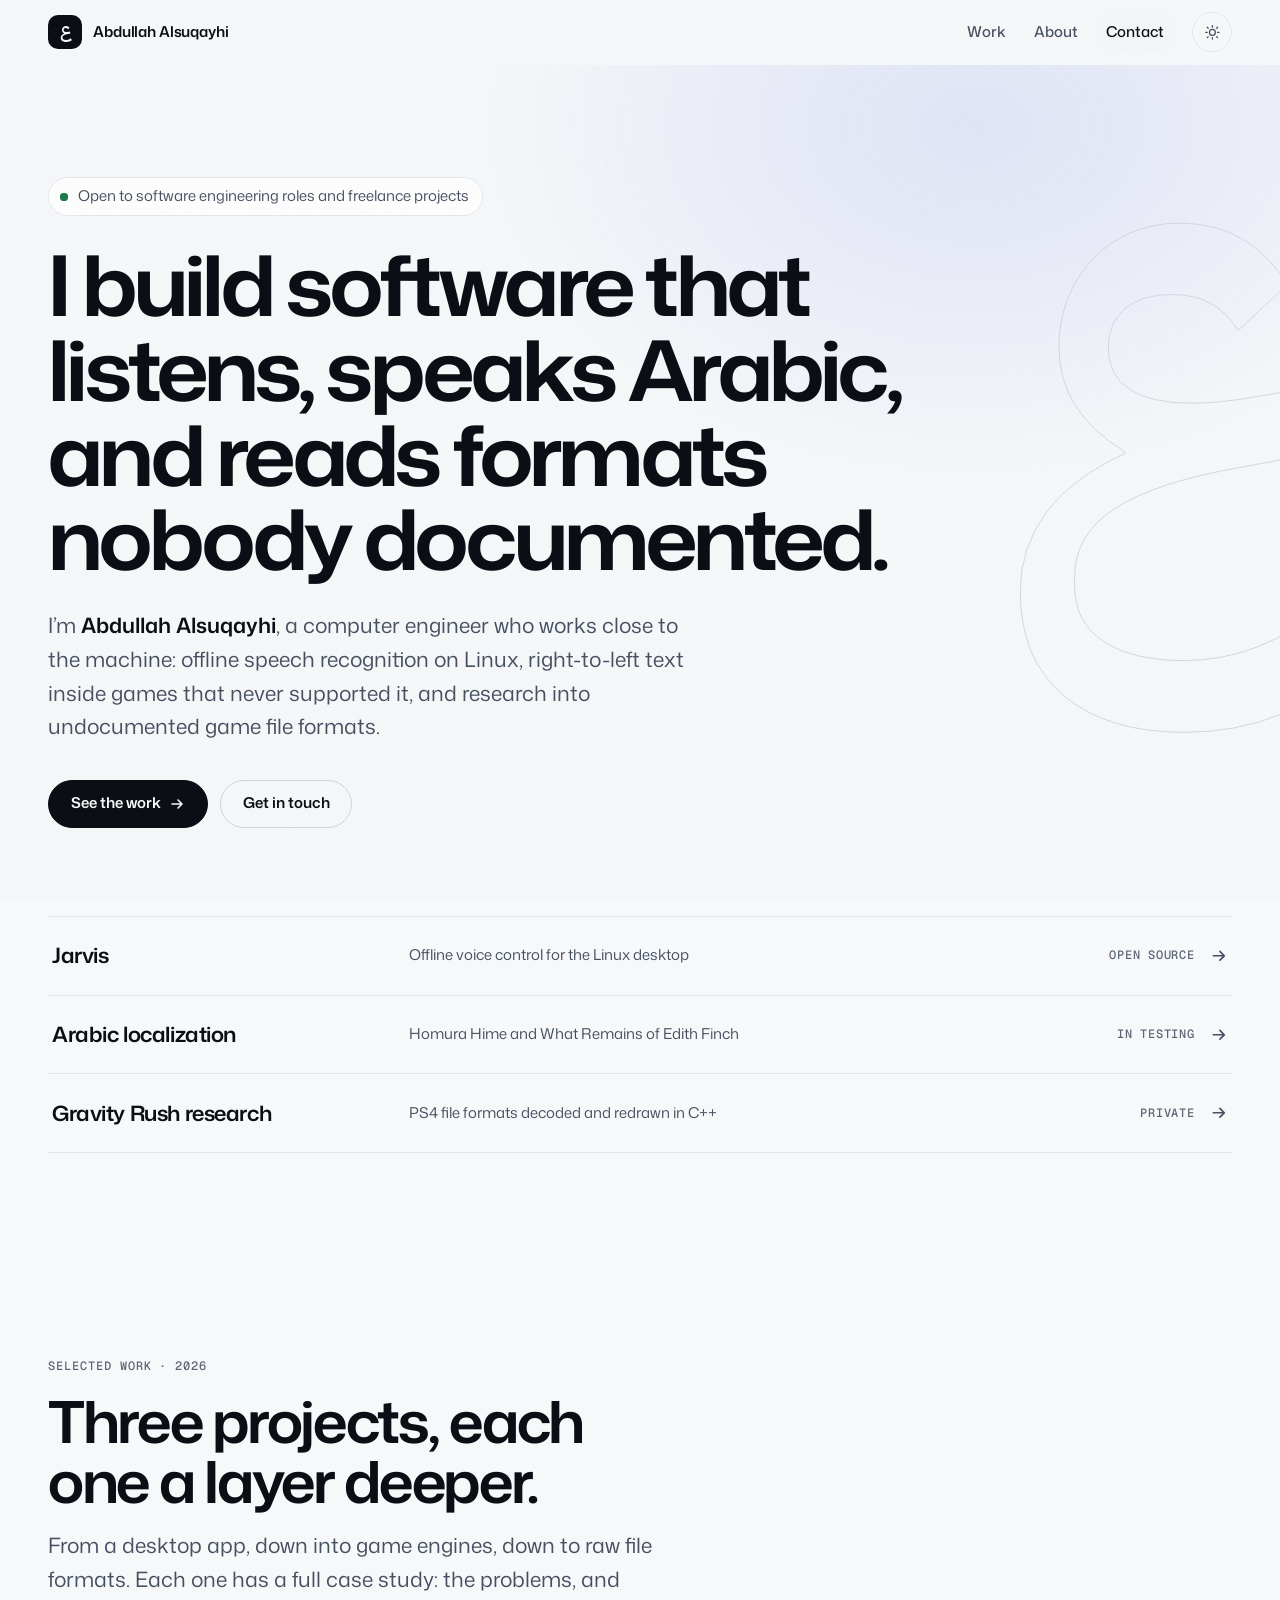
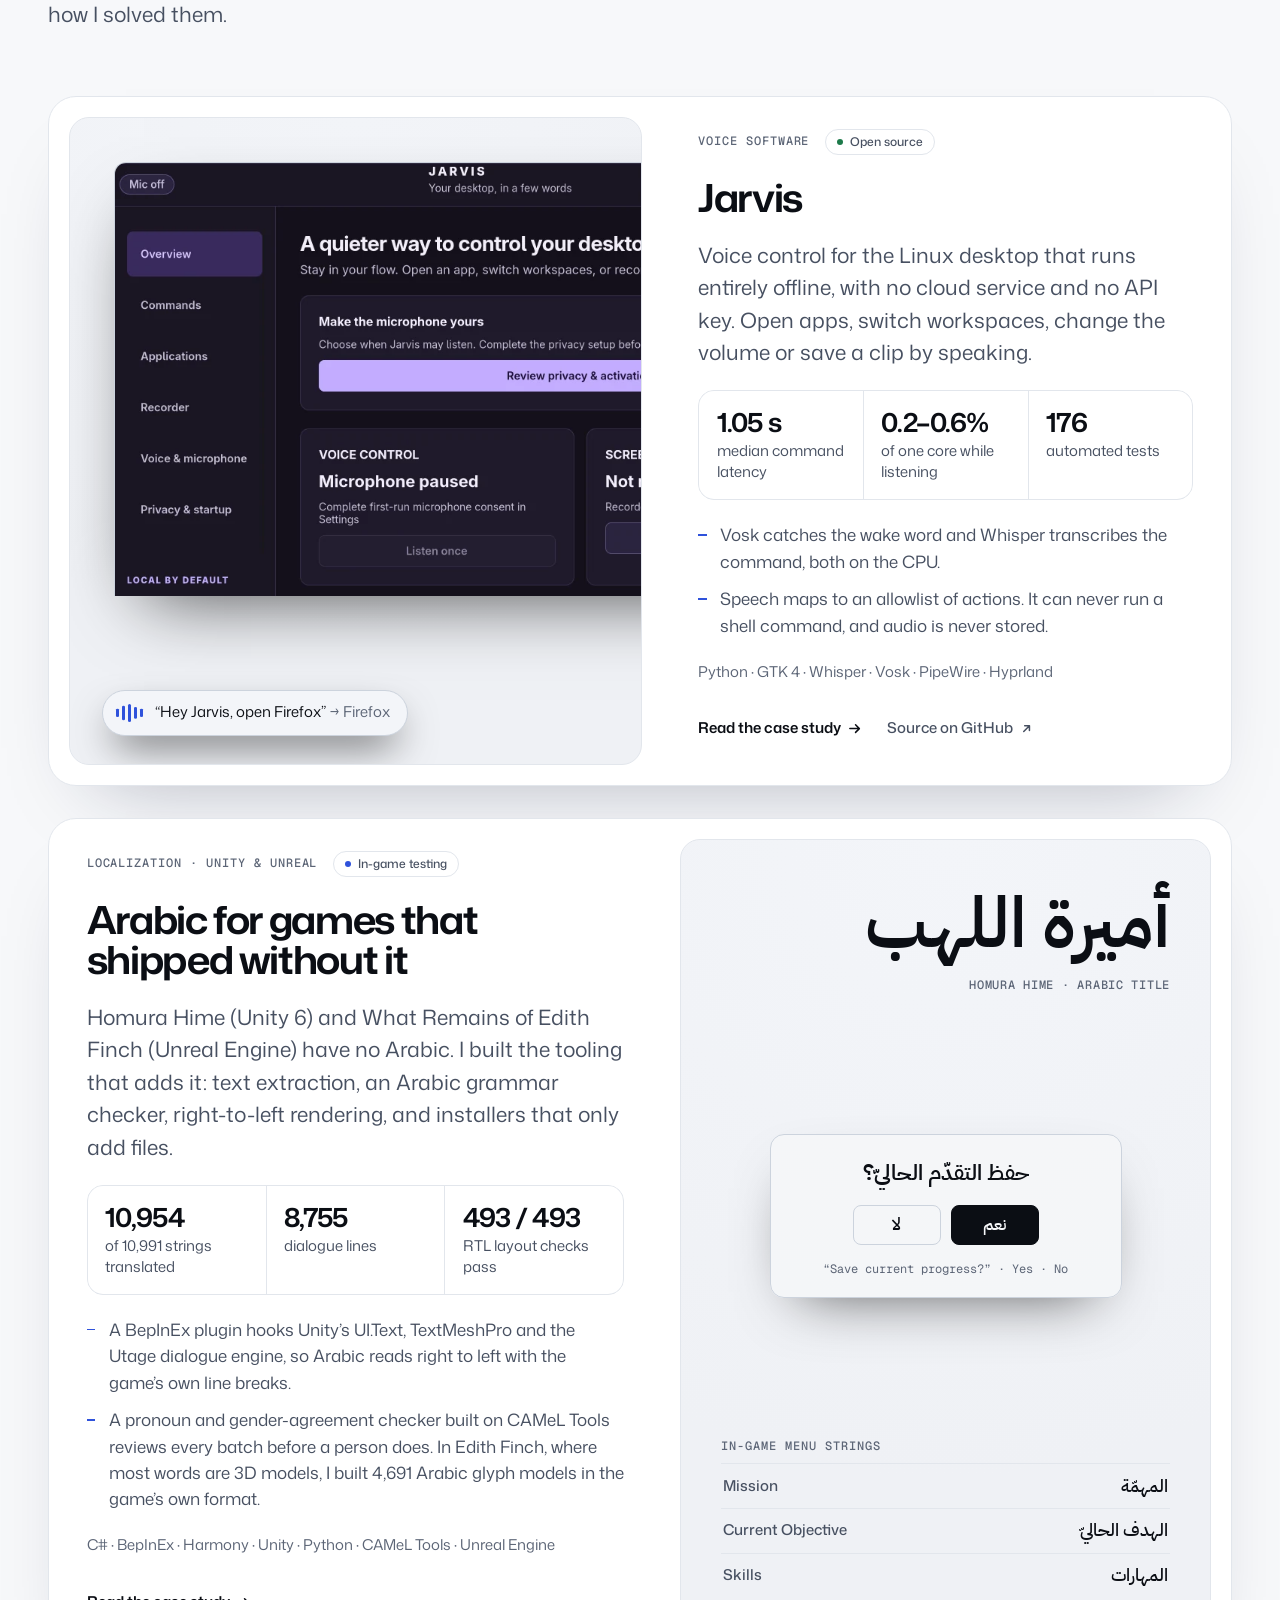
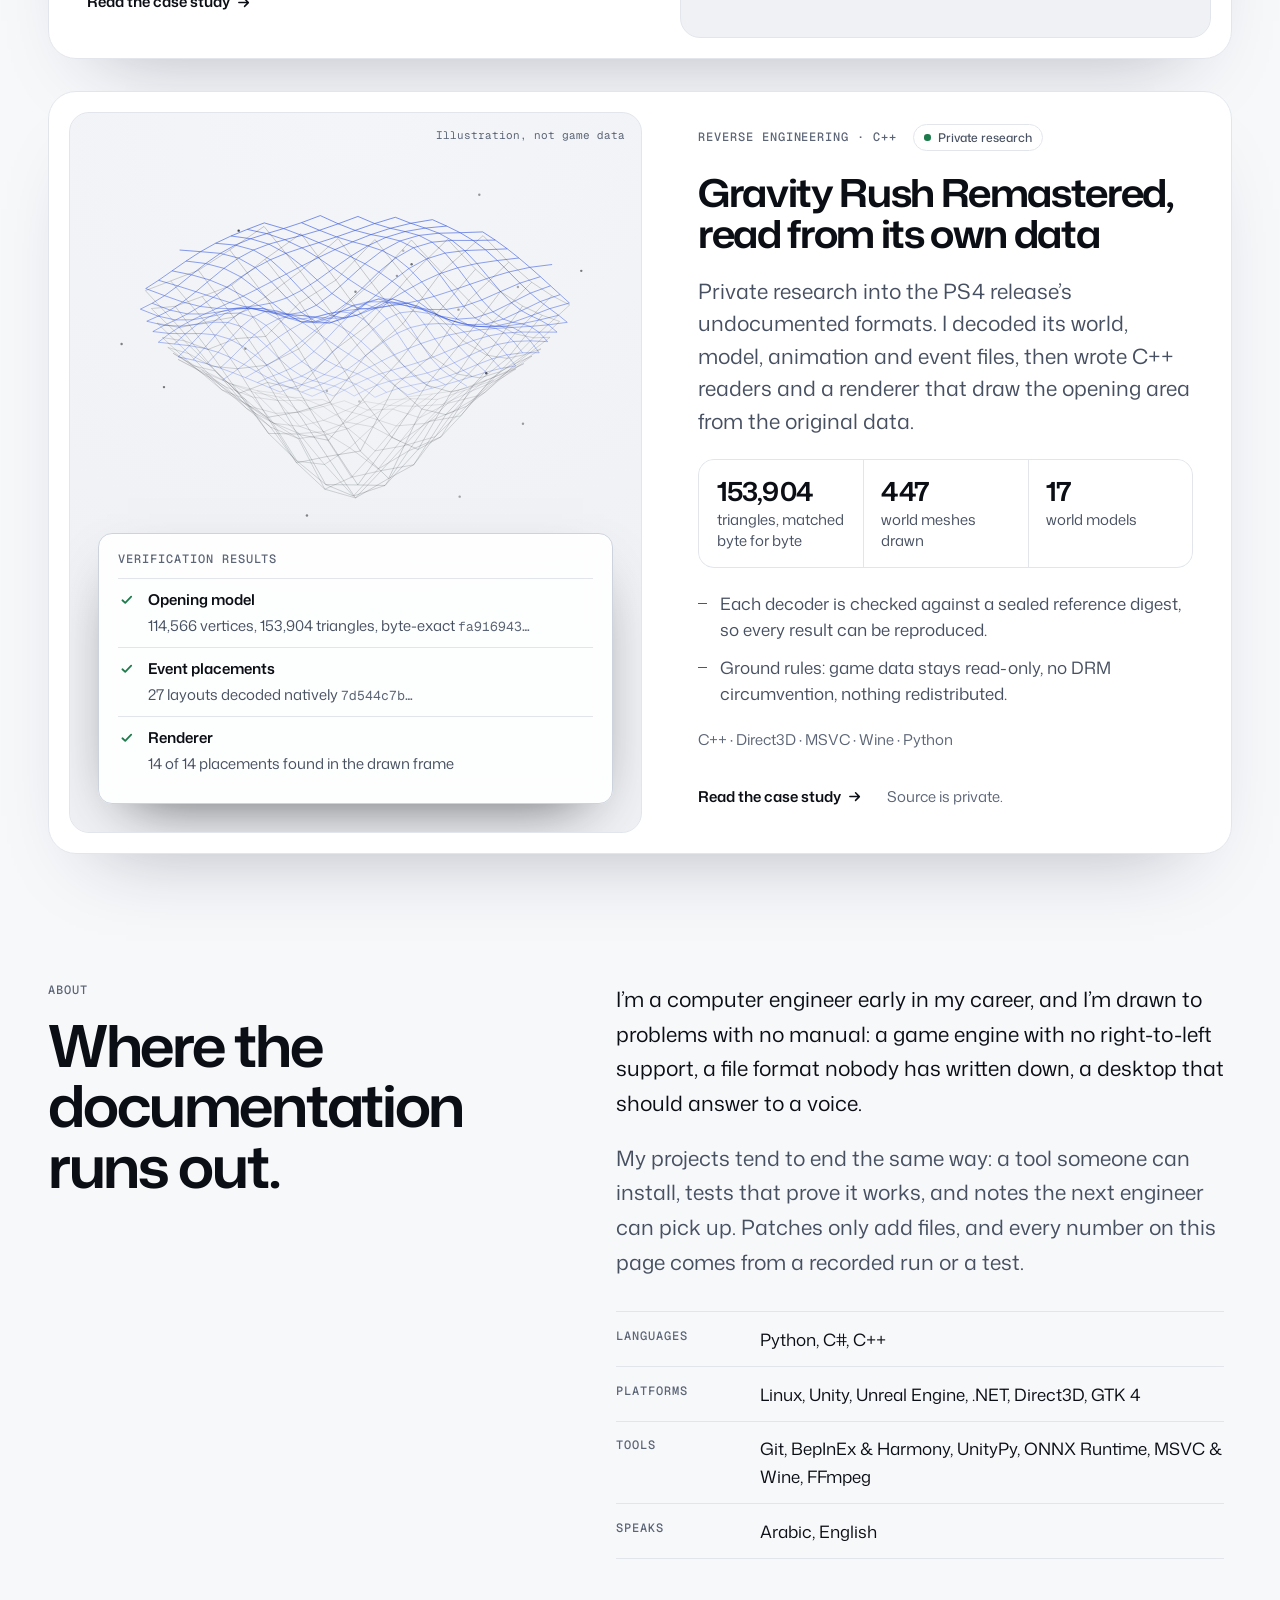
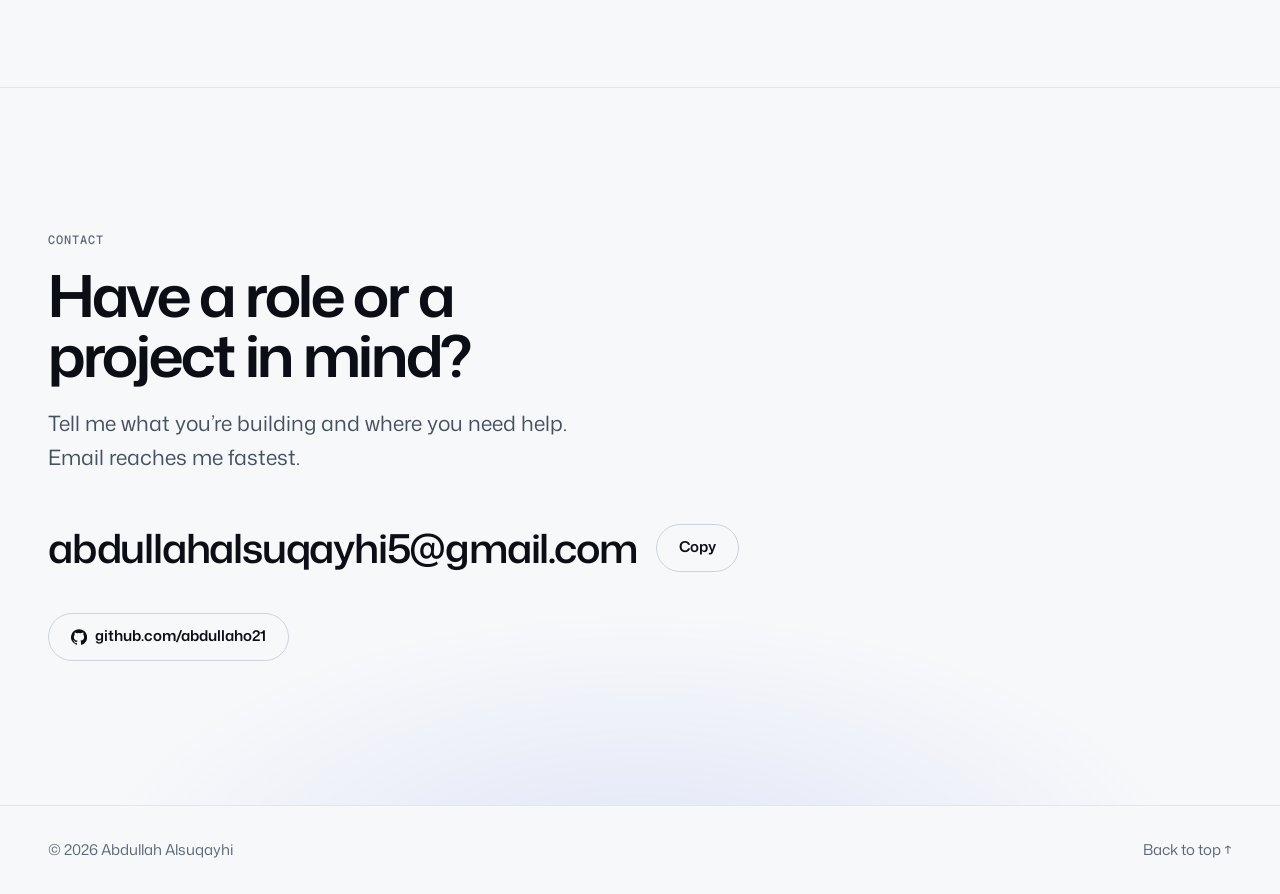
==== commit 87042897: "Expand the Edith Finch case study - Correct the old claim that the patch used Unreal's localization " ====
--- a/index.html
+++ b/index.html
@@ -130,7 +130,7 @@
             </ul>
             <ul class="points">
               <li>A BepInEx plugin hooks Unity’s UI.Text, TextMeshPro and the Utage dialogue engine, so Arabic reads right to left with the game’s own line breaks.</li>
-              <li>A pronoun and gender-agreement checker built on CAMeL Tools reviews every batch before a person does. Edith Finch installs as an Unreal .pak patch in one click.</li>
+              <li>A pronoun and gender-agreement checker built on CAMeL Tools reviews every batch before a person does. In Edith Finch, where most words are 3D models, I built 4,691 Arabic glyph models in the game’s own format.</li>
             </ul>
             <p class="stack"><span class="sr-only">Built with: </span>C# · BepInEx · Harmony · Unity · Python · CAMeL Tools · Unreal Engine</p>
             <div class="case-links"><a class="arrow-link" href="arabic-localization/">Read the case study <svg viewBox="0 0 16 16" aria-hidden="true"><path fill="none" stroke="currentColor" stroke-width="1.6" stroke-linecap="round" stroke-linejoin="round" d="M3 8h10M9 4l4 4-4 4"/></svg></a></div>
--- a/assets/site.css
+++ b/assets/site.css
@@ -162,9 +162,9 @@
 .ix-end svg{width:1.1rem;height:1.1rem;color:var(--fg-2);transition:transform .3s var(--ease),color .2s}
 .index a:hover .ix-end svg{transform:translateX(4px);color:var(--accent)}
 @media (min-width:52rem){
-  .index a{grid-template-columns:minmax(14rem,1fr) 2fr auto;padding-block:1.35rem}
+  .index a{grid-template-columns:minmax(14rem,1fr) 2fr 8rem;padding-block:1.35rem}
   .ix-desc{grid-column:2;grid-row:1}
-  .ix-end{grid-column:3;grid-row:1}
+  .ix-end{grid-column:3;grid-row:1;justify-content:flex-end}
 }
 @media (max-width:30rem){.ix-tag{display:none}}
 .motion .rise{animation:rise .9s var(--ease) both;animation-delay:calc(var(--d,0) * 110ms + 60ms)}
@@ -425,6 +425,7 @@
 .data td{color:var(--fg);font-weight:600;white-space:nowrap}
 .data tbody tr:last-child th,.data tbody tr:last-child td{border-bottom:0}
 @media (max-width:30rem){.data th,.data td{padding:.7rem .9rem}.data td{white-space:normal;text-align:right}}
+@media (min-width:46rem){.data.aligned thead th:last-child{width:12rem}}
 .callout{display:grid;gap:.5rem;padding:1.2rem 1.35rem;border:1px solid var(--line);border-left:2px solid var(--accent);border-radius:4px 16px 16px 4px;background:var(--card)}
 .callout p{color:var(--fg-2);line-height:1.7}
 .callout strong{color:var(--fg)}
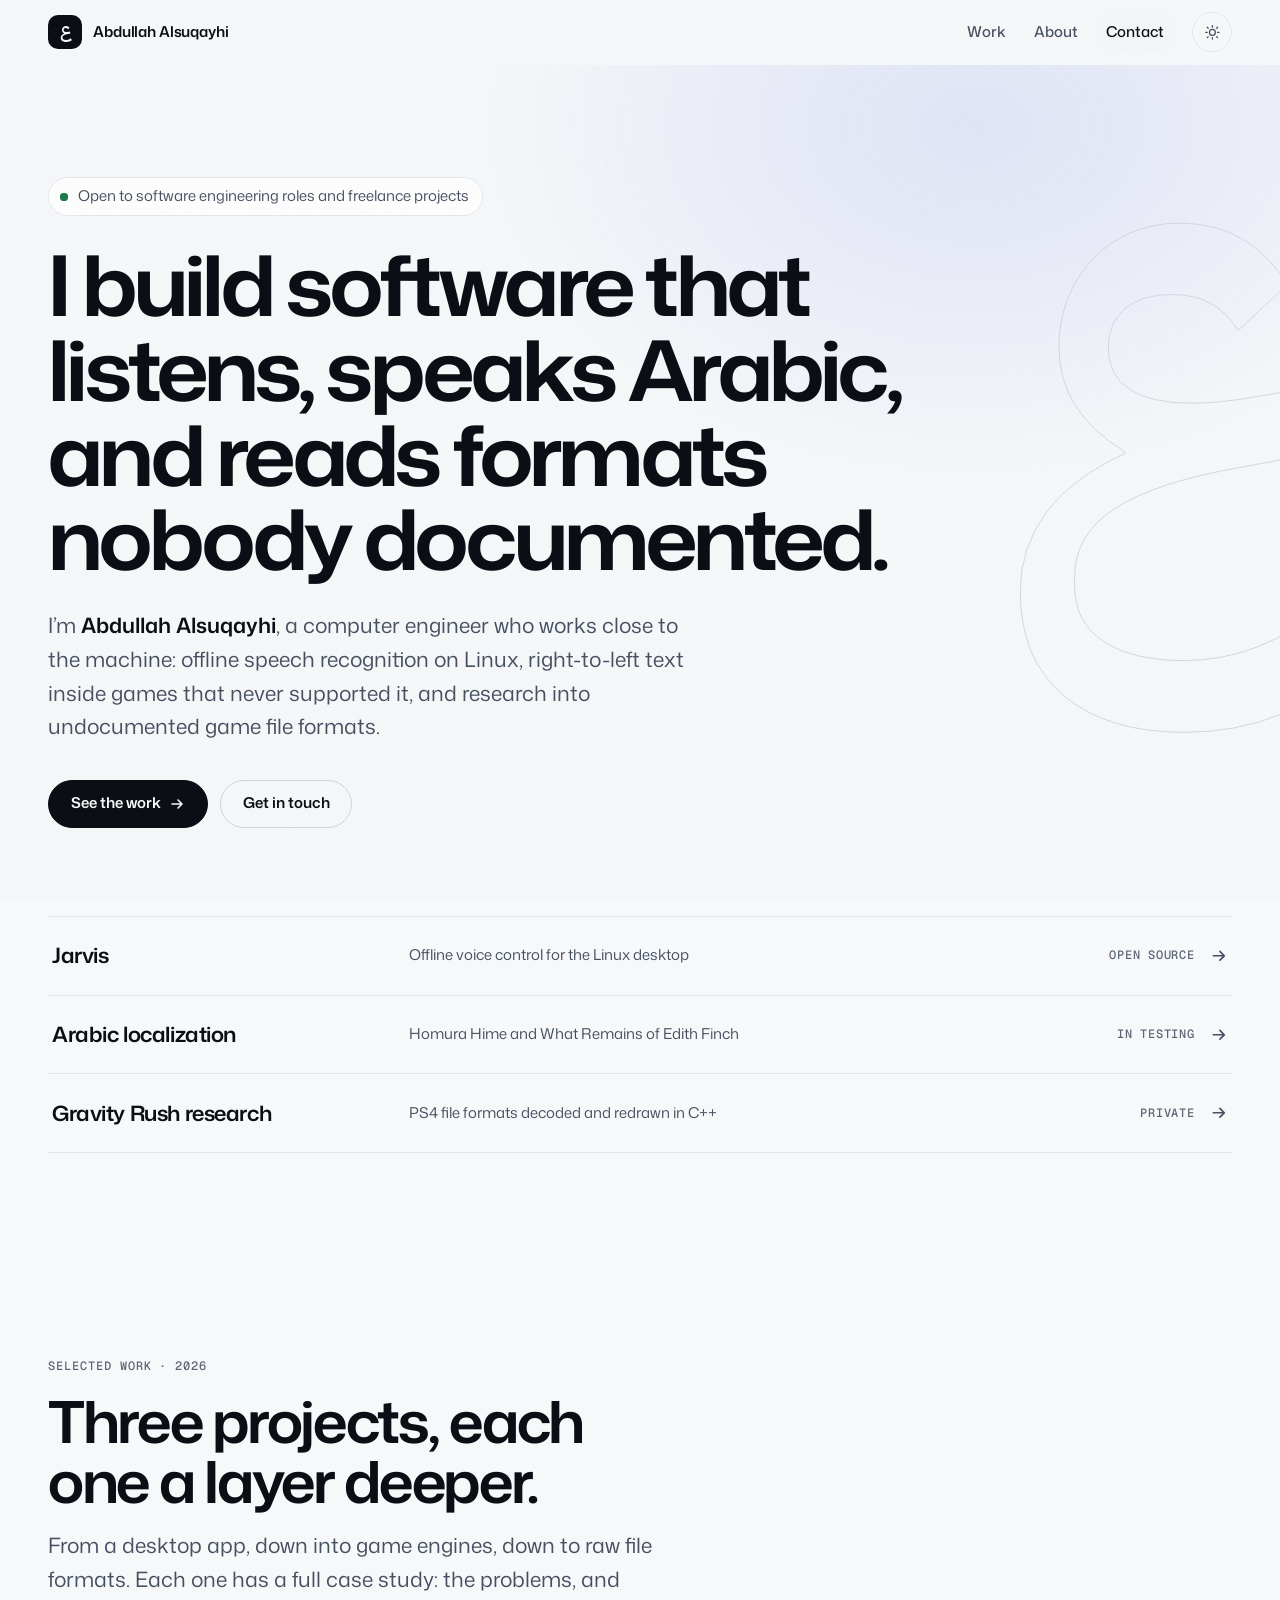
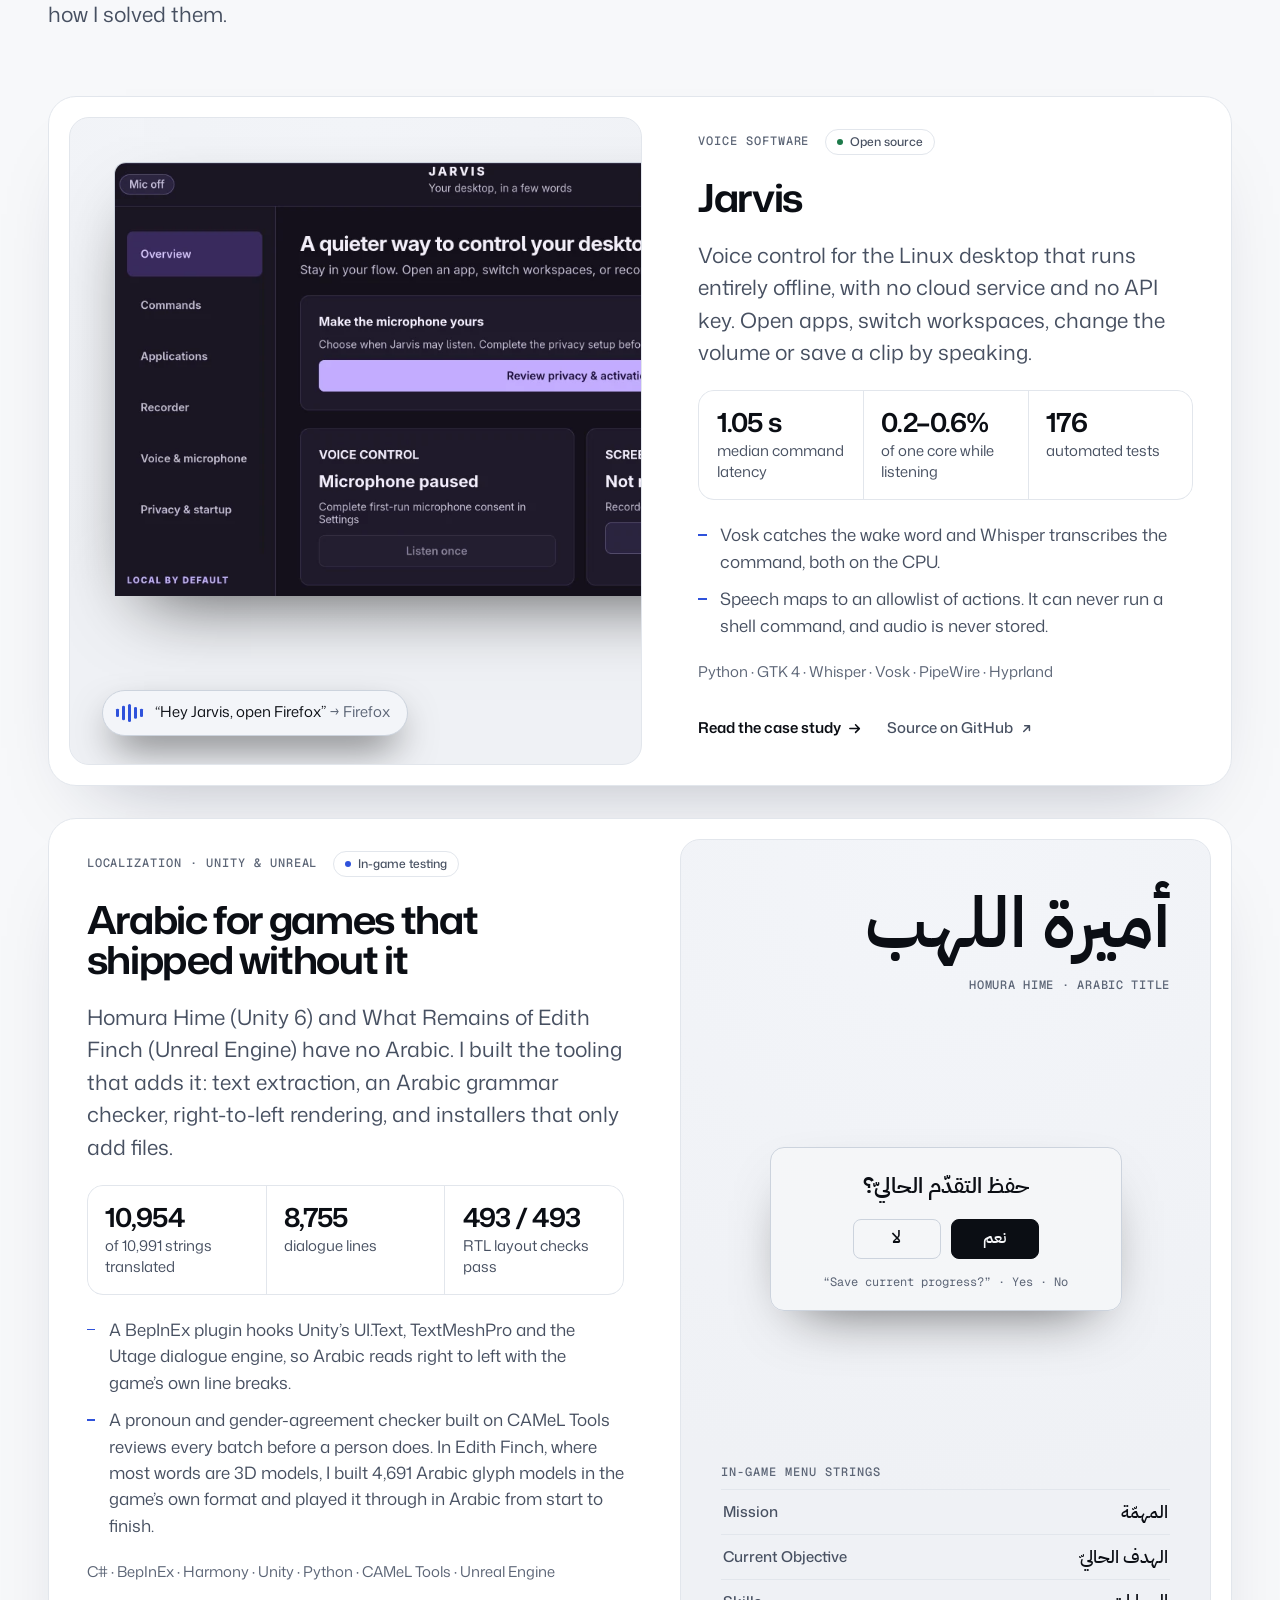
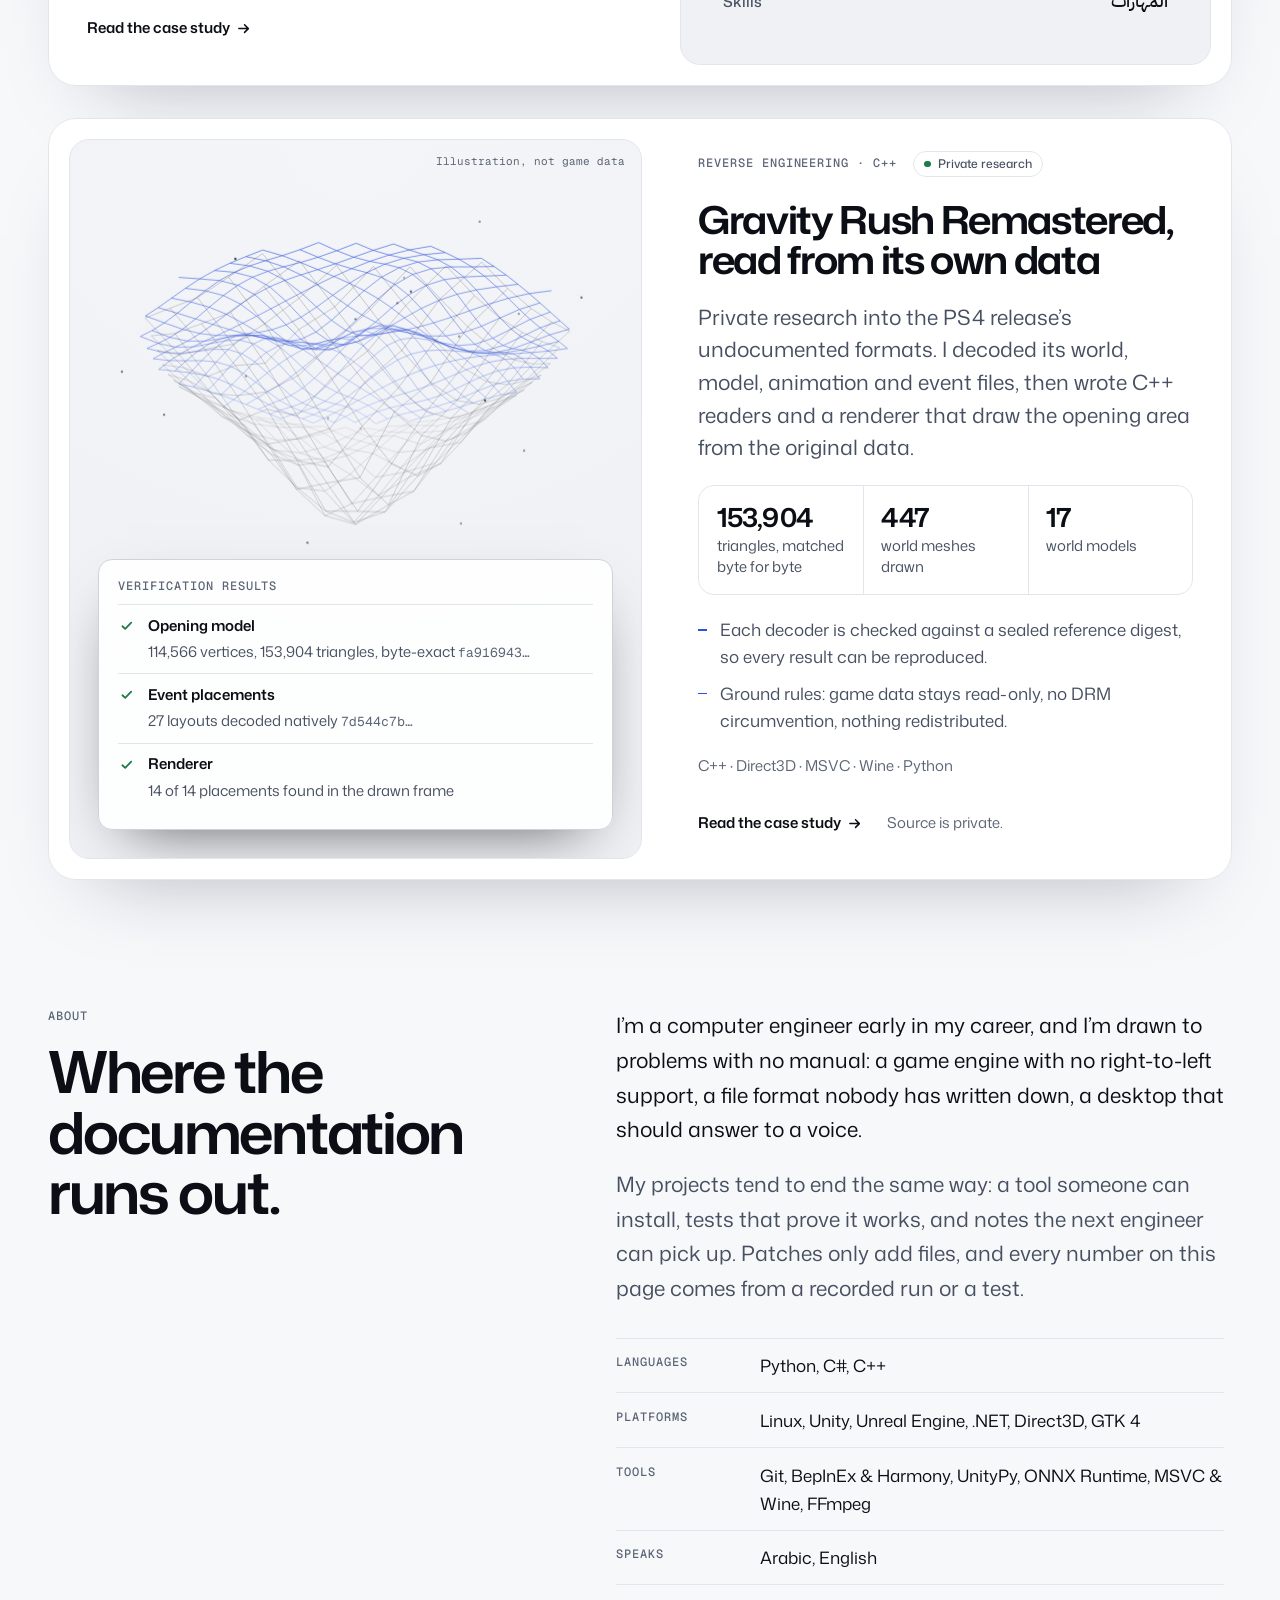
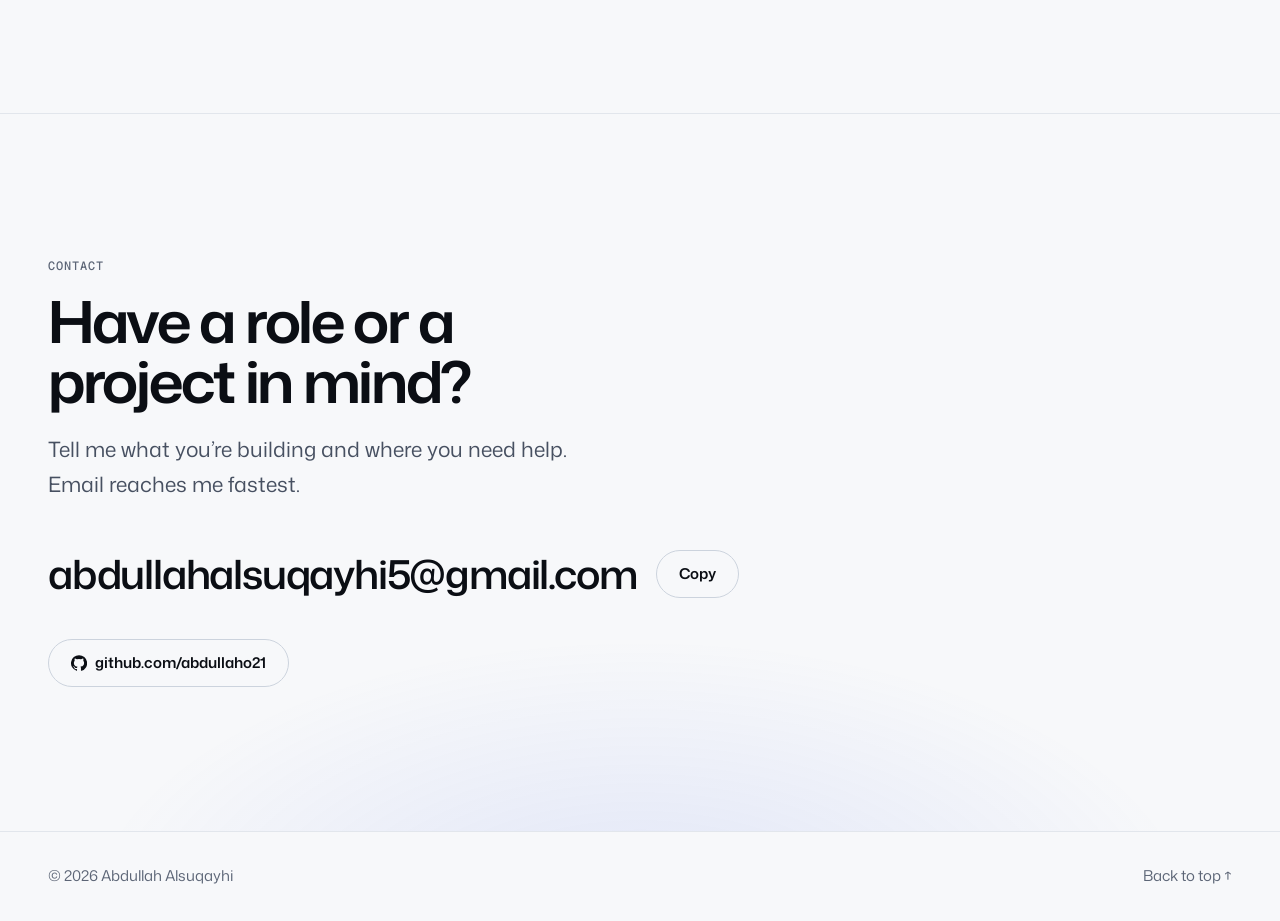
==== commit 5026c76d: "Update localization testing status - Edith Finch: played through in Arabic from start to finish; the" ====
--- a/index.html
+++ b/index.html
@@ -130,7 +130,7 @@
             </ul>
             <ul class="points">
               <li>A BepInEx plugin hooks Unity’s UI.Text, TextMeshPro and the Utage dialogue engine, so Arabic reads right to left with the game’s own line breaks.</li>
-              <li>A pronoun and gender-agreement checker built on CAMeL Tools reviews every batch before a person does. In Edith Finch, where most words are 3D models, I built 4,691 Arabic glyph models in the game’s own format.</li>
+              <li>A pronoun and gender-agreement checker built on CAMeL Tools reviews every batch before a person does. In Edith Finch, where most words are 3D models, I built 4,691 Arabic glyph models in the game’s own format and played it through in Arabic from start to finish.</li>
             </ul>
             <p class="stack"><span class="sr-only">Built with: </span>C# · BepInEx · Harmony · Unity · Python · CAMeL Tools · Unreal Engine</p>
             <div class="case-links"><a class="arrow-link" href="arabic-localization/">Read the case study <svg viewBox="0 0 16 16" aria-hidden="true"><path fill="none" stroke="currentColor" stroke-width="1.6" stroke-linecap="round" stroke-linejoin="round" d="M3 8h10M9 4l4 4-4 4"/></svg></a></div>
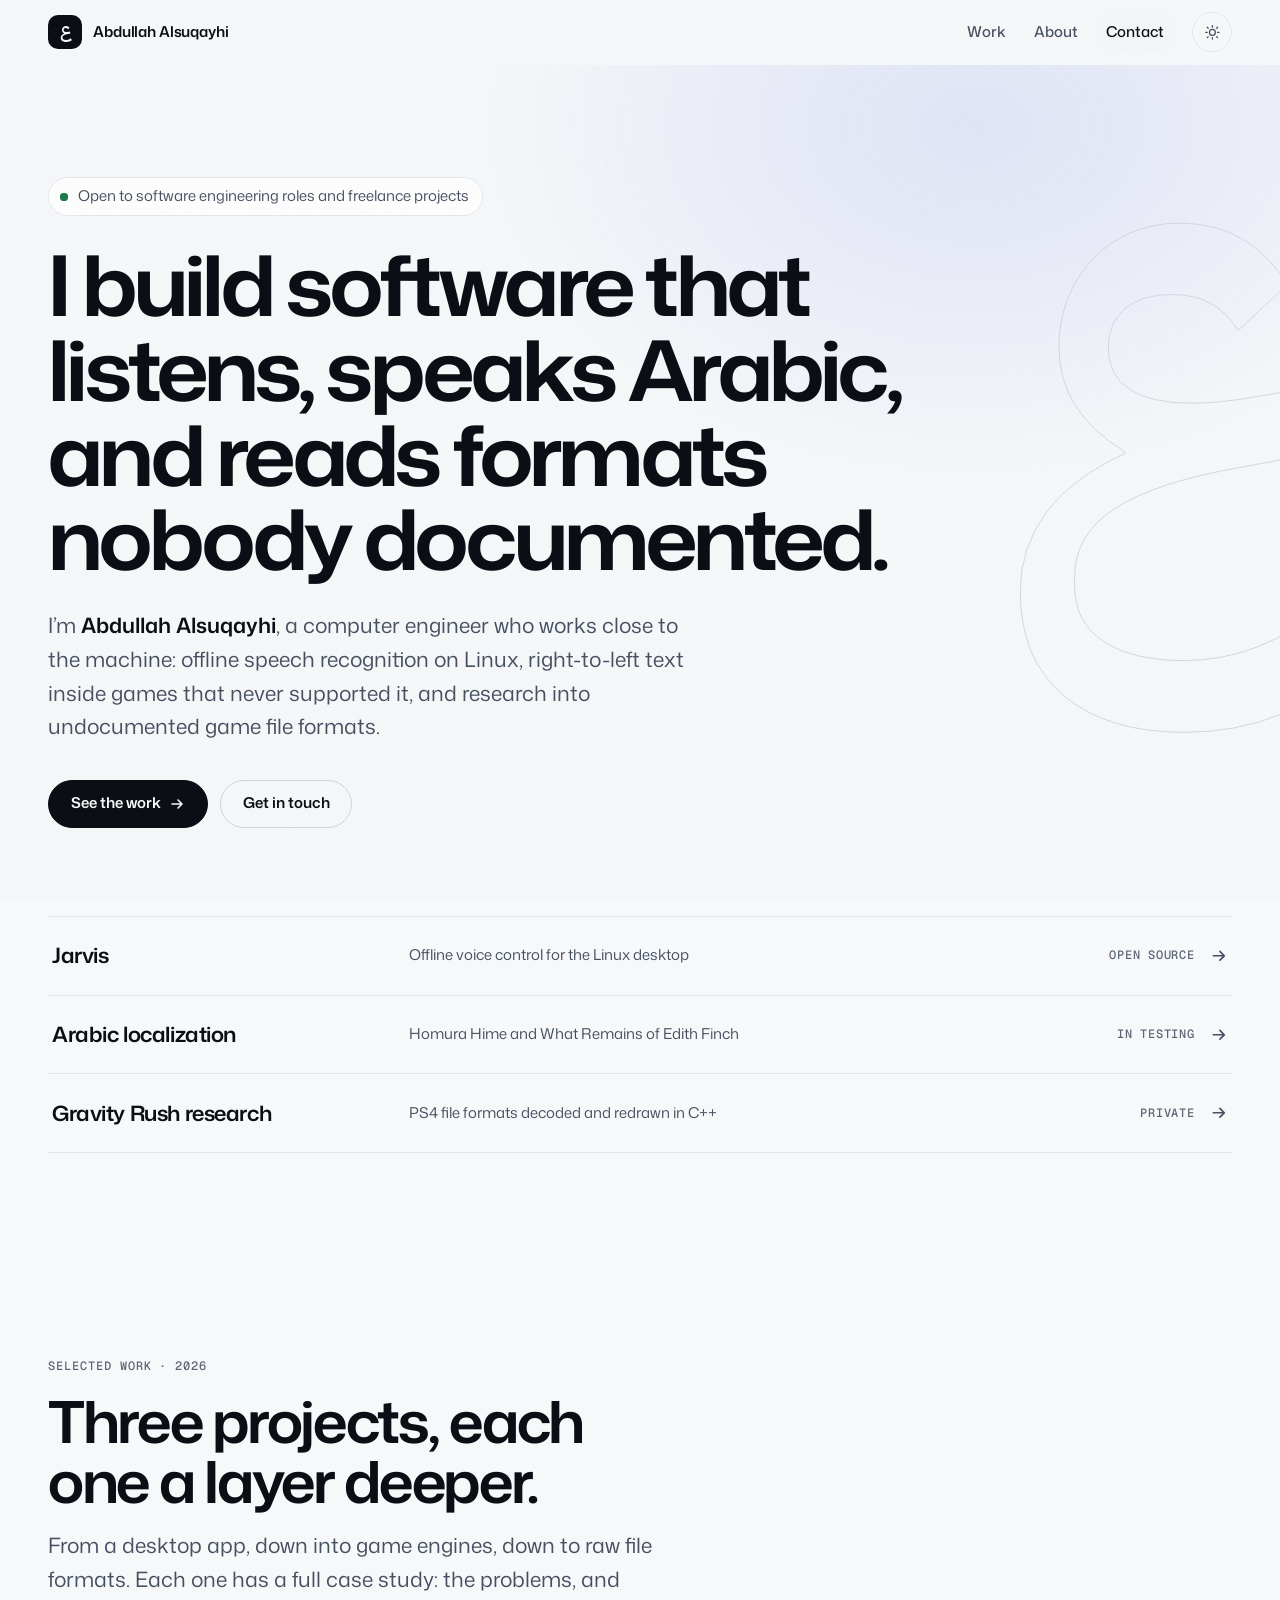
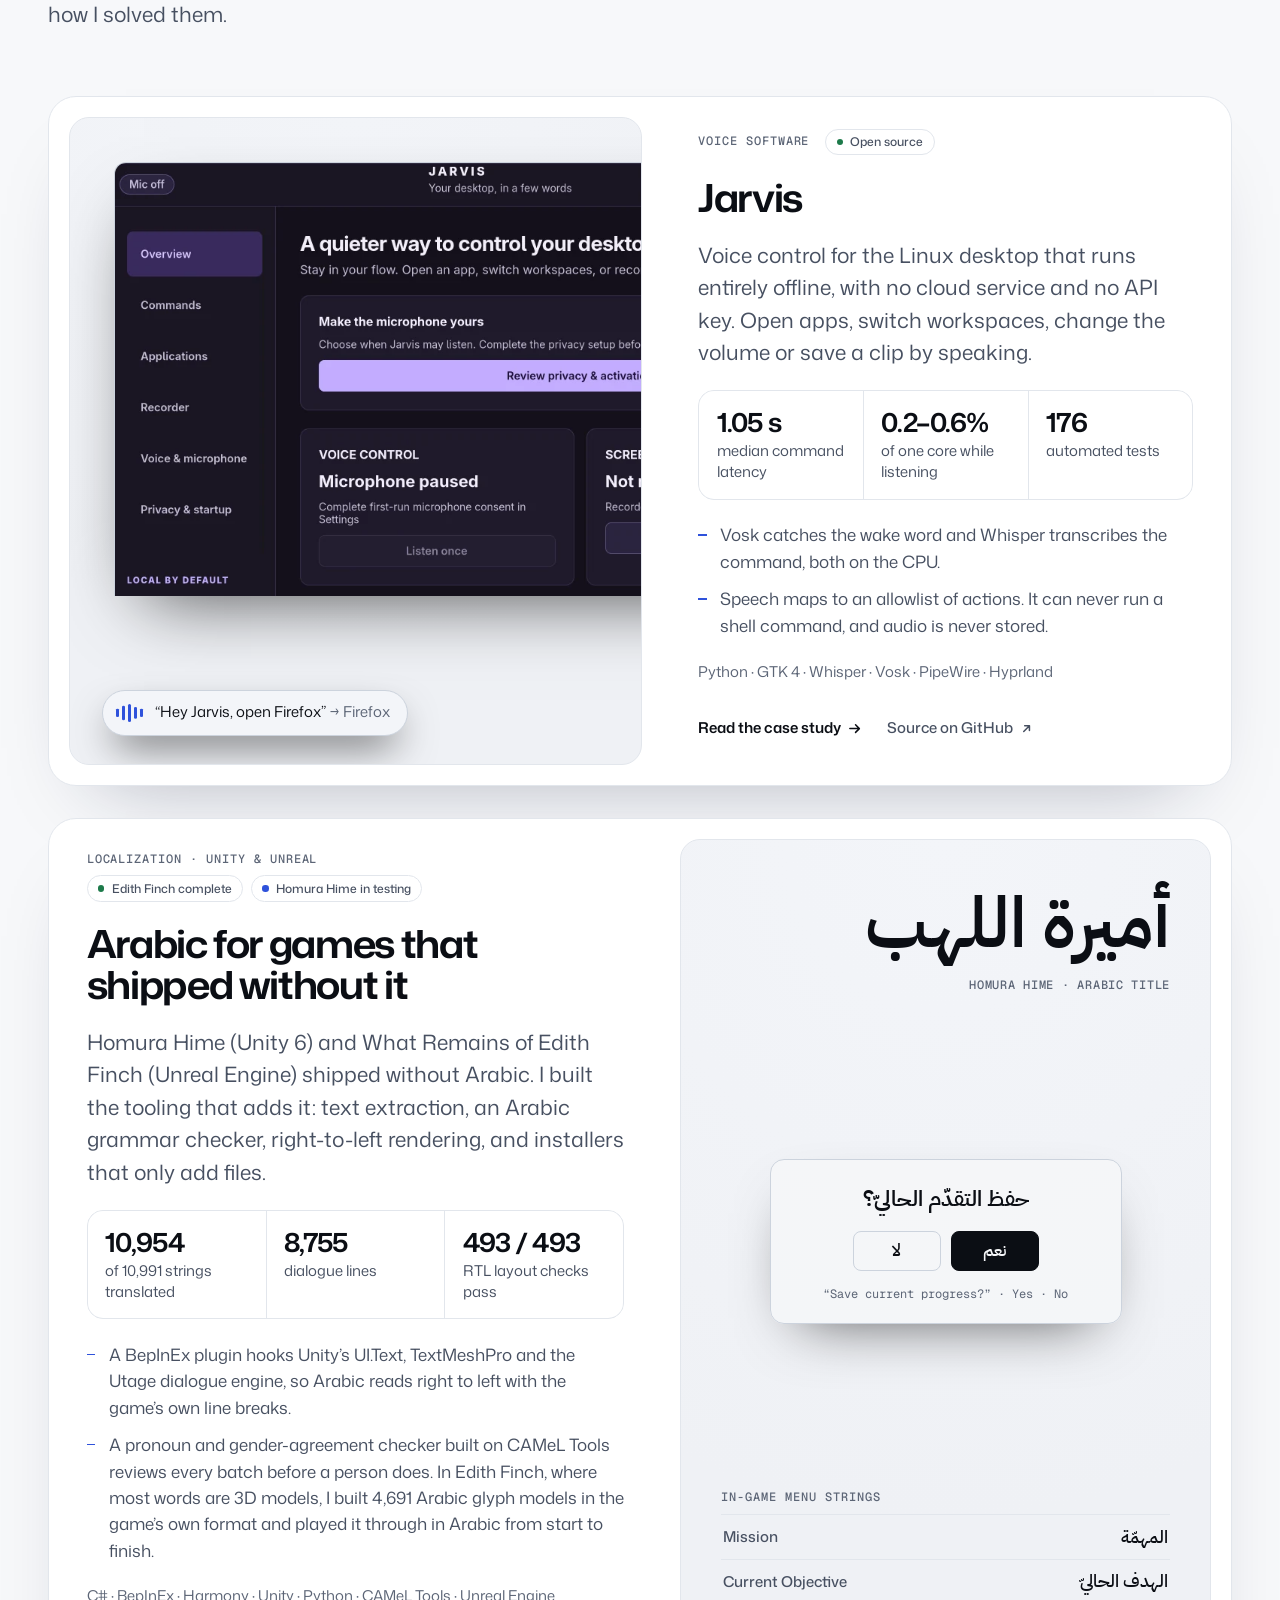
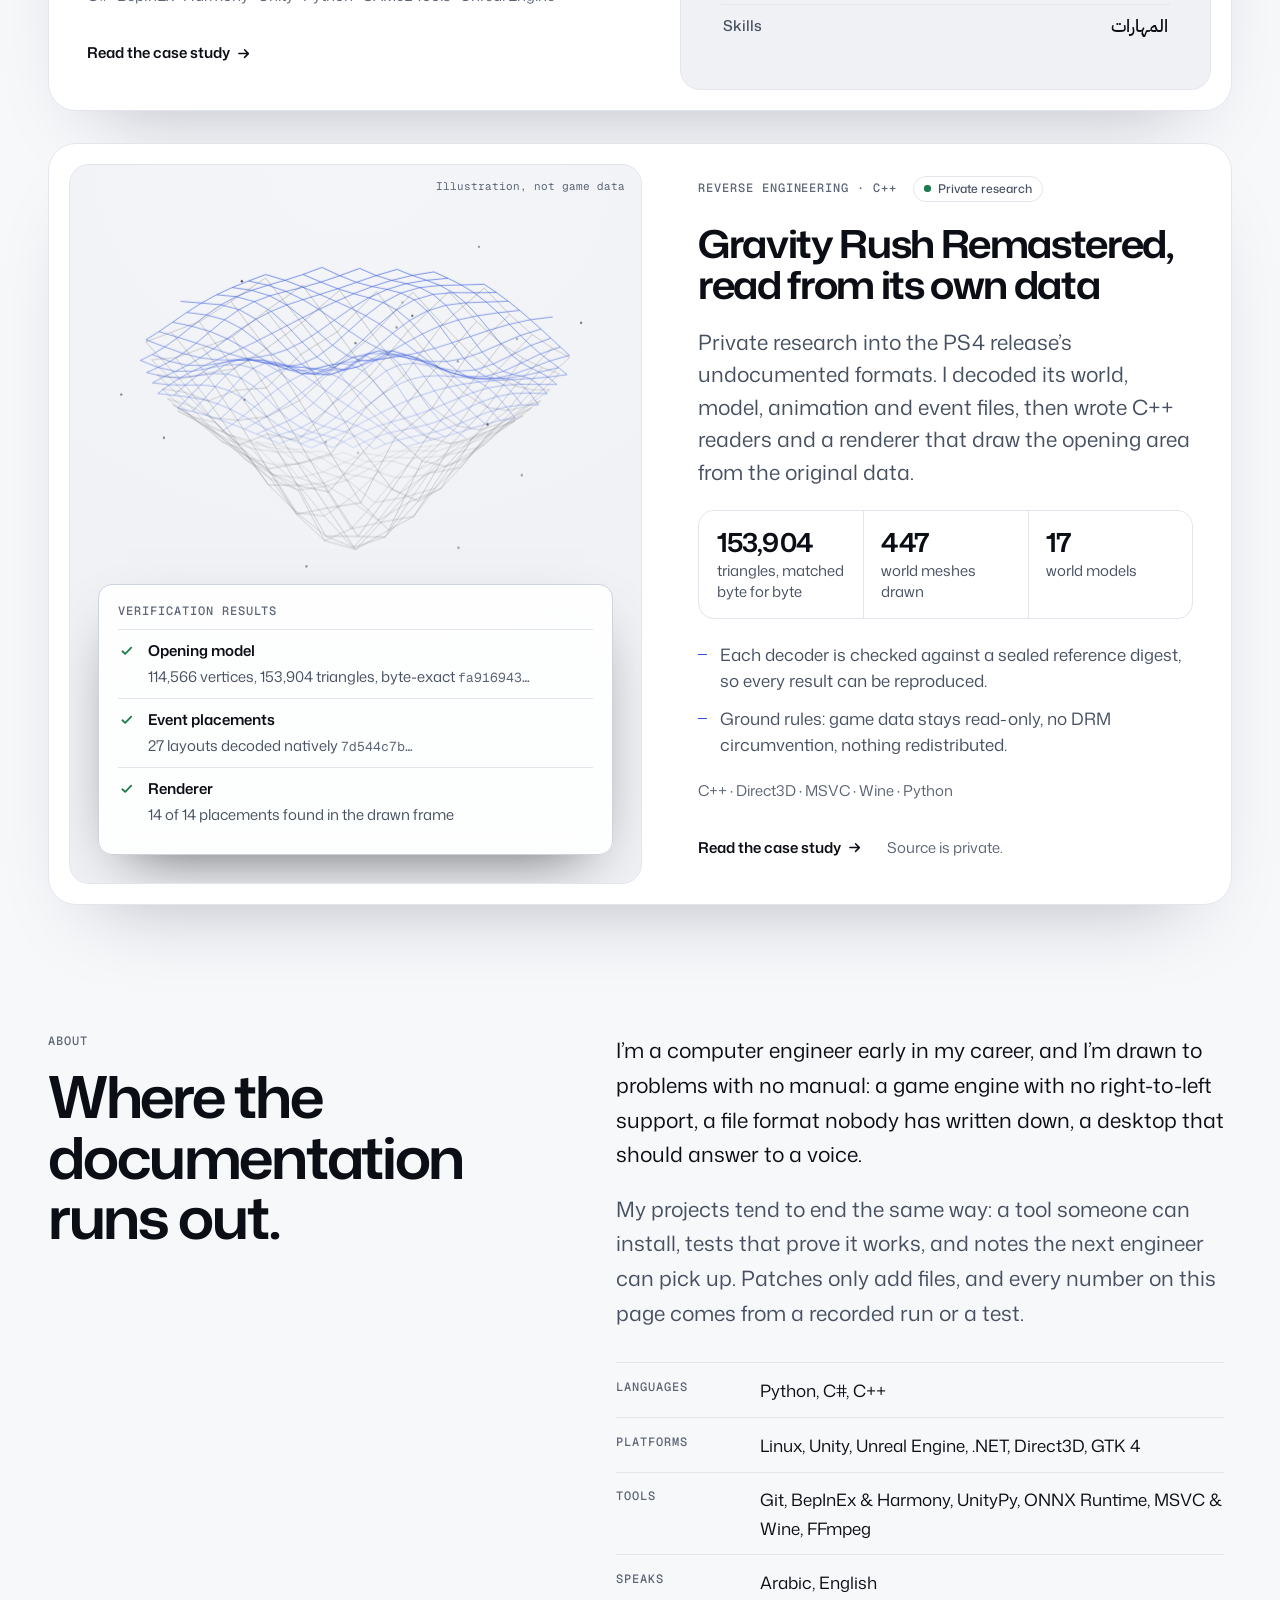
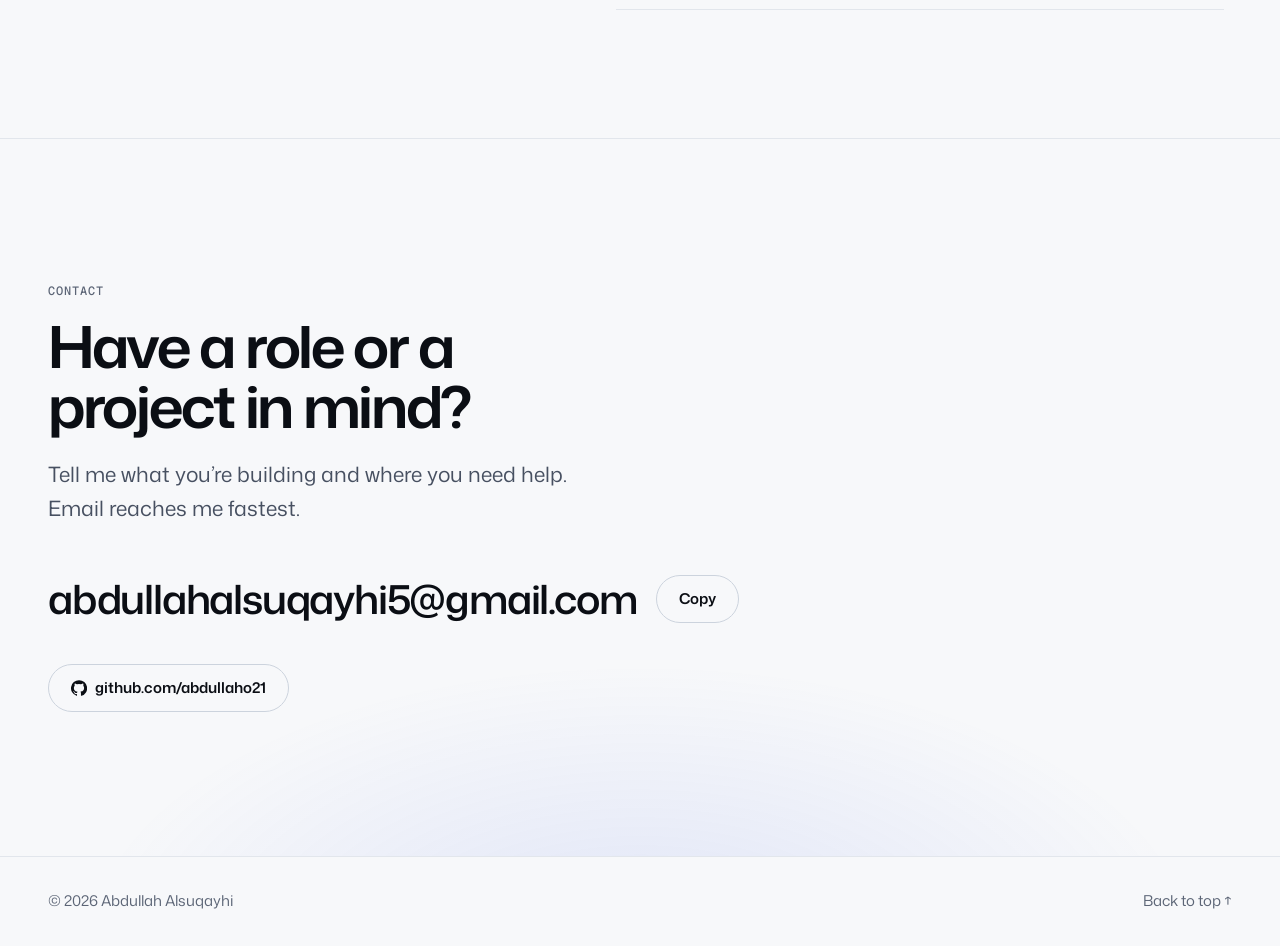
==== commit 5ceb59f0: "Show each game's localization status and tidy wording - Two status pills, Edith Finch complete and H" ====
--- a/index.html
+++ b/index.html
@@ -120,9 +120,9 @@
             </table>
           </div>
           <div class="case-body">
-            <div class="case-meta"><p class="eyebrow">Localization · Unity &amp; Unreal</p><span class="status testing"><i></i>In-game testing</span></div>
+            <div class="case-meta"><p class="eyebrow">Localization · Unity &amp; Unreal</p><span class="statuses"><span class="status"><i></i>Edith Finch complete</span><span class="status testing"><i></i>Homura Hime in testing</span></span></div>
             <h3 id="loc-h"><a href="arabic-localization/">Arabic for games that shipped without it</a></h3>
-            <p class="case-lede">Homura Hime (Unity 6) and What Remains of Edith Finch (Unreal Engine) have no Arabic. I built the tooling that adds it: text extraction, an Arabic grammar checker, right-to-left rendering, and installers that only add files.</p>
+            <p class="case-lede">Homura Hime (Unity 6) and What Remains of Edith Finch (Unreal Engine) shipped without Arabic. I built the tooling that adds it: text extraction, an Arabic grammar checker, right-to-left rendering, and installers that only add files.</p>
             <ul class="stats">
               <li><b>10,954</b><span>of 10,991 strings translated</span></li>
               <li><b>8,755</b><span>dialogue lines</span></li>
--- a/assets/site.css
+++ b/assets/site.css
@@ -195,6 +195,7 @@
 .status{display:inline-flex;align-items:center;gap:.45rem;padding:.2rem .65rem;border:1px solid var(--line);border-radius:999px;font:500 var(--fs-xs)/1.5 var(--sans);color:var(--fg-2)}
 .status i{width:.4rem;height:.4rem;border-radius:50%;background:var(--ok)}
 .status.testing i{background:var(--accent)}
+.statuses{display:flex;flex-wrap:wrap;gap:.5rem}
 .case h3{font-size:var(--fs-xl);font-weight:640;font-stretch:110%;line-height:1.05;letter-spacing:-.035em;text-wrap:balance}
 .case h3 a{text-decoration:none}
 .case h3 a:hover{color:var(--accent)}
